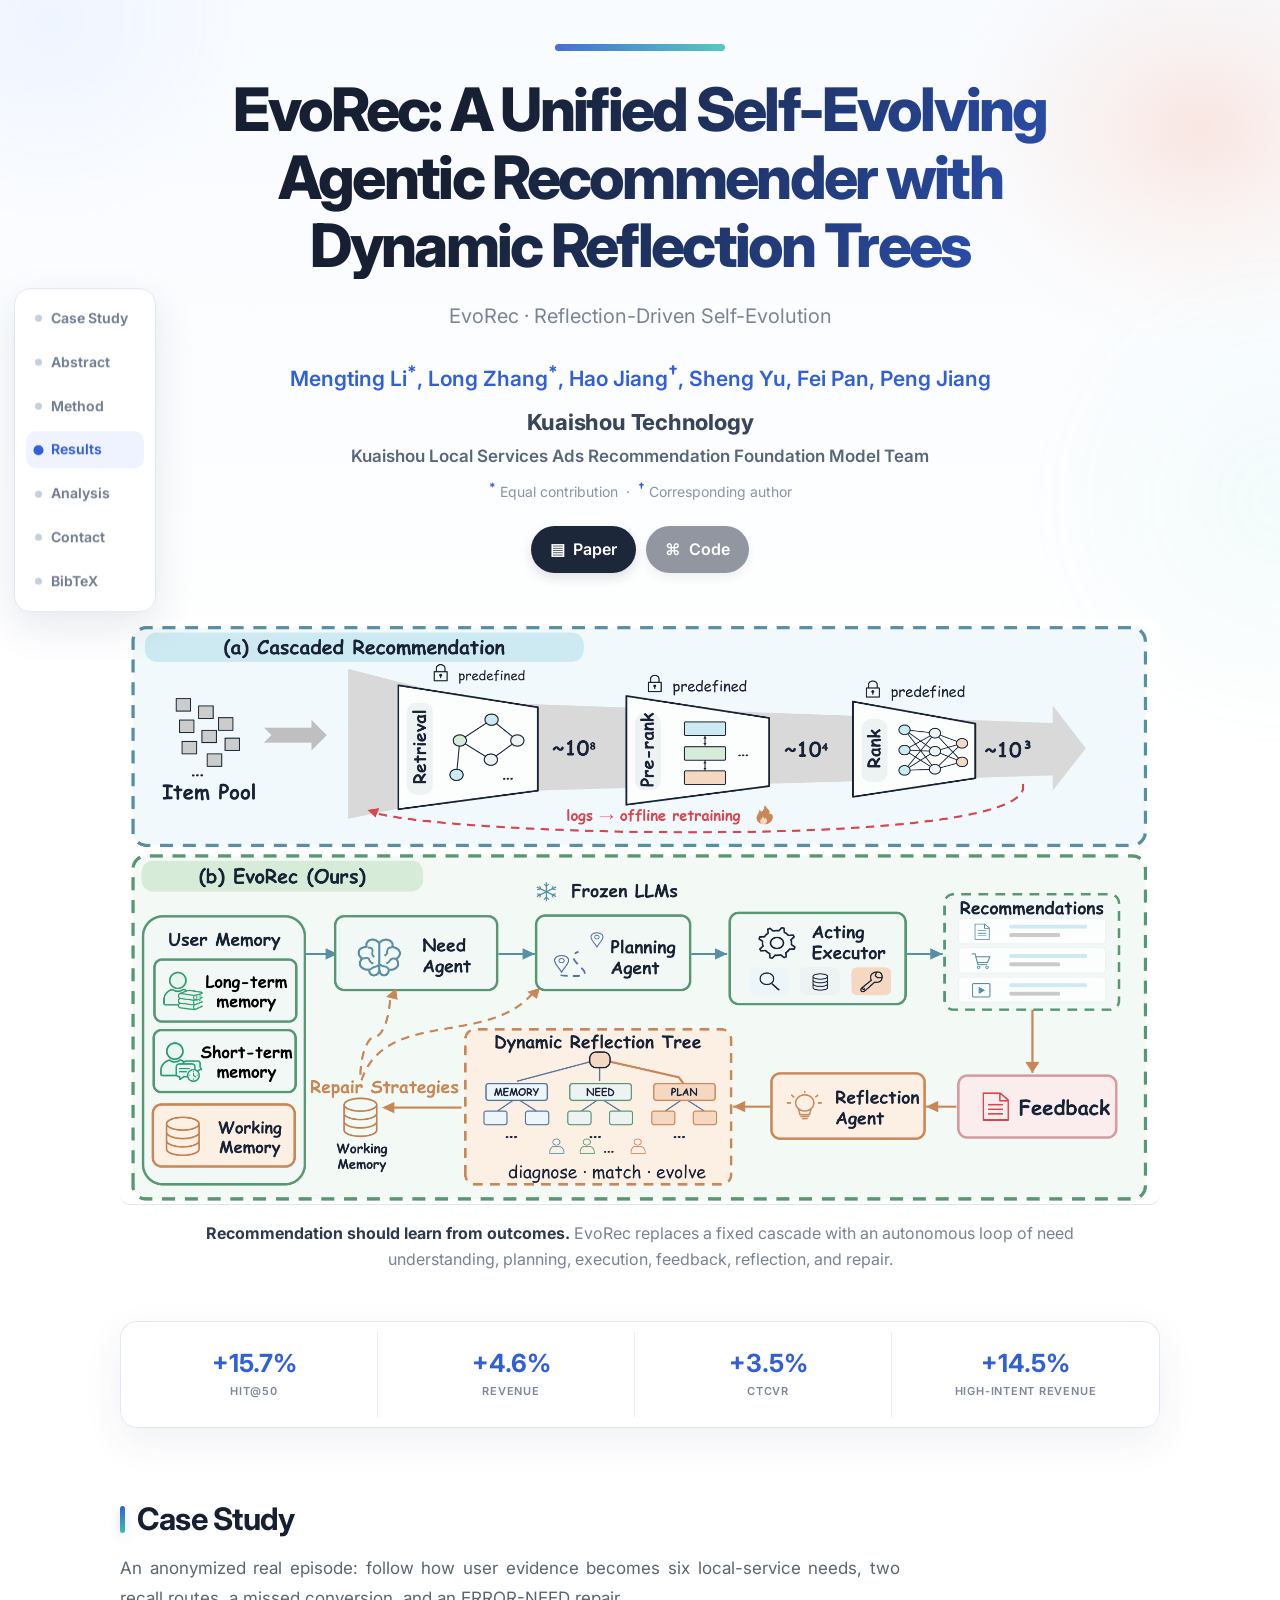
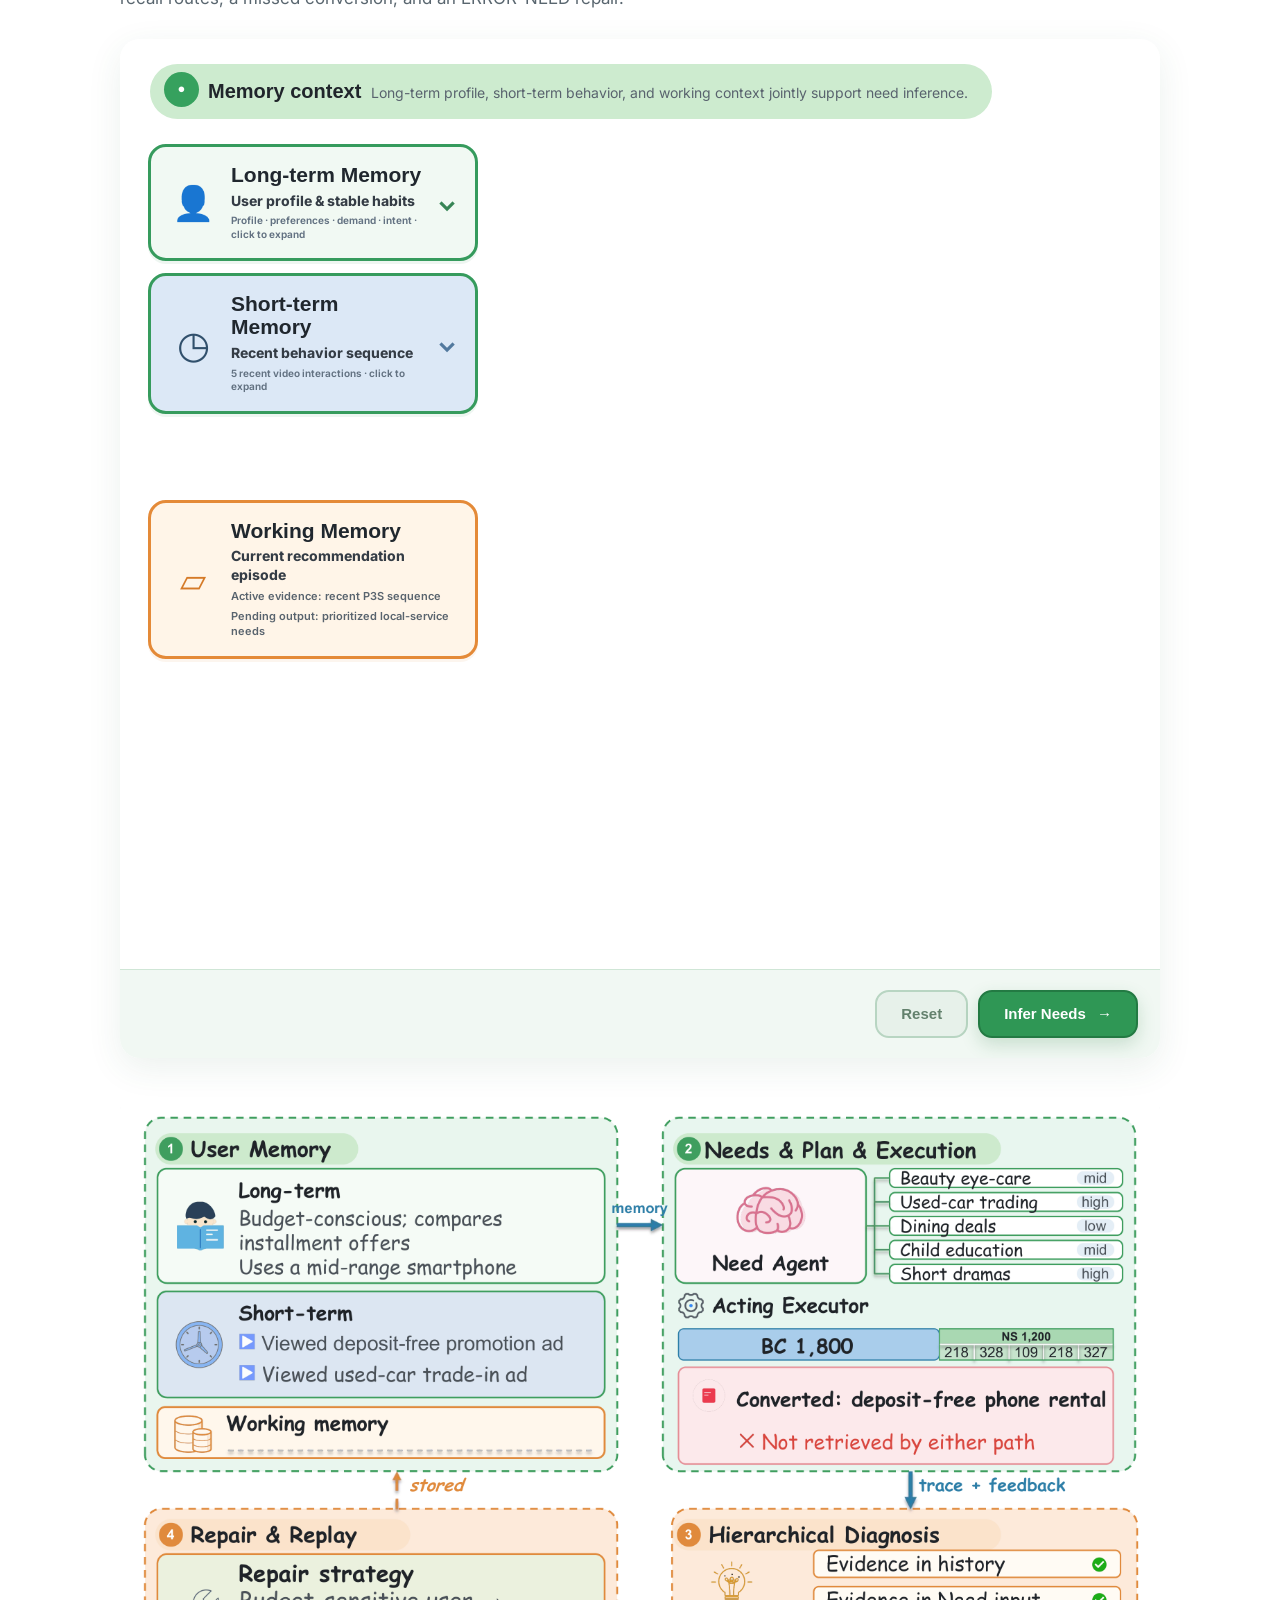
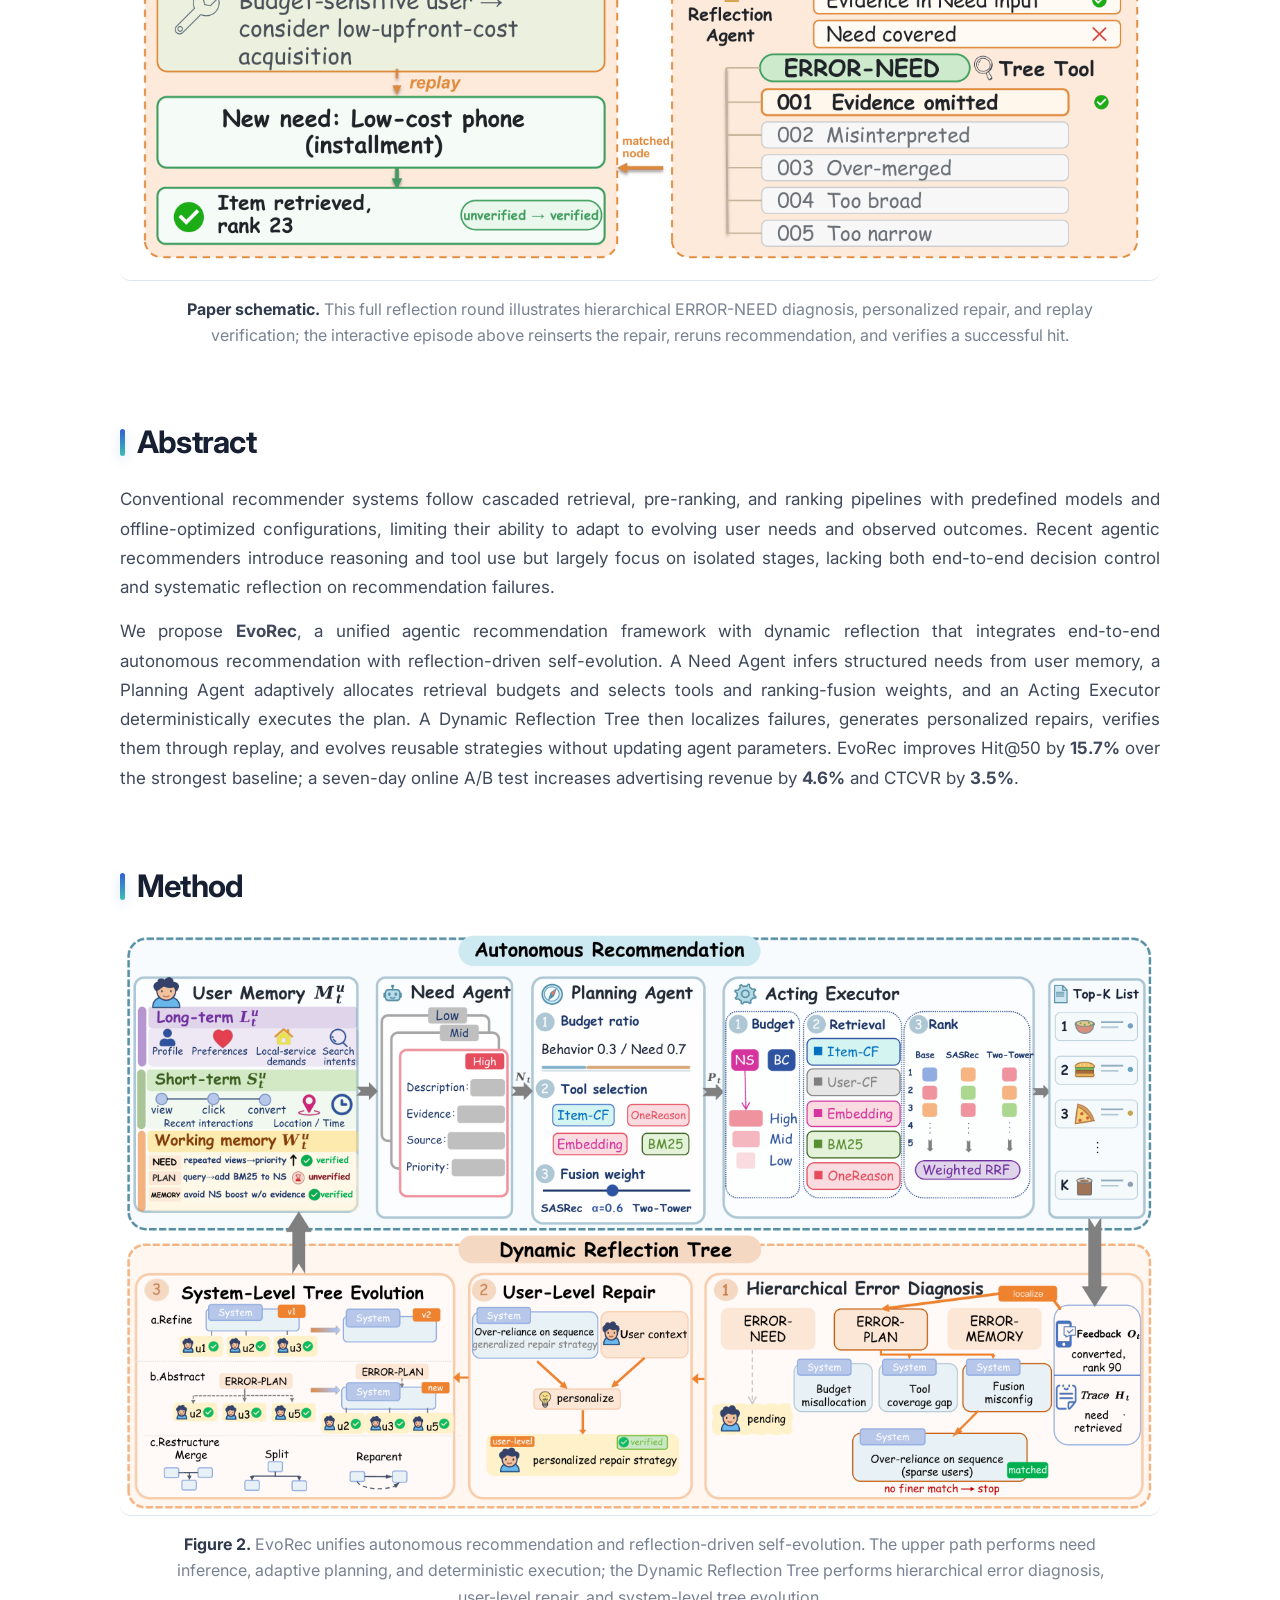
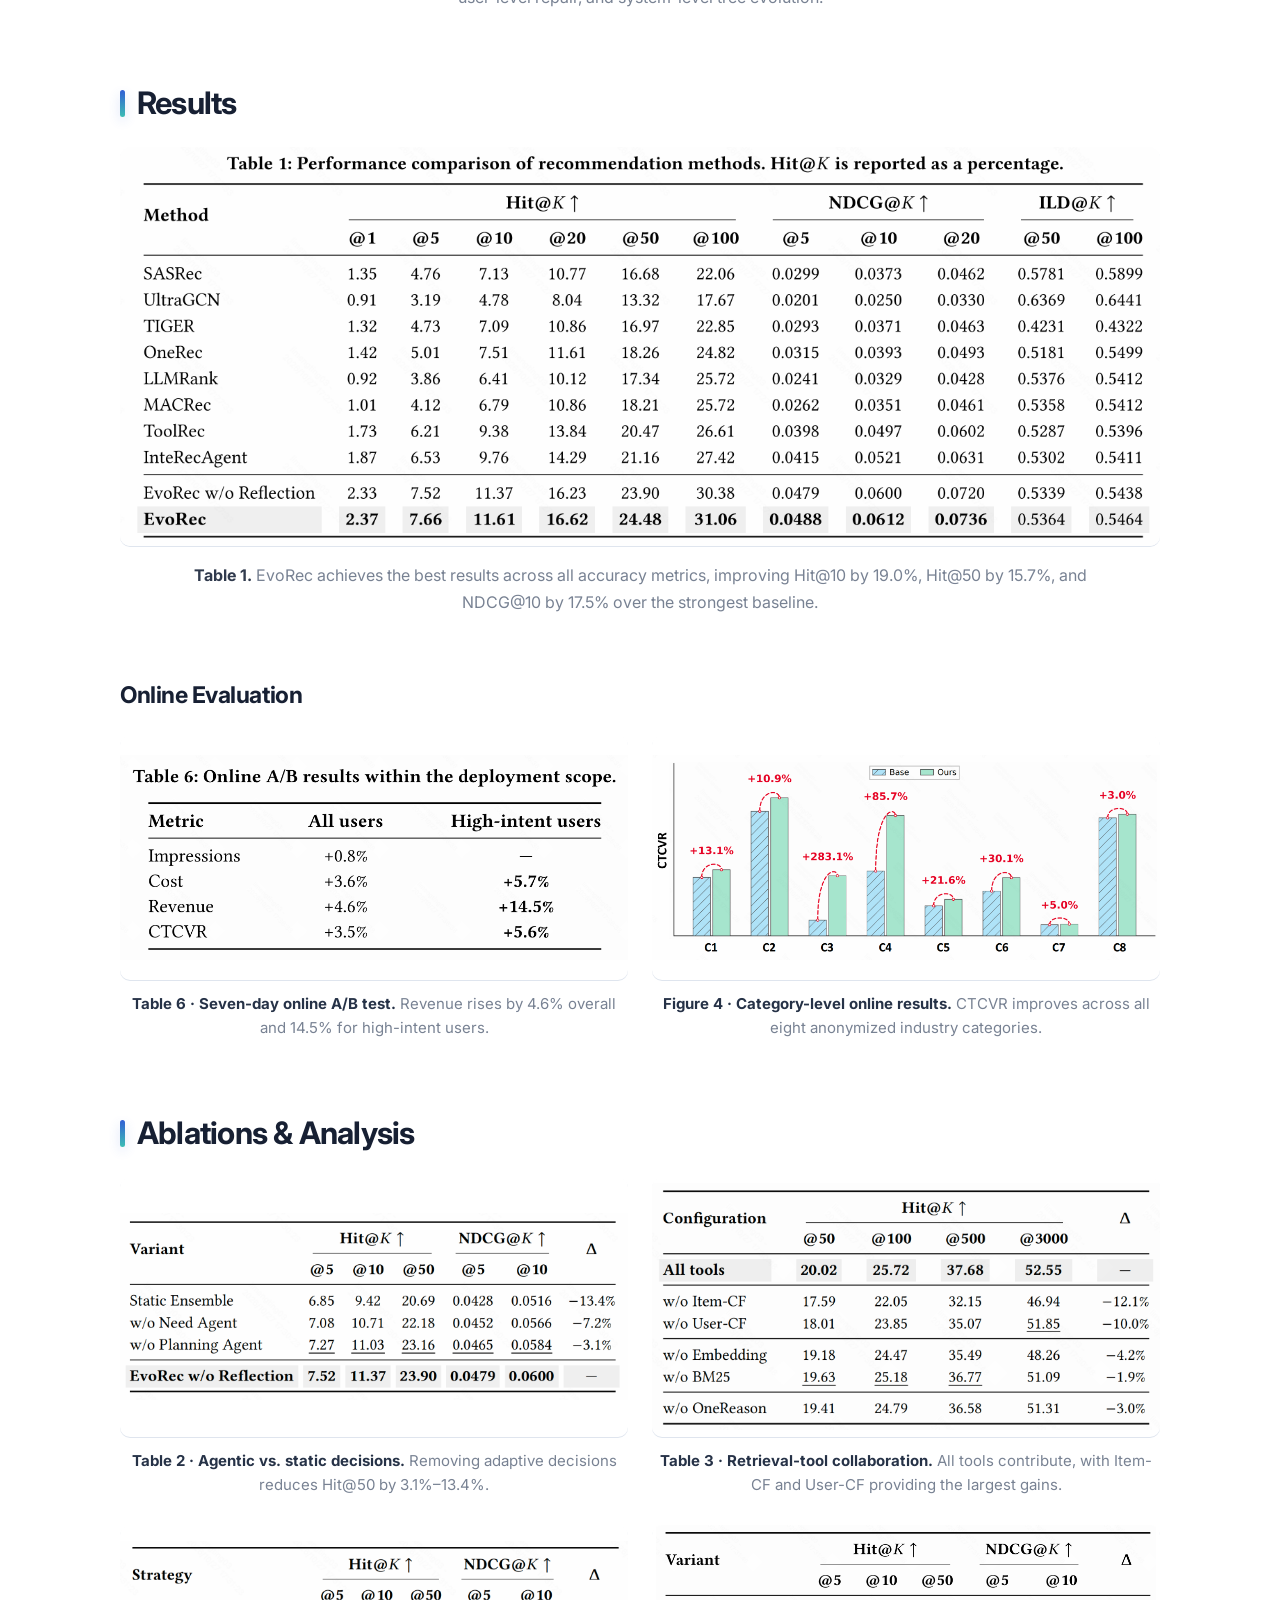
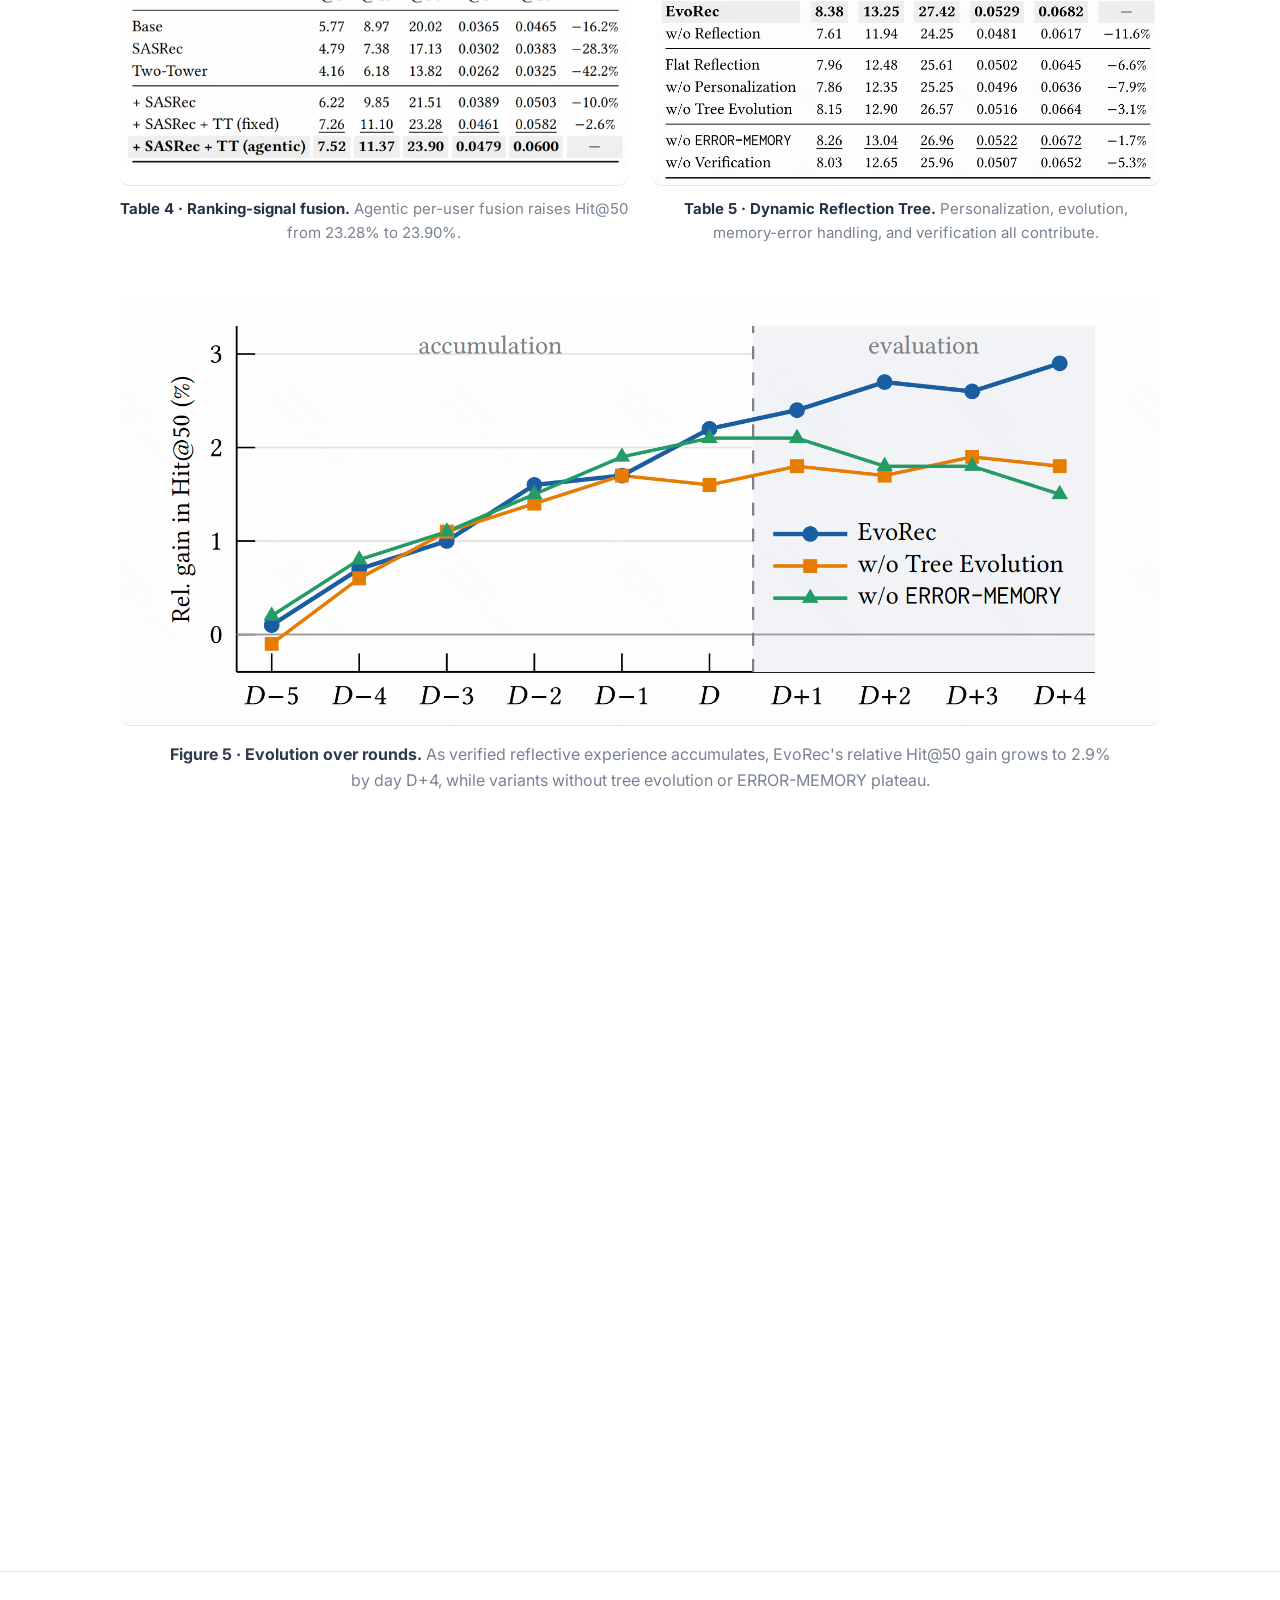
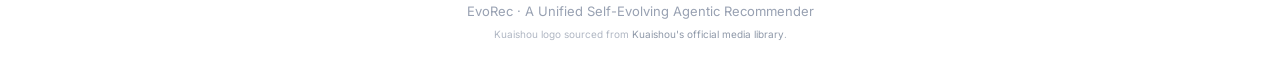
==== index.html @ 0a457feb "Refresh visible bottom tool animation" ====
<!doctype html>
<html lang="en">
<head>
  <meta charset="utf-8"><meta name="viewport" content="width=device-width, initial-scale=1">
  <meta name="description" content="EvoRec: A Unified Self-Evolving Agentic Recommender with Dynamic Reflection Trees">
  <title>EvoRec | Self-Evolving Agentic Recommendation</title>
  <link rel="preconnect" href="https://fonts.googleapis.com"><link rel="preconnect" href="https://fonts.gstatic.com" crossorigin>
  <link href="https://fonts.googleapis.com/css2?family=Inter:wght@400;500;600;700;800&display=swap" rel="stylesheet"><link rel="stylesheet" href="assets/style.css?v=20261030-bottom-pool-021">
  <style>.reasoning-canvas[data-stage="0"] .need-cluster,.reasoning-canvas[data-stage="0"] .inference-hub{opacity:0!important;visibility:hidden!important;pointer-events:none!important;transform:scale(.88)!important}.kuaishou-watermark img{opacity:.38!important;filter:saturate(1.48) contrast(1.16)!important}@media(max-width:1180px){.kuaishou-watermark img{opacity:.31!important}}@media(min-width:761px){.reasoning-canvas[data-stage="6"] .recall-routes,.reasoning-canvas[data-stage="6"] .tool-step,.reasoning-canvas[data-stage="6"] .merge-step,.reasoning-canvas[data-stage="6"] .execution-arrow{display:none!important;opacity:0!important;visibility:hidden!important}.reasoning-canvas[data-stage="6"] .execution-flow{display:block!important;left:12%!important;right:12%!important;top:220px!important;min-height:500px!important;padding:0!important;border:0!important;background:transparent!important;box-shadow:none!important}.reasoning-canvas[data-stage="6"] .rank-step{display:flex!important;width:100%!important;height:500px!important;box-sizing:border-box!important;padding:54px 48px!important;border:3px solid #e4a15b!important;border-radius:22px!important;background:#fffaf3!important;overflow:hidden!important}.reasoning-canvas[data-stage="6"] .rank-step>span{margin-bottom:34px!important;font-size:28px!important}.reasoning-canvas[data-stage="6"] .rankers{width:100%!important;grid-template-columns:repeat(3,minmax(0,1fr))!important;gap:24px!important}.reasoning-canvas[data-stage="6"] .rankers i{min-width:0!important;min-height:230px!important;padding:30px 12px!important;box-sizing:border-box!important;place-content:center!important;font-size:22px!important;overflow-wrap:anywhere!important}.reasoning-canvas[data-stage="6"] .rankers i small{font-size:15px!important}.reasoning-canvas[data-stage="12"]{height:880px!important}.reasoning-canvas[data-stage="12"] .repair-loop{display:grid!important;opacity:1!important;visibility:visible!important;transform:none!important;pointer-events:auto!important;z-index:30!important;top:220px!important}.reasoning-canvas[data-stage="12"] .result-list,.reasoning-canvas[data-stage="12"] .reflection-cluster,.reasoning-canvas[data-stage="12"] .reflection-tree,.reasoning-canvas[data-stage="12"] .execution-flow,.reasoning-canvas[data-stage="12"] .recall-routes{display:none!important}}</style>
  <style>@media(min-width:761px){.reasoning-canvas[data-stage="2"]{height:880px!important}.reasoning-canvas[data-stage="2"] .need-cluster{right:5%!important;top:112px!important;width:34%!important;max-width:390px!important;transform:none!important}.reasoning-canvas[data-stage="2"] .planner-node{display:block!important;left:calc(50% - 170px)!important;top:390px!important;width:340px!important;box-sizing:border-box!important;padding:28px 26px!important;border:3px solid #c8678f!important;border-radius:22px!important;background:#f9e8ef!important;opacity:1!important;visibility:visible!important;transform:none!important}.reasoning-canvas[data-stage="2"] .planner-node::before{content:"↓"!important;position:absolute!important;left:50%!important;top:-69px!important;transform:translateX(-50%)!important;color:#35965f!important;font:900 48px/1 Inter,Arial,sans-serif!important}.reasoning-canvas[data-stage="2"] .planner-node::after{content:"";position:absolute;left:50%;top:100%;width:68%;height:68px;transform:translateX(-50%);border-left:4px solid #66879e;border-right:4px solid #66879e;border-top:4px solid #66879e}.reasoning-canvas[data-stage="2"] .planner-node span{color:#9b456b!important;font-size:15px!important}.reasoning-canvas[data-stage="2"] .planner-node b{margin:8px 0!important;color:#843a5d!important;font-size:24px!important}.reasoning-canvas[data-stage="2"] .planner-node small{color:#8e6578!important;font-size:14px!important}.reasoning-canvas[data-stage="2"] .recall-routes{left:7%!important;right:7%!important;top:630px!important;bottom:auto!important;width:auto!important;grid-template-columns:1fr 1fr!important;gap:7%!important;opacity:1!important;transform:none!important}.reasoning-canvas[data-stage="2"] .route-card{min-height:150px!important;padding:24px 26px!important}.reasoning-canvas[data-stage="2"] .route-card>b{font-size:21px!important}}</style>
  <style>.reasoning-canvas[data-stage="5"] .recall-routes,.reasoning-canvas[data-stage="5"] .tool-step,.reasoning-canvas[data-stage="5"] .merge-step,.reasoning-canvas[data-stage="5"] .execution-arrow{display:none!important;opacity:0!important;visibility:hidden!important;pointer-events:none!important}.reasoning-canvas[data-stage="5"] .execution-flow{display:block!important;left:12%!important;right:12%!important;top:220px!important;min-height:500px!important;padding:0!important;border:0!important;background:transparent!important;box-shadow:none!important}.reasoning-canvas[data-stage="5"] .rank-step{display:flex!important;width:100%!important;height:500px!important;box-sizing:border-box!important;padding:54px 48px!important;border:3px solid #e4a15b!important;border-radius:22px!important;background:#fffaf3!important;overflow:hidden!important}.reasoning-canvas[data-stage="5"] .rank-step>span{margin-bottom:34px!important;font-size:28px!important}.reasoning-canvas[data-stage="5"] .rankers{width:100%!important;grid-template-columns:repeat(3,minmax(0,1fr))!important;gap:24px!important}.reasoning-canvas[data-stage="5"] .rankers i{min-width:0!important;min-height:230px!important;padding:30px 12px!important;box-sizing:border-box!important;place-content:center!important;font-size:22px!important;overflow-wrap:anywhere!important}</style>
  <style id="planner-replaces-need-final">
  @media(min-width:761px){
    html body .reasoning-canvas[data-stage="2"] .inference-hub{opacity:0!important;visibility:hidden!important;pointer-events:none!important}
    html body .reasoning-canvas[data-stage="2"] .planner-node{left:410px!important;right:auto!important;top:390px!important;width:140px!important;min-height:140px!important;padding:18px 14px!important;display:flex!important;flex-direction:column!important;align-items:center!important;justify-content:center!important;box-sizing:border-box!important;border-radius:22px!important;opacity:1!important;visibility:visible!important;transform:none!important}
    html body .reasoning-canvas[data-stage="2"] .planner-node::before{display:none!important;content:none!important}
    html body .reasoning-canvas[data-stage="2"] .planner-node::after{top:100%!important;height:100px!important;width:230px!important}
    html body .reasoning-canvas[data-stage="2"] .planner-node span{font-size:10px!important}
    html body .reasoning-canvas[data-stage="2"] .planner-node b{margin:7px 0!important;font-size:15px!important;line-height:1.2!important}
    html body .reasoning-canvas[data-stage="2"] .planner-node small{font-size:10px!important}
  }
  </style>
</head>
<body>
  <div class="scroll-progress" aria-hidden="true"><span id="scroll-progress-bar"></span></div>
  <div class="ambient ambient-one" aria-hidden="true"></div><div class="ambient ambient-two" aria-hidden="true"></div><div class="kuaishou-watermark" aria-hidden="true"><img src="https://static.yximgs.com/udata/pkg/frontend-explore/material-lib-www/pure-logo-1-min.png" alt=""></div>
  <nav class="section-nav" aria-label="Page sections">
    <a href="#case-study">Case Study</a><a href="#abstract">Abstract</a><a href="#method">Method</a><a href="#results">Results</a><a href="#analysis">Analysis</a><a href="#contact">Contact</a><a href="#bibtex-section">BibTeX</a>
  </nav>
  <main class="page">
    <header class="hero">
      <h1>EvoRec: A Unified Self-Evolving<br>Agentic Recommender with Dynamic Reflection Trees</h1>
      <p class="tagline">EvoRec · Reflection-Driven Self-Evolution</p>
      <p class="authors">Mengting Li<sup>*</sup>, Long Zhang<sup>*</sup>, Hao Jiang<sup>†</sup>, Sheng Yu, Fei Pan, Peng Jiang</p>
      <div class="affiliation"><b>Kuaishou Technology</b><small>Kuaishou Local Services Ads Recommendation Foundation Model Team</small></div>
      <p class="author-note"><sup>*</sup> Equal contribution &nbsp;·&nbsp; <sup>†</sup> Corresponding author</p>
      <div class="links"><a href="paper.pdf" target="_blank" rel="noreferrer"><span>▤</span> Paper</a><span class="disabled"><span>⌘</span> Code</span></div>
    </header>

    <figure class="figure hero-figure"><a href="assets/overview-hires.png" target="_blank" rel="noreferrer" aria-label="Open Figure 1 at full resolution"><img src="assets/overview-hires.png" alt="Comparison of conventional cascaded recommendation and EvoRec"></a><figcaption><b>Recommendation should learn from outcomes.</b> EvoRec replaces a fixed cascade with an autonomous loop of need understanding, planning, execution, feedback, reflection, and repair.</figcaption></figure>

    <div class="key-metrics" aria-label="Key findings"><article><b>+15.7%</b><span>Hit@50</span></article><article><b>+4.6%</b><span>Revenue</span></article><article><b>+3.5%</b><span>CTCVR</span></article><article><b>+14.5%</b><span>High-intent revenue</span></article></div>

    <section id="case-study">
      <h2>Case Study</h2>
      <p class="case-intro">An anonymized real episode: follow how user evidence becomes six local-service needs, two recall routes, a missed conversion, and an ERROR-NEED repair.</p>
      <div class="case-flow" id="case-flow">
        <div class="reasoning-canvas" id="reasoning-canvas" data-stage="0" aria-live="polite">
          <svg class="reasoning-lines" viewBox="0 0 1000 900" preserveAspectRatio="none" aria-hidden="true">
            <defs><marker id="case-arrow" viewBox="0 0 10 10" refX="9" refY="5" markerWidth="6" markerHeight="6" orient="auto-start-reverse"><path d="M 0 0 L 10 5 L 0 10 z"></path></marker></defs>
            <g class="need-paths"><path class="memory-input long-input" d="M369 170 C395 170 397 445 423 445"/><path class="memory-input short-input" d="M369 388 C395 388 397 445 423 445"/><path class="memory-input working-input" d="M369 616 C395 616 397 445 423 445"/><path class="agent-output" d="M570 410 C620 410 640 166 672 166"/><path class="agent-output" d="M570 410 C625 410 645 226 672 226"/><path class="agent-output" d="M570 410 C630 410 650 286 672 286"/><path class="agent-output" d="M570 410 C635 410 655 346 672 346"/><path class="agent-output" d="M570 410 C635 410 655 406 672 406"/><path class="agent-output" d="M570 410 C630 410 650 466 672 466"/></g>
            <g class="route-paths"><path class="behavior-route" d="M195 410 C315 450 400 420 490 390"/><path class="need-route" d="M760 280 C680 300 610 330 540 390"/></g>
            <g class="need-budget-paths"><path/><path/><path/><path/><path/><path/></g>
            <g class="result-paths"><path d="M620 375 C710 360 730 300 795 285"/><path d="M620 445 C710 440 730 390 795 365"/></g>
            <g class="reflect-paths"><path d="M850 400 C770 515 590 520 505 470"/></g>
          </svg>
          <div class="memory-stack-v2">
            <details class="memory-card-v2 lt-memory-v2" id="long-term-memory"><summary class="long-term-toggle-v2"><span class="memory-icon-v2">👤</span><span class="memory-copy-v2"><span class="memory-type-v2">Long-term Memory</span><b>User profile &amp; stable habits</b><small>Profile · preferences · demand · intent · click to expand</small></span><i>⌄</i></summary><div class="long-term-detail-v2" id="long-term-detail"><div class="profile-fields-v2"><article><small>user_profile</small><p>31–40-year-old working mother in corporate finance, living in Jianshui, Yunnan; quality-oriented and balances family, career, and aspirational consumption.</p></article><article><small>interest_preference</small><p>Strong: short dramas, cars, and finance · Medium: child education · Weak: entertainment; prefers comeback and family-ethics stories.</p></article><article><small>consumption_behavior</small><p>Value-conscious family shopper with paid short-drama habits, skincare brand loyalty, and content-driven or impulsive purchases.</p></article><article><small>local_life_demand</small><p>Medical care · financial services · auto sales/service · local dining · beauty and nail care.</p></article><article><small>user_query_intent</small><p><b>Throat diseases</b> · score 3</p></article></div></div></details>
            <section class="memory-card-v2 st-memory-v2" id="short-term-memory"><button class="short-term-toggle-v2" id="short-term-toggle" type="button" aria-expanded="false"><span class="memory-icon-v2">◷</span><span class="memory-copy-v2"><span class="memory-type-v2">Short-term Memory</span><b>Recent behavior sequence</b><small>5 recent video interactions · click to expand</small></span><i>⌄</i></button><div class="behavior-sequence-v2" id="behavior-sequence"><div class="behavior-row-v2"><span>09-14 22:07 · P3S · SID …9248</span><b>Debt relief through rapid-marriage service</b></div><div class="behavior-row-v2"><span>09-14 10:27 · P3S · SID …1578</span><b>Guidance for resolving a frozen bank card</b></div><div class="behavior-row-v2"><span>09-13 15:28 · P3S · SID …2555</span><b>Used-car trade-in and subsidy information</b></div><div class="behavior-row-v2"><span>09-13 13:40 · P3S · SID …4203</span><b>Professional marriage-law consultation</b></div><div class="behavior-row-v2"><span>09-13 00:16 · P3S · SID …3728</span><b>Eye-care and cosmetic treatment process</b></div></div></section>
            <section class="memory-card-v2 wm-memory-v2"><div class="memory-icon-v2">▱</div><div class="memory-copy-v2"><div class="memory-type-v2">Working Memory</div><b>Current recommendation episode</b><p>Active evidence: recent P3S sequence</p><p>Pending output: prioritized local-service needs</p></div></section>
          </div>
          <div class="inference-hub"><span class="hub-pulse"></span><small>Agent</small><b>Need<br>Inference</b></div>
          <div class="need-cluster">
            <div class="graph-label">Inferred needs</div>
            <div class="need-node n1 priority-high" title="High: explicit search and ad click show direct intent"><span>High</span><b>ENT clinic</b><small>Explicit search + click</small><em class="need-budget">257</em></div>
            <div class="need-node n2 priority-medium" title="Medium: one direct recent eye-care interaction"><span>Med</span><b>Beauty eye-care</b><small>Single direct signal</small><em class="need-budget">172</em></div>
            <div class="need-node n3 priority-medium" title="Medium: one direct recent used-car interaction"><span>Med</span><b>Used-car trading</b><small>Single direct signal</small><em class="need-budget">171</em></div>
            <div class="need-node n4 priority-high" title="High: repeated marriage-related behavior plus legal-service interaction"><span>High</span><b>Marriage legal service</b><small>Repeated evidence</small><em class="need-budget">257</em></div>
            <div class="need-node n5 priority-high" title="High: repeated debt and frozen-card interactions show persistent financial pressure"><span>High</span><b>Financial lending</b><small>Repeated evidence</small><em class="need-budget">257</em></div>
            <div class="need-node n6 priority-low" title="Low: inferred mainly from long-term interest without a direct recent interaction"><span>Low</span><b>Short-drama content</b><small>Long-term interest only</small><em class="need-budget">86</em></div>
          </div>
          <div class="recall-routes">
            <div class="route-card bc-route"><span>Route 01</span><b>Behavior Continuation</b><small>Continue demonstrated interests</small><div class="route-tools"><i>Success</i><i>1,800 returned</i></div><em>Budget · 1,800</em></div>
            <div class="route-card ns-route"><span>Route 02</span><b>Need Satisfaction</b><small>Priority-weighted allocation · 3 : 2 : 1</small><div class="route-tools"><i>Success</i><i>1,200 returned</i></div><em>Budget · 1,200</em></div>
          </div>
          <div class="planner-node"><span>Planning Agent</span><b>Allocate · Select · Fuse</b><small>BC 60% · NS 40%</small></div>
          <div class="execution-flow" aria-label="Tool allocation, candidate merge, and ranking"><div class="execution-step tool-step"><span>Retrieval tool pool</span><div class="pool-slots" aria-hidden="true"><i></i><i></i><i></i><i></i><i></i></div><div class="assignment-paths" aria-hidden="true"><i></i><i></i><i></i></div><div class="tool-pool"><i class="tool-item-cf">Item-CF</i><i class="tool-user-cf">User-CF</i><i class="tool-embedding">Embedding</i><i class="tool-bm25">BM25</i><i class="tool-one-reason">OneReason</i></div></div><div class="execution-arrow">→</div><div class="execution-step merge-step"><span>Candidate merge</span><b>Snake-order interleaving</b><small>3,000 recalled · deduplicate lists</small></div><div class="execution-arrow">→</div><div class="execution-step rank-step"><span>Rank</span><div class="rankers"><i>Base <small>fixed</small></i><i>SASRec <small>α</small></i><i>Two-Tower <small>1−α</small></i></div></div></div>
          <section class="retrieval-story" aria-label="Recalled candidates are fused and ranked">
            <div class="candidate-stream stream-bc"><header><span>BC</span><b>1,800 recalled</b></header><div class="candidate-tiles" aria-hidden="true"><i></i><i></i><i></i><i></i><i></i><i></i><i></i><i></i><i></i><i></i><i></i><i></i><i></i><i></i><i></i><i></i><i></i><i></i><i></i><i></i><i></i><i></i><i></i><i></i></div></div>
            <div class="candidate-stream stream-ns"><header><span>NS</span><b>1,200 recalled</b></header><div class="candidate-tiles" aria-hidden="true"><i></i><i></i><i></i><i></i><i></i><i></i><i></i><i></i><i></i><i></i><i></i><i></i><i></i><i></i><i></i><i></i><i></i><i></i></div></div>
            <div class="pipeline-chevron merge-chevron">→</div>
            <div class="fusion-stage"><span>Merge &amp; deduplicate</span><b>3,000 candidates</b><div class="merged-tiles" aria-hidden="true"><i></i><i></i><i></i><i></i><i></i><i></i><i></i><i></i><i></i><i></i><i></i><i></i><i></i><i></i><i></i><i></i><i></i><i></i><i></i><i></i></div><small>Snake-order fusion</small></div>
            <div class="pipeline-chevron rank-chevron">→</div>
            <div class="ranking-stage"><span>Rank</span><div><i>Base<small>fixed</small></i><i>SASRec<small>α</small></i><i>Two-Tower<small>1−α</small></i></div><b>Top recommendations</b></div>
          </section>
          <div class="result-list"><div class="graph-label">Recommendation outcome</div><ol><li><span>BC</span><b>1,800 candidates</b><em>Success</em></li><li><span>NS</span><b>1,200 candidates</b><em>Success</em></li><li><span>Σ</span><b>3,000 returned</b><em>Ranked</em></li><li class="ellipsis">···</li><li class="target"><span class="target-rank">×</span><b>Deposit-free phone rental</b><em class="not-recalled">Missed by both routes</em><em class="replayed">Successfully recalled · Rank 23</em></li></ol></div>
          <div class="reflection-tree" aria-label="Dynamic Reflection Tree matching process"><div class="tree-title"><span>Dynamic Reflection Tree</span><b>Match the observed failure to a reusable error pattern</b></div><div class="tree-root"><small>Observed feedback</small><b>Converted item is absent from the ranked list</b></div><div class="tree-link tree-link-one">↓</div><div class="tree-level tree-categories"><i>ERROR-MEMORY</i><i class="tree-hit">ERROR-NEED</i><i>ERROR-PLAN</i><i>ERROR-EXEC</i></div><div class="tree-link tree-link-two">↓</div><div class="tree-level tree-leaves"><i>Evidence missing</i><i class="tree-hit"><small>ERROR-NEED-001</small>Evidence present but need omitted</i><i>Priority mismatch</i></div><div class="tree-match"><span>Matched strategy</span><b>Cross-check latent acquisition needs before retrieval planning</b></div></div>
          <div class="reflection-cluster"><span>ERROR-NEED-001</span><b>Evidence present but omitted</b><strong>Missing need: low-threshold phone rental</strong><small>Repair: jointly model cash-flow pressure, price sensitivity, and durable-goods acquisition.</small><em class="repair-pending">Repair inserted into Need Agent and Plan · ready to replay</em><em class="repair-verified">Replay verified · repaired recommendation succeeds</em></div>
          <div class="repair-loop" aria-label="Reflection repair enters working memory and produces the correct result"><div class="repair-loop-node reflection-node"><span>1</span><small>Reflection Node</small><b>ERROR-NEED-001</b><p>Recover the omitted phone-rental need</p></div><div class="repair-loop-arrow">→</div><div class="repair-loop-node working-node"><span>2</span><small>Working Memory</small><b>Write repair evidence</b><p>Cash-flow pressure · price sensitivity</p></div><div class="repair-loop-arrow">→</div><div class="repair-loop-node inference-node"><span>3</span><small>Need Agent</small><b>Reason again</b><p>Infer low-threshold phone rental</p></div><div class="repair-loop-arrow">→</div><div class="repair-loop-node execute-node"><span>4</span><small>Re-run</small><b>Retrieve &amp; Rank</b><p>Execute the repaired plan</p></div><div class="repair-loop-arrow">→</div><div class="repair-loop-node success-node"><span>✓</span><small>Correct Result</small><b>Successfully recalled</b><p>Phone rental · Rank 23</p></div></div>
          <div class="stage-caption" id="case-stage-caption"><b>Memory context</b><span>Long-term profile, short-term behavior, and working context jointly support need inference.</span></div>
        </div>
        <div class="graph-controls">
          <button class="graph-reset" id="case-reset" type="button" disabled>Reset</button>
          <button class="graph-action" id="case-action" type="button">Infer Needs <span>→</span></button>
        </div>
      </div>
      <figure class="figure case-overview"><a href="assets/casestudy.pdf" target="_blank" rel="noreferrer" aria-label="Open the updated case-study schematic as the original vector PDF"><img src="assets/casestudy-hires.png" alt="Updated EvoRec case study from a missed need through hierarchical diagnosis to repair and replay"></a><figcaption><b>Paper schematic.</b> This full reflection round illustrates hierarchical ERROR-NEED diagnosis, personalized repair, and replay verification; the interactive episode above reinserts the repair, reruns recommendation, and verifies a successful hit.</figcaption></figure>
    </section>


    <section id="abstract"><h2>Abstract</h2><p>Conventional recommender systems follow cascaded retrieval, pre-ranking, and ranking pipelines with predefined models and offline-optimized configurations, limiting their ability to adapt to evolving user needs and observed outcomes. Recent agentic recommenders introduce reasoning and tool use but largely focus on isolated stages, lacking both end-to-end decision control and systematic reflection on recommendation failures.</p><p>We propose <b>EvoRec</b>, a unified agentic recommendation framework with dynamic reflection that integrates end-to-end autonomous recommendation with reflection-driven self-evolution. A Need Agent infers structured needs from user memory, a Planning Agent adaptively allocates retrieval budgets and selects tools and ranking-fusion weights, and an Acting Executor deterministically executes the plan. A Dynamic Reflection Tree then localizes failures, generates personalized repairs, verifies them through replay, and evolves reusable strategies without updating agent parameters. EvoRec improves Hit@50 by <b>15.7%</b> over the strongest baseline; a seven-day online A/B test increases advertising revenue by <b>4.6%</b> and CTCVR by <b>3.5%</b>.</p></section>

    <section id="method"><h2>Method</h2><figure class="figure"><a href="assets/evorec-architecture.pdf" target="_blank" rel="noreferrer" aria-label="Open Figure 2 as the original vector PDF"><img src="assets/overview-v2.png" alt="Updated EvoRec architecture with autonomous recommendation and a Dynamic Reflection Tree"></a><figcaption><b>Figure 2.</b> EvoRec unifies autonomous recommendation and reflection-driven self-evolution. The upper path performs need inference, adaptive planning, and deterministic execution; the Dynamic Reflection Tree performs hierarchical error diagnosis, user-level repair, and system-level tree evolution.</figcaption></figure></section>

    <section id="results">
      <h2>Results</h2>
      <figure class="figure"><a href="assets/main-table.png" target="_blank" rel="noreferrer" aria-label="Open Table 1 at full resolution"><img src="assets/main-table.png" alt="Performance comparison of recommendation methods"></a><figcaption><b>Table 1.</b> EvoRec achieves the best results across all accuracy metrics, improving Hit@10 by 19.0%, Hit@50 by 15.7%, and NDCG@10 by 17.5% over the strongest baseline.</figcaption></figure>
      <h3 class="subheading">Online Evaluation</h3>
      <div class="online-grid">
        <figure class="figure"><a href="assets/online-ab-table.png" target="_blank" rel="noreferrer" aria-label="Open online A/B results at full resolution"><img src="assets/online-ab-table.png" alt="Online A/B results within the deployment scope"></a><figcaption><b>Table 6 · Seven-day online A/B test.</b> Revenue rises by 4.6% overall and 14.5% for high-intent users.</figcaption></figure>
        <figure class="figure"><a href="assets/online-categories.png" target="_blank" rel="noreferrer" aria-label="Open category-level online results at full resolution"><img src="assets/online-categories.png" alt="Online CTCVR comparison across eight industry categories"></a><figcaption><b>Figure 4 · Category-level online results.</b> CTCVR improves across all eight anonymized industry categories.</figcaption></figure>
      </div>
    </section>

    <section id="analysis">
      <h2>Ablations &amp; Analysis</h2>
      <div class="ablation-grid">
        <figure class="figure"><a href="assets/ablation-agentic.png" target="_blank" rel="noreferrer" aria-label="Open agentic decision ablation at full resolution"><img src="assets/ablation-agentic.png" alt="Ablation comparing agentic decisions with static variants"></a><figcaption><b>Table 2 · Agentic vs. static decisions.</b> Removing adaptive decisions reduces Hit@50 by 3.1%–13.4%.</figcaption></figure>
        <figure class="figure"><a href="assets/ablation-tools.png" target="_blank" rel="noreferrer" aria-label="Open retrieval-tool ablation at full resolution"><img src="assets/ablation-tools.png" alt="Retrieval-tool ablation results"></a><figcaption><b>Table 3 · Retrieval-tool collaboration.</b> All tools contribute, with Item-CF and User-CF providing the largest gains.</figcaption></figure>
        <figure class="figure"><a href="assets/ablation-ranking.png" target="_blank" rel="noreferrer" aria-label="Open ranking fusion ablation at full resolution"><img src="assets/ablation-ranking.png" alt="Ablation of ranking-signal fusion strategies"></a><figcaption><b>Table 4 · Ranking-signal fusion.</b> Agentic per-user fusion raises Hit@50 from 23.28% to 23.90%.</figcaption></figure>
        <figure class="figure"><a href="assets/ablation-reflection.png" target="_blank" rel="noreferrer" aria-label="Open Dynamic Reflection Tree ablation at full resolution"><img src="assets/ablation-reflection.png" alt="Ablation of Dynamic Reflection Tree components"></a><figcaption><b>Table 5 · Dynamic Reflection Tree.</b> Personalization, evolution, memory-error handling, and verification all contribute.</figcaption></figure>
      </div>
      <figure class="figure"><a href="assets/analysis-rounds.png" target="_blank" rel="noreferrer" aria-label="Open evolution-over-rounds analysis at full resolution"><img src="assets/analysis-rounds.png" alt="Relative Hit@50 gain over accumulation and evaluation rounds"></a><figcaption><b>Figure 5 · Evolution over rounds.</b> As verified reflective experience accumulates, EvoRec's relative Hit@50 gain grows to 2.9% by day D+4, while variants without tree evolution or ERROR-MEMORY plateau.</figcaption></figure>
    </section>

    <section id="contact"><h2>Contact</h2><div class="contact-note"><div class="contact-intro"><span>Contact</span><p>Please contact us.</p><small>Kuaishou Local Services Ads Recommendation Foundation Model Team</small></div><div class="contact-list"><div><small>First author</small><b>Mengting Li</b><span>mengtingli000@gmail.com</span></div><div><small>Team leader</small><b>Hao Jiang</b><span>jianghao11@kuaishou.com</span></div></div></div></section>

    <section id="bibtex-section"><h2>BibTeX</h2><div class="bibtex"><button id="copy" type="button">Copy</button><pre id="bibtex">@misc{li2027evorec,
  title     = {EvoRec: A Unified Self-Evolving Agentic Recommender with Dynamic Reflection Trees},
  author    = {Li, Mengting and Zhang, Long and Jiang, Hao and Yu, Sheng and Pan, Fei and Jiang, Peng},
  year      = {2027}
}</pre></div></section>
  </main>
  <footer>EvoRec · A Unified Self-Evolving Agentic Recommender<br><small>Kuaishou logo sourced from <a href="https://www.kuaishou.com/official/material-lib" target="_blank" rel="noreferrer">Kuaishou's official media library</a>.</small></footer><button class="back-to-top" id="back-to-top" type="button" aria-label="Back to top">↑</button>
  <div class="lightbox" id="lightbox" role="dialog" aria-modal="true" aria-label="Full-resolution figure" hidden><button class="lightbox-close" id="lightbox-close" type="button" aria-label="Close image viewer">×</button><div class="lightbox-stage"><img id="lightbox-image" alt=""><p id="lightbox-caption"></p></div></div>
  <script src="assets/site.js?v=20261030-rank-removed-019"></script>
</body></html>
---- assets/style.css ----
:root{--ink:#172033;--muted:#667085;--blue:#315fd5;--line:#e5e9f1;--soft:#f6f8fb}*{box-sizing:border-box}html{scroll-behavior:smooth}body{margin:0;background:#fff;color:var(--ink);font-family:Inter,Arial,sans-serif;line-height:1.72}.page{width:min(1040px,calc(100% - 40px));margin:0 auto}.hero{text-align:center;padding:76px 0 46px}.hero h1{max-width:960px;margin:0 auto;font-size:clamp(35px,5vw,60px);line-height:1.13;letter-spacing:-.045em;font-weight:800}.tagline{margin:20px 0 24px;color:#7a8495;font-size:20px}.authors{margin:0;color:var(--blue);font-size:18px}.links{display:flex;justify-content:center;gap:10px}.links a,.links .disabled{display:inline-flex;align-items:center;gap:8px;padding:10px 19px;border-radius:999px;background:#1d273a;color:#fff;text-decoration:none;font-weight:600;box-shadow:0 5px 12px #18213721}.links .disabled{opacity:.48;cursor:not-allowed}.figure{margin:0 0 58px}.figure a{display:block}.figure img{display:block;width:100%;height:auto;border-radius:8px}.hero-figure{margin-bottom:72px}.figure figcaption{max-width:940px;margin:16px auto 0;text-align:center;color:#788293;font-size:15px;line-height:1.6}.figure figcaption b{color:#303a4d}section{margin:0 0 74px}h2{font-size:31px;line-height:1.25;margin:0 0 24px;letter-spacing:-.025em}section>p{font-size:17px;color:#3f495b;text-align:justify;margin:0 0 15px}.bibtex{position:relative;background:var(--soft);border:1px solid var(--line);border-radius:8px;padding:24px}.bibtex pre{margin:0;padding-right:80px;white-space:pre-wrap;font:14px/1.65 ui-monospace,SFMono-Regular,Menlo,monospace;color:#344054}.bibtex button{position:absolute;top:16px;right:16px;border:0;border-radius:6px;background:#e8edf5;color:#445066;padding:7px 12px;font-weight:600;cursor:pointer}footer{border-top:1px solid var(--line);text-align:center;color:#98a1b2;font-size:13px;padding:28px 20px 38px}@media(max-width:700px){.page{width:min(100% - 24px,1040px)}.hero{padding:48px 0 34px}.hero h1{font-size:34px}.tagline{font-size:17px}.figure{margin-bottom:44px}.hero-figure{margin-bottom:56px}section{margin-bottom:58px}h2{font-size:27px}section>p{font-size:16px;text-align:left}.bibtex pre{padding-top:34px;padding-right:0;font-size:11px}}
.subheading{font-size:23px;line-height:1.3;margin:66px 0 24px;letter-spacing:-.02em}
.ablation-grid{display:grid;grid-template-columns:repeat(2,minmax(0,1fr));gap:28px 24px;margin-bottom:54px}.ablation-grid .figure{margin:0}.ablation-grid .figure img{width:100%;height:260px;object-fit:contain}.ablation-grid .figure figcaption{font-size:13px;margin-top:12px}@media(max-width:700px){.ablation-grid{grid-template-columns:1fr;gap:38px}.ablation-grid .figure img{height:auto}}
.online-grid{display:grid;grid-template-columns:repeat(2,minmax(0,1fr));gap:24px;margin-bottom:58px}.online-grid .figure{margin:0}.online-grid .figure>a{height:245px;display:flex;align-items:center}.online-grid .figure img{width:100%;height:100%;object-fit:contain}.online-grid .figure figcaption{font-size:13px;margin-top:12px}@media(max-width:700px){.online-grid{grid-template-columns:1fr;gap:38px}.online-grid .figure>a{height:auto}.online-grid .figure img{height:auto}}
.affiliation{margin:7px 0 0;color:#39455a;font-size:16px;font-weight:600}.author-note{margin:3px 0 22px;color:#8a94a5;font-size:12px}.authors sup,.author-note sup{color:var(--blue);font-weight:700}.figure figcaption{font-size:16px;line-height:1.65}.online-grid .figure figcaption,.ablation-grid .figure figcaption{font-size:15px;line-height:1.6}.online-grid .figure figcaption b,.ablation-grid .figure figcaption b{font-weight:700;color:#263247}@media(max-width:700px){.figure figcaption,.online-grid .figure figcaption,.ablation-grid .figure figcaption{font-size:14px}.affiliation{font-size:15px}}
.affiliation{display:grid;justify-items:center;gap:2px;line-height:1.35}.affiliation b{color:#39455a;font-size:16px}.affiliation small{color:#7e899a;font-size:11px;font-weight:500;letter-spacing:.01em}footer small{font-size:10px;color:#b0b7c3}footer small a{color:#8f99a9;text-decoration:none}footer small a:hover{text-decoration:underline}@media(max-width:700px){.affiliation b{font-size:14px}.affiliation small{max-width:310px;font-size:9px}}

/* Motion and visual polish */
body{position:relative;overflow-x:hidden;background:linear-gradient(180deg,#f8fbff 0,#fff 720px)}
.page,footer{position:relative;z-index:1}
.scroll-progress{position:fixed;z-index:20;top:0;left:0;width:100%;height:3px;background:#dfe7f500;pointer-events:none}
.scroll-progress span{display:block;width:100%;height:100%;transform:scaleX(0);transform-origin:left;background:linear-gradient(90deg,var(--blue),#39bdb4);box-shadow:0 0 12px #315fd599;transition:transform .08s linear}
.ambient{position:fixed;z-index:0;border-radius:50%;filter:blur(8px);pointer-events:none;opacity:.24;will-change:transform}
.ambient-one{width:420px;height:420px;top:-190px;left:-160px;background:radial-gradient(circle,#90adff55 0,#90adff00 70%);animation:drift-one 16s ease-in-out infinite alternate}
.ambient-two{width:520px;height:520px;top:240px;right:-260px;background:radial-gradient(circle,#71d6cb4d 0,#71d6cb00 70%);animation:drift-two 19s ease-in-out infinite alternate}
.kuaishou-watermark{position:absolute;z-index:0;top:0;left:0;width:100%;height:560px;overflow:hidden;pointer-events:none}.kuaishou-watermark::before{content:"";position:absolute;inset:0;background:radial-gradient(ellipse 340px 285px at calc(100% - 80px) 130px,#ff6b3d26 0,#ff8a5713 34%,#ff8a5705 62%,transparent 78%)}.kuaishou-watermark img{position:absolute;top:92px;right:max(18px,calc((100vw - 1040px)/2 - 150px));left:auto;width:130px;height:auto;opacity:.38;filter:saturate(1.48) contrast(1.16);transform:none;image-rendering:auto}
@keyframes drift-one{to{transform:translate(80px,90px) scale(1.14)}}
@keyframes drift-two{to{transform:translate(-90px,140px) scale(.92)}}
.hero{position:relative}
.hero::before{content:"";position:absolute;left:50%;top:44px;width:170px;height:7px;transform:translateX(-50%);border-radius:999px;background:linear-gradient(90deg,#315fd5,#45c3b8);opacity:.9}
.hero h1{background:linear-gradient(120deg,#172033 18%,#315fd5 57%,#172033 88%);background-size:200% auto;color:transparent;background-clip:text;-webkit-background-clip:text;animation:title-shimmer 9s ease-in-out infinite}
@keyframes title-shimmer{0%,100%{background-position:0% center}50%{background-position:100% center}}
.links a{transition:transform .2s ease,box-shadow .2s ease,background .2s ease}
.links a:hover{transform:translateY(-2px);background:#263653;box-shadow:0 10px 24px #1821372b}
h2{display:flex;align-items:center;gap:12px}
h2::before{content:"";width:5px;height:27px;border-radius:6px;background:linear-gradient(180deg,var(--blue),#3dbdb4);box-shadow:0 4px 12px #315fd533}
.figure>a{position:relative;overflow:hidden;border-radius:10px;background:#fff;box-shadow:0 1px 0 #dfe5ee;transition:transform .28s ease,box-shadow .28s ease}
.figure>a::after{content:"↗ View full resolution";position:absolute;right:12px;bottom:12px;padding:7px 11px;border-radius:999px;background:#172033e8;color:#fff;font-size:11px;font-weight:600;letter-spacing:.02em;opacity:0;transform:translateY(7px);transition:opacity .22s ease,transform .22s ease}
.figure>a:hover{transform:translateY(-4px);box-shadow:0 18px 45px #243b6720}
.figure>a:hover::after{opacity:1;transform:translateY(0)}
.figure img{transition:transform .45s cubic-bezier(.2,.7,.2,1)}
.figure>a:hover img{transform:scale(1.012)}
.ablation-grid .figure>a{height:260px;display:flex;align-items:center}
.bibtex{box-shadow:0 12px 36px #243b670d;transition:border-color .2s ease,box-shadow .2s ease}
.bibtex:hover{border-color:#cfd9eb;box-shadow:0 16px 42px #243b6718}
.bibtex button{transition:transform .18s ease,background .18s ease}.bibtex button:hover{transform:translateY(-1px);background:#dbe4f2}
.back-to-top{position:fixed;z-index:12;right:22px;bottom:22px;width:42px;height:42px;border:1px solid #dce3ef;border-radius:50%;background:#fffffff0;color:var(--blue);font-size:19px;box-shadow:0 8px 26px #23385f22;cursor:pointer;opacity:0;transform:translateY(12px) scale(.92);pointer-events:none;transition:opacity .25s ease,transform .25s ease,background .2s ease}
.back-to-top.visible{opacity:1;transform:none;pointer-events:auto}.back-to-top:hover{background:#f0f5ff}
.reveal{opacity:0;transform:translateY(26px);transition:opacity .72s ease,transform .72s cubic-bezier(.2,.7,.2,1)}
.reveal.revealed{opacity:1;transform:none}
@media(max-width:700px){.ambient{opacity:.16}.kuaishou-watermark{top:0;height:440px}.kuaishou-watermark::before{background:radial-gradient(ellipse 260px 220px at calc(100% - 55px) 120px,#ff6b3d18 0,#ff8a5709 42%,transparent 78%)}.kuaishou-watermark img{top:78px;left:auto;right:16px;width:125px;opacity:.15}.hero::before{top:25px}.figure>a::after{display:none}.ablation-grid .figure>a{height:auto}.back-to-top{right:14px;bottom:14px}}

@media(min-width:701px) and (max-width:1180px){.kuaishou-watermark img{top:78px;right:18px;width:120px;opacity:.15}.kuaishou-watermark::before{background:radial-gradient(ellipse 300px 260px at calc(100% - 45px) 120px,#ff6b3d17 0,#ff8a5709 42%,transparent 78%)}}
@media(prefers-reduced-motion:reduce){html{scroll-behavior:auto}.ambient,.hero h1{animation:none}.reveal{opacity:1;transform:none;transition:none}.figure>a,.figure img,.links a,.back-to-top{transition:none}.figure>a:hover,.figure>a:hover img,.links a:hover{transform:none}}

/* Section navigation, headline metrics, and in-page image viewer */
.section-nav{position:fixed;z-index:11;top:50%;left:max(14px,calc(50% - 720px));min-width:142px;display:flex;flex-direction:column;gap:7px;transform:translateY(-50%);padding:11px;border:1px solid #dfe6f1;border-radius:16px;background:#ffffffdf;box-shadow:0 14px 42px #20365d1c;backdrop-filter:blur(14px)}
.section-nav a{position:relative;padding:10px 12px 10px 25px;border-radius:10px;color:#717d90;text-decoration:none;font-size:14px;font-weight:650;line-height:1.2;transition:color .2s ease,background .2s ease}
.section-nav a::before{content:"";position:absolute;left:9px;top:50%;width:7px;height:7px;border-radius:50%;background:#c5cfdd;transform:translateY(-50%);transition:transform .2s ease,background .2s ease}
.section-nav a:hover,.section-nav a.active{color:var(--blue);background:#eef3ff}.section-nav a.active::before{background:var(--blue);transform:translateY(-50%) scale(1.45)}
.key-metrics{display:grid;grid-template-columns:repeat(4,1fr);gap:10px;margin:-24px 0 72px;padding:10px;border:1px solid #e1e7f0;border-radius:17px;background:#ffffffcc;box-shadow:0 14px 40px #243b6712;backdrop-filter:blur(12px)}
.key-metrics article{text-align:center;padding:16px 10px;border-right:1px solid #e8ecf3}.key-metrics article:last-child{border-right:0}.key-metrics b{display:block;color:var(--blue);font-size:25px;line-height:1.2}.key-metrics span{display:block;margin-top:4px;color:#7b8698;font-size:11px;font-weight:600;text-transform:uppercase;letter-spacing:.07em}
body.lightbox-open{overflow:hidden}.lightbox[hidden]{display:none}.lightbox{position:fixed;z-index:50;inset:0;display:grid;place-items:center;padding:28px;background:#09101bd9;backdrop-filter:blur(12px);opacity:0;transition:opacity .18s ease}.lightbox.open{opacity:1}.lightbox-stage{max-width:min(96vw,1500px);max-height:92vh;display:flex;flex-direction:column;align-items:center;gap:12px}.lightbox img{display:block;max-width:100%;max-height:82vh;object-fit:contain;border-radius:9px;background:#fff;box-shadow:0 30px 90px #0007}.lightbox p{max-width:980px;margin:0;color:#e3e9f3;text-align:center;font-size:13px;line-height:1.5}.lightbox-close{position:fixed;top:18px;right:22px;width:42px;height:42px;border:1px solid #ffffff38;border-radius:50%;background:#ffffff17;color:#fff;font-size:27px;line-height:1;cursor:pointer;transition:background .2s ease,transform .2s ease}.lightbox-close:hover{background:#ffffff2b;transform:rotate(4deg)}
@media(max-width:1260px){.section-nav{top:10px;left:50%;min-width:0;max-width:calc(100% - 24px);flex-direction:row;gap:3px;transform:translateX(-50%);overflow-x:auto;white-space:nowrap;border-radius:999px;padding:7px}.section-nav a{padding:9px 13px;font-size:13px}.section-nav a::before{display:none}.hero{padding-top:100px}}
@media(max-width:700px){.key-metrics{grid-template-columns:repeat(2,1fr);margin-bottom:58px}.key-metrics article:nth-child(2){border-right:0}.key-metrics article:nth-child(-n+2){border-bottom:1px solid #e8ecf3}.lightbox{padding:12px}.lightbox-close{top:10px;right:10px}.lightbox p{font-size:11px}}
@media(prefers-reduced-motion:reduce){.lightbox,.section-nav a,.lightbox-close{transition:none}}

/* Interactive case-study story */
.case-intro{max-width:780px;margin:-8px 0 26px!important;color:#667085!important}.case-flow{position:relative;margin-bottom:42px;padding:18px;border:1px solid #dfe6f1;border-radius:20px;background:#ffffffd9;box-shadow:0 18px 55px #243b6714;backdrop-filter:blur(14px)}
.case-tabs{display:grid;grid-template-columns:repeat(4,1fr);gap:8px}.case-tab{display:flex;align-items:center;justify-content:center;gap:8px;padding:11px;border:0;border-radius:10px;background:#f1f4f8;color:#768195;font:650 13px Inter,sans-serif;cursor:pointer;transition:background .2s ease,color .2s ease,transform .2s ease}.case-tab span{display:grid;place-items:center;width:24px;height:24px;border-radius:50%;background:#dfe6ef;color:#687489;font-size:10px}.case-tab:hover{transform:translateY(-1px)}.case-tab.active{background:#eaf0ff;color:var(--blue)}.case-tab.active span{background:var(--blue);color:#fff}
.case-progress{position:relative;height:3px;margin:13px 4px 18px;border-radius:999px;overflow:hidden;background:#e8edf4}.case-progress::before{content:"";position:absolute;inset:0 auto 0 0;width:calc((var(--case-step,0) + 1)*25%);background:#cbd8f4;transition:width .3s ease}.case-progress span{position:absolute;inset:0 auto 0 calc(var(--case-step,0)*25%);width:25%;transform:scaleX(0);transform-origin:left;background:linear-gradient(90deg,var(--blue),#3dbdb4)}.case-progress span.running{animation:case-timer 5s linear forwards}.case-progress span.paused,.case-progress span.hover-paused{animation-play-state:paused}@keyframes case-timer{to{transform:scaleX(1)}}
.case-stage{min-height:390px}.case-panel{display:grid;grid-template-columns:.72fr 1.28fr;gap:34px;align-items:center;min-height:390px;padding:28px;border-radius:15px;background:linear-gradient(135deg,#f8faff,#f7fbfa);animation:case-enter .42s ease}.case-panel[hidden]{display:none}@keyframes case-enter{from{opacity:0;transform:translateX(16px)}to{opacity:1;transform:none}}.case-kicker{margin:0 0 10px;color:var(--blue);font-size:11px;font-weight:750;text-transform:uppercase;letter-spacing:.12em}.case-copy h3{margin:0 0 13px;font-size:28px;line-height:1.18}.case-copy>p:last-child{margin:0;color:#6d788a;line-height:1.65}
.memory-stack{display:grid;gap:10px}.memory-stack>div{display:grid;grid-template-columns:105px 1fr;gap:15px;padding:16px;border:1px solid #b9ddc8;border-radius:12px;background:#edf8f1}.memory-stack>div:nth-child(2){border-color:#bed1e9;background:#edf4fb}.memory-stack>div.empty{border-color:#edcc9f;background:#fff6e8}.memory-stack b{color:#263447}.memory-stack span{color:#576579;font-size:13px}
.need-list{display:grid;grid-template-columns:repeat(2,1fr);gap:10px}.need-list>div{display:flex;align-items:center;justify-content:space-between;padding:14px;border:1px solid #d8e1ef;border-radius:10px;background:#fff}.need-list span{padding:3px 7px;border-radius:999px;background:#eaf0ff;color:var(--blue);font-size:10px;font-weight:750;text-transform:uppercase}.need-list b{font-size:13px}.need-list .missed{grid-column:1/-1;border-color:#efb2b8;background:#fff0f2}.need-list .missed span{background:#e9485b;color:#fff}
.plan-view{display:grid;gap:14px}.budget{text-align:center;padding:16px;border-radius:12px;background:#fff}.budget b{display:block;color:var(--blue);font-size:38px;line-height:1}.budget span{color:#778296;font-size:12px}.budget-bar{display:flex;height:54px;border-radius:10px;overflow:hidden;color:#fff;font-size:13px;font-weight:700}.budget-bar span{display:grid;place-items:center}.budget-bar .bc{width:60%;background:#5b9cce}.budget-bar .ns{width:40%;background:#56b77d}.outcome{display:grid;grid-template-columns:auto 1fr;gap:4px 16px;padding:16px;border:1px solid #efb2b8;border-radius:12px;background:#fff1f2}.outcome b{grid-row:1/3;color:#d43145}.outcome span{font-weight:650}.outcome em{color:#d43145;font-size:12px;font-style:normal}
.reflect-view{display:grid;grid-template-columns:1fr auto 1.4fr;gap:10px;align-items:center}.diagnosis,.repair,.replay{padding:16px;border-radius:12px}.diagnosis{border:1px solid #e9bc8f;background:#fff3e8}.diagnosis span,.repair span,.replay span{display:block;color:#9c6332;font-size:10px;font-weight:750;text-transform:uppercase;letter-spacing:.08em}.diagnosis b,.repair b,.replay b{display:block;margin-top:5px;font-size:14px}.repair{border:1px solid #efc896;background:#fff7ec}.repair-arrow{color:#d48543;font-size:23px}.replay{grid-column:1/-1;border:1px solid #95d0aa;background:#eff9f2}.replay span{color:#348556}.replay em{display:block;margin-top:8px;color:#218348;font-size:12px;font-style:normal;font-weight:700}.case-control{position:absolute;right:22px;bottom:21px;border:1px solid #d8e1ee;border-radius:999px;background:#fff;color:#68758a;padding:7px 12px;font:650 11px Inter,sans-serif;cursor:pointer}.case-overview{margin-top:0}
@media(max-width:760px){.case-tabs{grid-template-columns:repeat(2,1fr)}.case-panel{grid-template-columns:1fr;min-height:0;padding:20px}.case-stage{min-height:0}.case-copy h3{font-size:23px}.reflect-view{grid-template-columns:1fr}.repair-arrow{transform:rotate(90deg);text-align:center}.case-control{position:static;display:block;margin:14px 0 0 auto}.memory-stack>div{grid-template-columns:1fr}.need-list{grid-template-columns:1fr}.need-list .missed{grid-column:auto}}
@media(prefers-reduced-motion:reduce){.case-panel{animation:none}.case-progress span.running{animation:none;transform:scaleX(1)}.case-tab{transition:none}}

/* Case-study slide deck */
.case-flow{padding:0;overflow:hidden}.case-stage{position:relative;min-height:420px;padding:18px}.case-panel{min-height:384px}.case-deck-controls{display:grid;grid-template-columns:1fr auto 1fr;align-items:center;gap:14px;padding:17px 22px;border-top:1px solid #e4e9f1;background:#fafbfd}.case-page{justify-self:center;color:#8a95a7;font:700 12px Inter,sans-serif;letter-spacing:.12em}.case-back,.case-next{min-height:42px;border-radius:999px;padding:10px 18px;font:700 12px Inter,sans-serif;cursor:pointer;transition:transform .2s ease,box-shadow .2s ease,opacity .2s ease}.case-back{justify-self:start;border:1px solid #d8e0eb;background:#fff;color:#667287}.case-next{justify-self:end;border:0;background:linear-gradient(110deg,#315ed5,#3b80d7);color:#fff;box-shadow:0 9px 24px #315ed538}.case-next span{display:inline-block;margin-left:7px;transition:transform .2s ease}.case-next:hover{transform:translateY(-2px);box-shadow:0 12px 28px #315ed548}.case-next:hover span{transform:translateX(3px)}.case-back:hover:not(:disabled){transform:translateX(-2px)}.case-back:disabled,.case-next:disabled{cursor:default;opacity:.35;transform:none;box-shadow:none}
.case-thinking[hidden]{display:none}.case-thinking{display:grid;place-items:center;align-content:center;min-height:384px;text-align:center;background:radial-gradient(circle at 50% 45%,#edf3ff 0,#f8faff 38%,#f7fbfa 100%);border-radius:15px;animation:case-enter .28s ease}.case-thinking b{margin-top:18px;color:#284fba;font-size:20px}.case-thinking p{margin:7px 0 0!important;color:#7a8799!important;font-size:13px!important}.thinking-orbit{position:relative;width:82px;height:82px;border:1px solid #bfd0f3;border-radius:50%;animation:thinking-spin 1.9s linear infinite}.thinking-orbit::before,.thinking-orbit::after{content:"";position:absolute;inset:12px;border:1px dashed #92acd9;border-radius:50%}.thinking-orbit::after{inset:29px;background:#315ed5;border:0;box-shadow:0 0 28px #315ed566}.thinking-orbit span{position:absolute;width:10px;height:10px;border-radius:50%;background:#55b899;box-shadow:0 0 0 5px #55b8991c}.thinking-orbit span:nth-child(1){top:-5px;left:35px}.thinking-orbit span:nth-child(2){right:3px;bottom:9px}.thinking-orbit span:nth-child(3){left:1px;bottom:12px}@keyframes thinking-spin{to{transform:rotate(360deg)}}
@media(max-width:760px){.case-stage{min-height:0;padding:10px}.case-panel,.case-thinking{min-height:480px}.case-deck-controls{padding:14px}.case-back,.case-next{padding:9px 13px}.case-page{font-size:10px}.case-next span{margin-left:3px}}
@media(prefers-reduced-motion:reduce){.case-back,.case-next,.case-next span{transition:none}.thinking-orbit{animation:none}}

/* Continuous reasoning graph */
.case-flow{overflow:hidden;padding:0}.reasoning-canvas{position:relative;height:560px;background:radial-gradient(circle at 48% 44%,#f0f5ff 0,#f8faff 26%,#fbfcfe 62%,#f7faf9 100%);overflow:hidden}.reasoning-canvas::before{content:"";position:absolute;inset:0;background-image:radial-gradient(#b8c5da55 1px,transparent 1px);background-size:22px 22px;mask-image:linear-gradient(to right,#0008,transparent 45%,#0008);opacity:.5}.reasoning-lines{position:absolute;z-index:1;inset:0;width:100%;height:100%;overflow:visible}.reasoning-lines path{fill:none;stroke:#5d87d5;stroke-width:2;stroke-linecap:round;marker-end:url(#case-arrow);stroke-dasharray:8 10;opacity:0}.reasoning-lines marker path{fill:#5d87d5;stroke:none}.need-paths path:nth-child(2n){stroke:#4daf91}.need-paths path:nth-child(1){transition-delay:.05s}.need-paths path:nth-child(2){transition-delay:.15s}.need-paths path:nth-child(3){transition-delay:.25s}.need-paths path:nth-child(4){transition-delay:.35s}.need-paths path:nth-child(5){transition-delay:.45s}.need-paths .agent-output:nth-last-child(4){transition-delay:.6s}.need-paths .agent-output:nth-last-child(3){transition-delay:.72s}.need-paths .agent-output:nth-last-child(2){transition-delay:.84s}.need-paths .agent-output:nth-last-child(1){transition-delay:.96s}.reasoning-canvas[data-stage="1"] .need-paths path,.reasoning-canvas[data-stage="2"] .need-paths path,.reasoning-canvas[data-stage="3"] .need-paths path,.reasoning-canvas[data-stage="4"] .need-paths path{opacity:.86;animation:reasoning-flow 1.25s linear infinite}.reasoning-canvas[data-stage="2"] .plan-paths path,.reasoning-canvas[data-stage="3"] .plan-paths path,.reasoning-canvas[data-stage="4"] .plan-paths path{opacity:.9;animation:reasoning-flow 1.25s linear infinite}.reasoning-canvas[data-stage="3"] .reflect-paths path,.reasoning-canvas[data-stage="4"] .reflect-paths path{opacity:.9;stroke:#d57a49;animation:reasoning-flow 1.25s linear infinite}@keyframes reasoning-flow{to{stroke-dashoffset:-36}}
.graph-label{color:#8a95a6;font:750 10px Inter,sans-serif;text-transform:uppercase;letter-spacing:.11em}.memory-label{position:absolute;z-index:2;left:28px;top:22px}.user-node{position:absolute;z-index:3;left:65px;top:54px;width:120px;text-align:center}.user-avatar{position:relative;width:74px;height:74px;margin:auto;border:5px solid #fff;border-radius:50%;background:linear-gradient(145deg,#d8e5fb,#b4c9ed);box-shadow:0 9px 28px #2647792b}.user-avatar::before{content:"";position:absolute;left:24px;top:14px;width:26px;height:26px;border-radius:50%;background:#5074af}.user-avatar::after{content:"";position:absolute;left:15px;bottom:9px;width:44px;height:23px;border-radius:25px 25px 13px 13px;background:#5074af}.user-node b{display:block;margin-top:7px;font-size:13px}.user-node small{color:#8390a4;font-size:10px}
.memory-node{position:absolute;z-index:3;left:28px;width:222px;padding:11px 13px;border:1px solid #dce4ef;border-radius:12px;background:#ffffffed;box-shadow:0 7px 22px #273d6610;transition:border-color .4s ease,box-shadow .4s ease,transform .4s ease}.memory-node span{display:block;color:#8995a8;font-size:9px;font-weight:750;text-transform:uppercase;letter-spacing:.08em}.memory-node b{display:block;margin-top:3px;color:#3d4a5e;font-size:12px}.memory-node.m1{top:170px}.memory-node.m2{top:240px}.memory-node.m3{top:310px}.memory-node.m4{top:380px}.memory-node.m5{top:450px}.reasoning-canvas:not([data-stage="0"]) .memory-node.relevant{border-color:#6ea88b;box-shadow:0 0 0 3px #58ae8718,0 9px 24px #316e5024;transform:translateX(4px)}
.inference-hub{position:absolute;z-index:4;left:calc(50% - 52px);top:195px;display:grid;place-items:center;width:104px;height:104px;border:1px solid #b8ccef;border-radius:50%;background:#fff;box-shadow:0 12px 36px #2f5caa28;text-align:center;opacity:.32;transform:scale(.88);transition:opacity .45s ease,transform .45s cubic-bezier(.2,.8,.2,1)}.inference-hub small{color:#6681b5;font:750 9px Inter,sans-serif;text-transform:uppercase;letter-spacing:.1em}.inference-hub b{color:#2d58ba;font-size:14px;line-height:1.15}.hub-pulse{position:absolute;inset:-9px;border:1px solid #739ae1;border-radius:50%;opacity:0}.reasoning-canvas:not([data-stage="0"]) .inference-hub{opacity:1;transform:scale(1)}.reasoning-canvas:not([data-stage="0"]) .hub-pulse{animation:hub-pulse 1.7s ease-out infinite}@keyframes hub-pulse{from{opacity:.65;transform:scale(.82)}to{opacity:0;transform:scale(1.22)}}
.need-cluster{position:absolute;z-index:3;right:28px;top:74px;width:230px}.need-cluster>.graph-label{margin-bottom:10px}.need-node{display:flex;align-items:center;justify-content:space-between;margin-bottom:10px;padding:12px 13px;border:1px solid #cfdcf1;border-radius:11px;background:#fff;box-shadow:0 8px 22px #27447512;opacity:0;transform:translateX(24px);transition:opacity .4s ease,transform .5s cubic-bezier(.2,.8,.2,1)}.need-node:nth-of-type(2){transition-delay:.57s}.need-node:nth-of-type(3){transition-delay:.7s}.need-node:nth-of-type(4){transition-delay:.83s}.need-node:nth-of-type(5){transition-delay:.96s}.need-node span{padding:3px 6px;border-radius:99px;background:#e9f0ff;color:#315ed5;font-size:8px;font-weight:800;text-transform:uppercase}.need-node b{font-size:11px}.need-node.missed{border-color:#efb5ba;background:#fff3f4}.need-node.missed span{background:#e84b5d;color:#fff}.reasoning-canvas:not([data-stage="0"]) .need-node{opacity:1;transform:none}
.plan-cluster,.reflection-cluster{position:absolute;z-index:4;padding:14px 16px;border-radius:13px;opacity:0;transform:translateY(18px) scale(.96);transition:opacity .5s ease,transform .5s cubic-bezier(.2,.8,.2,1)}.plan-cluster{right:240px;bottom:31px;width:250px;border:1px solid #a9c7ef;background:#eef5ff}.reflection-cluster{left:278px;bottom:26px;width:330px;border:1px solid #e4b178;background:#fff5e9}.plan-cluster span,.reflection-cluster span{display:block;color:#4370be;font-size:9px;font-weight:800;text-transform:uppercase;letter-spacing:.08em}.reflection-cluster span{color:#b76833}.plan-cluster b,.reflection-cluster b{display:block;margin:3px 0;font-size:13px}.plan-cluster small,.reflection-cluster small{display:block;color:#647288;font-size:10px}.plan-cluster em{display:block;margin-top:5px;color:#d34454;font-size:10px;font-style:normal}.reflection-cluster em{display:block;margin-top:5px;color:#258553;font-size:10px;font-style:normal;font-weight:700}.reasoning-canvas[data-stage="2"] .plan-cluster,.reasoning-canvas[data-stage="3"] .plan-cluster,.reasoning-canvas[data-stage="4"] .plan-cluster{opacity:1;transform:none}.reasoning-canvas[data-stage="3"] .reflection-cluster,.reasoning-canvas[data-stage="4"] .reflection-cluster{opacity:1;transform:none}.reasoning-canvas[data-stage="4"] .reflection-cluster{border-color:#7ec49e;background:#eefaf3;box-shadow:0 0 0 4px #48ae7b18}
.stage-caption{position:absolute;z-index:5;left:292px;top:23px;display:flex;align-items:baseline;gap:10px}.stage-caption b{color:#344258;font-size:14px}.stage-caption span{color:#8995a6;font-size:11px}.graph-controls{display:flex;align-items:center;justify-content:flex-end;gap:10px;padding:15px 18px;border-top:1px solid #e4e9f1;background:#fbfcfe}.graph-action,.graph-reset{min-height:41px;border-radius:999px;padding:9px 18px;font:700 12px Inter,sans-serif;cursor:pointer}.graph-action{border:0;background:linear-gradient(110deg,#315ed5,#3b80d7);color:#fff;box-shadow:0 8px 22px #315ed53d}.graph-action span{display:inline-block;margin-left:7px}.graph-reset{border:1px solid #dae2ee;background:#fff;color:#778398}.graph-action:disabled,.graph-reset:disabled{opacity:.38;cursor:default;box-shadow:none}
@media(max-width:760px){.reasoning-canvas{height:780px}.stage-caption{left:18px;top:18px;display:grid;gap:2px}.memory-label{top:70px}.user-node{top:96px;left:calc(50% - 60px)}.memory-node{left:16px;width:calc(50% - 25px)}.memory-node.m1{top:230px}.memory-node.m2{top:300px}.memory-node.m3{top:370px}.memory-node.m4{top:440px}.memory-node.m5{top:510px}.inference-hub{left:calc(50% - 45px);top:600px;width:90px;height:90px}.need-cluster{right:14px;top:230px;width:calc(50% - 25px)}.plan-cluster{right:14px;bottom:18px;width:43%}.reflection-cluster{left:14px;bottom:18px;width:46%}.reasoning-lines{display:none}.graph-controls{justify-content:center}}
@media(prefers-reduced-motion:reduce){.reasoning-lines path,.hub-pulse{animation:none!important}.memory-node,.inference-hub,.need-node,.plan-cluster,.reflection-cluster{transition:none}}
.reasoning-lines marker path{opacity:1;marker-end:none}
.reflection-cluster strong{display:block;margin:6px 0 3px;color:#d24756;font-size:10px}

/* Case-study retrieval pipeline */
.user-node,.memory-node,.memory-label,.need-cluster,.inference-hub{transition:opacity .55s ease,transform .65s cubic-bezier(.2,.8,.2,1)}
.recall-routes{position:absolute;z-index:4;left:285px;right:285px;bottom:32px;display:grid;grid-template-columns:1fr 1fr;gap:14px;opacity:0;transform:translateY(28px);transition:opacity .5s ease,transform .65s cubic-bezier(.2,.8,.2,1),left .65s ease,right .65s ease}.route-card{position:relative;min-height:112px;padding:14px;border:1px solid #c9d8ed;border-radius:14px;background:#fff;box-shadow:0 10px 28px #2e4b7517}.route-card>span{color:#6680ae;font-size:8px;font-weight:800;text-transform:uppercase;letter-spacing:.1em}.route-card>b{display:block;margin:4px 0;color:#34465f;font-size:12px}.route-card>small{display:block;color:#7a8798;font-size:9px}.route-card>em{position:absolute;right:12px;top:12px;padding:3px 7px;border-radius:99px;background:#eaf1ff;color:#3c66ba;font-size:8px;font-style:normal;font-weight:800;opacity:0;transform:scale(.7);transition:opacity .35s ease,transform .35s ease}.ns-route{border-color:#b7dccb}.ns-route>em{background:#eaf7f0;color:#398260}.route-tools{display:flex;gap:5px;margin-top:11px}.route-tools i{padding:4px 7px;border-radius:6px;background:#eff3f8;color:#66758b;font-size:8px;font-style:normal;font-weight:750;opacity:0;transform:translateY(7px);transition:opacity .35s ease,transform .35s ease}.route-tools i:nth-child(2){transition-delay:.13s}
.planner-node{position:absolute;z-index:5;left:calc(50% - 68px);top:200px;width:136px;padding:13px;border:1px solid #a8bfeb;border-radius:14px;background:#eef3ff;text-align:center;box-shadow:0 10px 30px #315a9e25;opacity:0;transform:scale(.7);transition:opacity .4s ease,transform .5s cubic-bezier(.2,.8,.2,1)}.planner-node span{display:block;color:#4168b5;font-size:8px;font-weight:800;text-transform:uppercase;letter-spacing:.1em}.planner-node b{display:block;margin:3px 0;font-size:12px}.planner-node small{color:#77859a;font-size:9px}
.result-list{position:absolute;z-index:5;right:25px;top:92px;width:285px;padding:14px;border:1px solid #cfd9e8;border-radius:15px;background:#fff;box-shadow:0 14px 40px #253f6b1d;opacity:0;transform:translateX(35px);transition:opacity .5s ease,transform .65s cubic-bezier(.2,.8,.2,1)}.result-list ol{display:grid;gap:6px;margin:9px 0 0;padding:0;list-style:none}.result-list li{display:grid;grid-template-columns:25px 1fr auto;align-items:center;gap:7px;padding:8px;border-radius:8px;background:#f5f7fa}.result-list li span{color:#7d899a;font-size:9px}.result-list li b{font-size:10px}.result-list li em{color:#5374a8;font-size:8px;font-style:normal;font-weight:800}.result-list .ellipsis{display:block;padding:1px;text-align:center;background:transparent;color:#8792a3}.result-list li.target{border:1px dashed #e49aa2;background:#fff3f4}.result-list li.target em{color:#d74354}
.reasoning-canvas[data-stage="2"] .recall-routes,.reasoning-canvas[data-stage="3"] .recall-routes,.reasoning-canvas[data-stage="4"] .recall-routes,.reasoning-canvas[data-stage="5"] .recall-routes,.reasoning-canvas[data-stage="6"] .recall-routes{opacity:1;transform:none}.reasoning-canvas[data-stage="2"] .route-paths path,.reasoning-canvas[data-stage="3"] .route-paths path,.reasoning-canvas[data-stage="4"] .route-paths path,.reasoning-canvas[data-stage="5"] .route-paths path,.reasoning-canvas[data-stage="6"] .route-paths path{opacity:.9;animation:reasoning-flow 1.25s linear infinite}.reasoning-canvas[data-stage="2"] .need-cluster,.reasoning-canvas[data-stage="3"] .need-cluster{transform:translate(-18px,-28px) scale(.86)}
.reasoning-canvas[data-stage="2"] .inference-hub,.reasoning-canvas[data-stage="3"] .inference-hub{opacity:.12;transform:scale(.68)}.reasoning-canvas[data-stage="2"] .memory-node:not(.m4):not(.m5),.reasoning-canvas[data-stage="3"] .memory-node:not(.m4):not(.m5){opacity:.12;transform:translateX(-18px) scale(.9)}.reasoning-canvas[data-stage="2"] .user-node,.reasoning-canvas[data-stage="3"] .user-node{opacity:.3;transform:scale(.82)}
.reasoning-canvas[data-stage="3"] .planner-node,.reasoning-canvas[data-stage="4"] .planner-node,.reasoning-canvas[data-stage="5"] .planner-node,.reasoning-canvas[data-stage="6"] .planner-node{opacity:1;transform:scale(1)}.reasoning-canvas[data-stage="3"] .route-tools i,.reasoning-canvas[data-stage="4"] .route-tools i,.reasoning-canvas[data-stage="5"] .route-tools i,.reasoning-canvas[data-stage="6"] .route-tools i,.reasoning-canvas[data-stage="3"] .route-card>em,.reasoning-canvas[data-stage="4"] .route-card>em,.reasoning-canvas[data-stage="5"] .route-card>em,.reasoning-canvas[data-stage="6"] .route-card>em{opacity:1;transform:none}
.reasoning-canvas[data-stage="4"] .result-list,.reasoning-canvas[data-stage="5"] .result-list,.reasoning-canvas[data-stage="6"] .result-list{opacity:1;transform:none}.reasoning-canvas[data-stage="4"] .result-paths path,.reasoning-canvas[data-stage="5"] .result-paths path,.reasoning-canvas[data-stage="6"] .result-paths path{opacity:.9;animation:reasoning-flow 1.25s linear infinite}.reasoning-canvas[data-stage="4"] .recall-routes,.reasoning-canvas[data-stage="5"] .recall-routes,.reasoning-canvas[data-stage="6"] .recall-routes{left:235px;right:430px;grid-template-columns:1fr}.reasoning-canvas[data-stage="4"] .user-node,.reasoning-canvas[data-stage="4"] .memory-node,.reasoning-canvas[data-stage="4"] .memory-label,.reasoning-canvas[data-stage="4"] .need-cluster,.reasoning-canvas[data-stage="4"] .inference-hub,.reasoning-canvas[data-stage="5"] .user-node,.reasoning-canvas[data-stage="5"] .memory-node,.reasoning-canvas[data-stage="5"] .memory-label,.reasoning-canvas[data-stage="5"] .need-cluster,.reasoning-canvas[data-stage="5"] .inference-hub,.reasoning-canvas[data-stage="6"] .user-node,.reasoning-canvas[data-stage="6"] .memory-node,.reasoning-canvas[data-stage="6"] .memory-label,.reasoning-canvas[data-stage="6"] .need-cluster,.reasoning-canvas[data-stage="6"] .inference-hub{opacity:0;transform:translateX(-45px) scale(.78);pointer-events:none}
.reasoning-canvas[data-stage="5"] .reflection-cluster,.reasoning-canvas[data-stage="6"] .reflection-cluster{opacity:1;transform:none}.reasoning-canvas[data-stage="5"] .reflect-paths path,.reasoning-canvas[data-stage="6"] .reflect-paths path{opacity:.9;stroke:#d57a49;animation:reasoning-flow 1.25s linear infinite}.reasoning-canvas[data-stage="5"] .planner-node,.reasoning-canvas[data-stage="6"] .planner-node{opacity:.22;transform:scale(.82)}.reasoning-canvas[data-stage="5"] .reflection-cluster,.reasoning-canvas[data-stage="6"] .reflection-cluster{left:235px;bottom:30px;width:360px}.reasoning-canvas[data-stage="6"] .reflection-cluster{border-color:#7ec49e;background:#eefaf3;box-shadow:0 0 0 4px #48ae7b18}
@media(max-width:760px){.reasoning-canvas{height:920px}.recall-routes{left:15px!important;right:15px!important;bottom:20px;grid-template-columns:1fr 1fr!important}.planner-node{top:680px}.result-list{top:570px;right:15px;width:calc(50% - 22px)}.reasoning-canvas[data-stage="4"] .recall-routes,.reasoning-canvas[data-stage="5"] .recall-routes,.reasoning-canvas[data-stage="6"] .recall-routes{right:calc(50% + 7px)!important;grid-template-columns:1fr!important}.reasoning-canvas[data-stage="5"] .reflection-cluster,.reasoning-canvas[data-stage="6"] .reflection-cluster{left:15px;bottom:255px;width:calc(100% - 30px)}}

/* Match the supplied case-study figure */
.reasoning-canvas{--paper-green:#36a15e;--paper-blue:#3984bb;--paper-orange:#e6882e;--paper-red:#e44f53;--ink:#20252b;background:#fff;font-family:"Chalkboard SE","Comic Sans MS","Marker Felt",ui-rounded,sans-serif}.reasoning-canvas::before{background-image:none;opacity:0}.reasoning-canvas::after{display:none}.stage-caption{left:30px;top:21px;min-width:390px;padding:7px 20px 8px 52px;border-radius:999px;background:#cdebcf}.stage-caption::before{content:"●";position:absolute;left:13px;top:6px;display:grid;place-items:center;width:31px;height:31px;border-radius:50%;background:var(--paper-green);color:#fff;font-size:13px}.stage-caption b{color:var(--ink);font-size:17px;font-weight:800}.stage-caption span{color:#59636e;font-family:Inter,sans-serif;font-size:10px}.memory-label{top:76px;left:32px;color:var(--paper-green);font-size:10px}.user-node{left:50px;top:103px}.user-avatar{border:3px solid var(--paper-green);background:#eaf6ec;box-shadow:none}.user-avatar::before,.user-avatar::after{background:#344b66}.user-node b{color:var(--ink)}
.memory-node{left:25px;width:240px;padding:12px 13px 12px 48px;border:2px solid var(--paper-green);border-radius:14px;background:#f3faf4;box-shadow:none}.memory-node::before{content:attr(data-icon);position:absolute;left:13px;top:15px;display:grid;place-items:center;width:25px;height:25px;border-radius:7px;background:#71a8d8;color:#fff;font:800 13px Inter,sans-serif}.memory-node.m1{top:194px}.memory-node.m2{top:262px}.memory-node.m3{top:330px}.memory-node.m4{top:398px;background:#dceafa}.memory-node.m5{top:466px;background:#dceafa}.memory-node span{color:#66727e;font-family:Inter,sans-serif}.memory-node b{color:#343c45;font-size:12px}.reasoning-canvas:not([data-stage="0"]) .memory-node.relevant{border-color:var(--paper-green);box-shadow:0 0 0 4px #42a6651c;background:#e5f5e7}
.inference-hub{left:calc(50% - 62px);top:182px;width:124px;height:124px;border:3px solid var(--paper-green);border-radius:17px;background:#fff1f5;box-shadow:none}.inference-hub::before{content:"◉";position:absolute;top:18px;color:#dd7792;font-size:37px}.inference-hub small{position:absolute;top:8px;color:#ae5571;font-family:Inter,sans-serif}.inference-hub b{margin-top:49px;color:var(--ink);font-size:17px}.hub-pulse{border:2px solid #e08aa0;border-radius:20px}
.need-cluster{right:25px;top:73px;width:245px;padding:13px 10px 7px;border:3px solid var(--paper-green);border-radius:15px;background:#f5fbf6}.need-cluster>.graph-label{display:inline-block;margin:-5px 0 9px;padding:4px 13px;border-radius:999px;background:#cdebcf;color:#25312a;font-size:10px}.need-node{margin-bottom:5px;padding:7px 9px;border:2px solid var(--paper-green);border-radius:9px;box-shadow:none}.need-node span{order:2;background:#e7edf0;color:#596671;font-family:Inter,sans-serif}.need-node b{color:var(--ink);font-size:11px}.reasoning-lines>g>path{stroke:var(--paper-blue);stroke-width:3;stroke-dasharray:9 7}.reasoning-lines marker path{fill:var(--paper-blue)!important}.need-paths path:nth-child(2n){stroke:var(--paper-green)}
.recall-routes{padding:0;border:0;border-radius:0;background:transparent}.route-card{border-width:2px;border-radius:10px;box-shadow:none}.route-card.bc-route{border-color:var(--paper-blue);background:#c9e0f3}.route-card.ns-route{border-color:var(--paper-green);background:#d5efdc}.route-card>span{color:#28333d}.route-card>b{color:var(--ink);font-size:13px}.route-card>small{color:#53606a}.route-card>em{border:1px solid currentColor;background:#fff}.route-tools i{border:1px solid #93a9bd;background:#fff;color:#344250}.planner-node{border:2px solid var(--paper-blue);border-radius:12px;background:#fff;box-shadow:none}.planner-node::before{content:"⚙";display:block;color:var(--paper-blue);font-size:22px}.planner-node span{color:var(--paper-blue)}.planner-node b{color:var(--ink)}
.result-list{border:3px solid #ed8d98;border-radius:15px;background:#fff0f2;box-shadow:none}.result-list>.graph-label{display:inline-block;padding:4px 12px;border-radius:999px;background:#f7cdd2;color:#782f38}.result-list li{border:1px solid #dbe0e5;background:#fff}.result-list li b{color:var(--ink)}.result-list li.target{border:2px solid #ed8d98;background:#ffe4e7}.result-list li.target em{color:var(--paper-red)}
.reflection-cluster{border:3px dashed var(--paper-orange);border-radius:17px;background:#fff0e1;box-shadow:none}.reflection-cluster::before{content:"Reflection Agent";display:block;margin:-4px 0 6px;padding:4px 10px;border-radius:999px;background:#ffe1bf;color:var(--ink);font-size:12px;font-weight:800}.reflection-cluster span{display:inline-block;padding:3px 9px;border:2px solid var(--paper-green);border-radius:999px;background:#cfeacc;color:var(--ink)}.reflection-cluster b{color:var(--ink)}.reflection-cluster strong{padding:5px 7px;border:2px solid var(--paper-orange);border-radius:8px;background:#fff;color:#cf6131}.reflection-cluster em{padding-top:4px;color:var(--paper-green)}.reasoning-canvas[data-stage="6"] .reflection-cluster{border-color:var(--paper-orange);background:#fff0e1;box-shadow:none}.reasoning-canvas[data-stage="6"] .result-list li.target{border:2px solid var(--paper-green);background:#ecf8ef}
.graph-controls{border-top:0;background:#f3faf4}.graph-action{background:var(--paper-green);box-shadow:none;font-family:"Chalkboard SE","Comic Sans MS",ui-rounded,sans-serif;font-size:14px}.graph-reset{border:2px solid var(--paper-green);color:#337d4c;font-family:"Chalkboard SE","Comic Sans MS",ui-rounded,sans-serif}.case-flow{border:0;background:#fff;box-shadow:0 10px 35px #2f694517}.case-intro{color:#59666f!important}@media(max-width:760px){.stage-caption{left:18px;min-width:0;right:18px;padding-left:48px}.stage-caption span{display:none}.reasoning-canvas::after{inset:7px}.memory-node{left:14px}.need-cluster{right:14px}}
.reasoning-canvas[data-stage="3"] .reflection-cluster,.reasoning-canvas[data-stage="4"] .reflection-cluster{opacity:0;transform:translateY(18px) scale(.96)}.reasoning-canvas[data-stage="3"] .reflect-paths path,.reasoning-canvas[data-stage="4"] .reflect-paths path{opacity:0;animation:none}.result-list .replayed{display:none}.reasoning-canvas[data-stage="6"] .result-list li.target{border-style:solid;border-color:#76c497;background:#effaf3;grid-template-columns:25px 1fr auto}.reasoning-canvas[data-stage="6"] .result-list .target-rank::after{content:"23"}.reasoning-canvas[data-stage="6"] .result-list .target-rank{font-size:0;color:#248858}.reasoning-canvas[data-stage="6"] .result-list .target-rank::after{font-size:9px}.reasoning-canvas[data-stage="6"] .result-list .not-recalled{display:none}.reasoning-canvas[data-stage="6"] .result-list .replayed{display:block;color:#268655}

/* Case-study legibility pass */
.reasoning-canvas{height:650px}.reasoning-canvas::after{inset:14px}.stage-caption{top:25px;min-width:520px;padding:10px 24px 11px 58px}.stage-caption::before{top:8px;left:14px;width:35px;height:35px}.stage-caption b{font-size:20px}.stage-caption span{font-size:14px}.memory-label{top:91px;font-size:13px}.user-node{top:116px}.user-node b{font-size:16px}.user-node small{font-size:12px}.user-avatar{width:82px;height:82px}.user-avatar::before{left:27px;top:15px;width:28px;height:28px}.user-avatar::after{left:17px;bottom:10px;width:48px;height:25px}
.memory-node{width:270px;min-height:66px;padding:13px 14px 13px 55px}.memory-node::before{left:14px;top:16px;width:31px;height:31px;font-size:16px}.memory-node.m1{top:230px}.memory-node.m2{top:305px}.memory-node.m3{top:380px}.memory-node.m4{top:455px}.memory-node.m5{top:530px}.memory-node span{font-size:12px}.memory-node b{margin-top:4px;font-size:15px;line-height:1.3}
.inference-hub{top:235px;width:140px;height:140px;left:calc(50% - 70px)}.inference-hub small{font-size:12px}.inference-hub b{font-size:20px}.inference-hub::before{font-size:43px}.need-cluster{top:96px;right:28px;width:285px;padding:16px 13px 11px}.need-cluster>.graph-label{font-size:13px}.need-node{min-height:50px;margin-bottom:8px;padding:9px 11px}.need-node b{font-size:15px}.need-node span{font-size:11px;padding:4px 8px}
.recall-routes{bottom:28px;left:310px;right:310px;gap:16px}.route-card{min-height:145px;padding:17px}.route-card>span{font-size:11px}.route-card>b{margin:6px 0;font-size:16px;line-height:1.25}.route-card>small{font-size:12px;line-height:1.3}.route-card>em{font-size:11px}.route-tools i{font-size:11px;padding:5px 8px}.planner-node{top:246px;width:156px;left:calc(50% - 78px);padding:15px}.planner-node span{font-size:11px}.planner-node b{font-size:15px}.planner-node small{font-size:12px}
.result-list{top:110px;width:320px;padding:17px}.result-list>.graph-label{font-size:13px}.result-list li{grid-template-columns:30px 1fr auto;gap:9px;padding:10px}.result-list li span{font-size:12px}.result-list li b{font-size:14px}.result-list li em{font-size:11px}.reflection-cluster{font-size:14px}.reflection-cluster::before{font-size:16px}.reflection-cluster span{font-size:12px}.reflection-cluster b{font-size:16px}.reflection-cluster strong,.reflection-cluster small,.reflection-cluster em{font-size:13px;line-height:1.35}.reasoning-canvas[data-stage="4"] .recall-routes,.reasoning-canvas[data-stage="5"] .recall-routes,.reasoning-canvas[data-stage="6"] .recall-routes{left:245px;right:470px}.reasoning-canvas[data-stage="5"] .reflection-cluster,.reasoning-canvas[data-stage="6"] .reflection-cluster{left:245px;bottom:30px;width:400px}.reasoning-canvas[data-stage="6"] .result-list .target-rank::after{font-size:12px}
@media(max-width:760px){.reasoning-canvas{height:1040px}.stage-caption{min-width:0;top:18px;padding:9px 13px 9px 52px}.stage-caption b{font-size:17px}.memory-label{top:82px}.user-node{top:108px}.memory-node{width:calc(50% - 25px);min-height:76px;padding-left:48px}.memory-node::before{left:10px}.memory-node.m1{top:250px}.memory-node.m2{top:334px}.memory-node.m3{top:418px}.memory-node.m4{top:502px}.memory-node.m5{top:586px}.memory-node b{font-size:13px}.memory-node span{font-size:10px}.need-cluster{top:250px;width:calc(50% - 25px)}.need-node b{font-size:12px}.need-node span{font-size:9px}.inference-hub{top:710px}.planner-node{top:790px}.result-list{top:660px;width:calc(50% - 22px)}.route-card>b{font-size:13px}.route-card>small{font-size:10px}}
.reasoning-canvas .memory-node.m1{top:250px}.reasoning-canvas .memory-node.m2{top:325px}.reasoning-canvas .memory-node.m3{top:400px}.reasoning-canvas .memory-node.m4{top:475px}.reasoning-canvas .memory-node.m5{top:550px}@media(max-width:760px){.reasoning-canvas .memory-node.m1{top:250px}.reasoning-canvas .memory-node.m2{top:334px}.reasoning-canvas .memory-node.m3{top:418px}.reasoning-canvas .memory-node.m4{top:502px}.reasoning-canvas .memory-node.m5{top:586px}}
.need-node:nth-of-type(7){transition-delay:1.09s}.reasoning-canvas[data-stage="6"] .result-list li.target{border-color:#ed8d98;background:#ffe4e7}.reasoning-canvas[data-stage="6"] .result-list .target-rank{font-size:12px;color:#d74354}.reasoning-canvas[data-stage="6"] .result-list .target-rank::after{content:none}.reasoning-canvas[data-stage="6"] .result-list .not-recalled{display:none}.reasoning-canvas[data-stage="6"] .result-list .replayed{display:block;color:#b76833}

/* Case-study spatial layout: content-sized cards, no overlap */
.reasoning-canvas{height:840px}.reasoning-canvas::after{inset:14px}.user-node{top:112px}.memory-node{left:28px;width:305px;min-height:88px;padding:15px 16px 15px 62px;display:flex;flex-direction:column;justify-content:center}.memory-node::before{left:16px;top:50%;width:34px;height:34px;transform:translateY(-50%)}.memory-node span{font-size:12px;line-height:1.2}.memory-node b{font-size:15px;line-height:1.35;overflow-wrap:anywhere}.reasoning-canvas .memory-node.m1{top:275px}.reasoning-canvas .memory-node.m2{top:375px}.reasoning-canvas .memory-node.m3{top:475px}.reasoning-canvas .memory-node.m4{top:575px}.reasoning-canvas .memory-node.m5{top:675px}
.inference-hub{top:300px}.need-cluster{top:110px;width:300px}.need-node{min-height:52px}.recall-routes{left:345px;right:285px;bottom:32px}.planner-node{top:318px}.result-list{top:130px}.reasoning-canvas[data-stage="5"] .reflection-cluster,.reasoning-canvas[data-stage="6"] .reflection-cluster{bottom:38px}
@media(max-width:760px){.reasoning-canvas{height:1380px}.user-node{top:112px}.memory-node{left:14px;width:calc(50% - 23px);min-height:108px;padding:14px 10px 14px 50px}.memory-node::before{left:10px;width:30px;height:30px}.memory-node b{font-size:13px}.memory-node span{font-size:10px}.reasoning-canvas .memory-node.m1{top:270px}.reasoning-canvas .memory-node.m2{top:390px}.reasoning-canvas .memory-node.m3{top:510px}.reasoning-canvas .memory-node.m4{top:630px}.reasoning-canvas .memory-node.m5{top:750px}.need-cluster{top:270px;right:12px;width:calc(50% - 23px)}.inference-hub{top:900px}.planner-node{top:1000px}.result-list{top:870px}.recall-routes{bottom:24px}}

/* User header clearance */
.reasoning-canvas{height:900px}.user-node{left:28px;top:112px;width:305px}.user-node b{white-space:nowrap;line-height:1.25}.user-node small{display:block;white-space:nowrap;line-height:1.35}.reasoning-canvas .memory-node.m1{top:325px}.reasoning-canvas .memory-node.m2{top:425px}.reasoning-canvas .memory-node.m3{top:525px}.reasoning-canvas .memory-node.m4{top:625px}.reasoning-canvas .memory-node.m5{top:725px}.inference-hub{top:340px}.recall-routes{bottom:30px}.planner-node{top:358px}
@media(max-width:760px){.reasoning-canvas{height:1460px}.user-node{left:14px;top:108px;width:calc(50% - 23px)}.user-node b{white-space:normal;font-size:14px}.user-node small{white-space:normal;font-size:10px}.reasoning-canvas .memory-node.m1{top:305px}.reasoning-canvas .memory-node.m2{top:425px}.reasoning-canvas .memory-node.m3{top:545px}.reasoning-canvas .memory-node.m4{top:665px}.reasoning-canvas .memory-node.m5{top:785px}.need-cluster{top:305px}.inference-hub{top:950px}.planner-node{top:1050px}}

/* Case-study controls: explicit high-contrast colors outside the canvas scope */
.graph-controls{padding:20px 22px;background:#f1f8f3;border-top:1px solid #cfe6d6}
.graph-action,.graph-reset{min-height:48px;padding:11px 24px;font-size:15px;line-height:1;border-radius:14px;opacity:1}
.graph-action{border:2px solid #237a43;background:#2f9755;color:#fff;box-shadow:0 7px 18px #287c4333}
.graph-action:hover:not(:disabled){background:#247f47;transform:translateY(-1px)}
.graph-reset{border:2px solid #4a9664;background:#fff;color:#246e40}
.graph-reset:hover:not(:disabled){background:#e6f5eb}
.graph-action:focus-visible,.graph-reset:focus-visible{outline:3px solid #ffb45a;outline-offset:3px}
.graph-action:disabled{border-color:#9fc9ae;background:#b9d8c3;color:#365d43;opacity:1;box-shadow:none}
.graph-reset:disabled{border-color:#b8d5c2;background:#e7f1ea;color:#63816d;opacity:1;box-shadow:none}
@media(max-width:760px){.graph-controls{gap:12px;padding:18px 14px}.graph-action,.graph-reset{min-height:50px;padding:12px 20px;font-size:15px}}

/* Hero identity block: larger author and institution typography */
.authors{font-size:21px;line-height:1.55;font-weight:600}
.affiliation{margin-top:12px;gap:6px;line-height:1.4}
.affiliation b{font-size:22px;font-weight:750;letter-spacing:-.01em}
.affiliation small{max-width:900px;color:#596579;font-size:17px;font-weight:600;line-height:1.45;letter-spacing:0}
.author-note{margin-top:8px;font-size:14px}
@media(max-width:700px){.authors{font-size:18px;line-height:1.6}.affiliation{margin-top:14px;gap:7px}.affiliation b{font-size:20px}.affiliation small{max-width:94%;font-size:15px;line-height:1.5}.author-note{font-size:13px}}

/* Keep connectors attached to visible targets. Later stages rearrange/remove nodes. */
.reasoning-canvas[data-stage="2"] .reasoning-lines path,
.reasoning-canvas[data-stage="3"] .reasoning-lines path,
.reasoning-canvas[data-stage="4"] .reasoning-lines path,
.reasoning-canvas[data-stage="5"] .reasoning-lines path,
.reasoning-canvas[data-stage="6"] .reasoning-lines path{opacity:0!important;animation:none!important}

/* Reflection stages: reserve separate columns/rows for recall, results and diagnosis. */
@media(min-width:761px){
  .reasoning-canvas[data-stage="5"] .recall-routes,
  .reasoning-canvas[data-stage="6"] .recall-routes{left:28px;right:auto;top:135px;bottom:auto;width:300px;grid-template-columns:1fr}
  .reasoning-canvas[data-stage="5"] .reflection-cluster,
  .reasoning-canvas[data-stage="6"] .reflection-cluster{left:345px;bottom:32px;width:350px}
  .reasoning-canvas[data-stage="5"] .result-list,
  .reasoning-canvas[data-stage="6"] .result-list{right:28px;top:135px;width:300px}
  .reasoning-canvas[data-stage="5"] .planner-node,
  .reasoning-canvas[data-stage="6"] .planner-node{opacity:0;pointer-events:none}
}

/* Stage 4: tools start in a bottom pool and travel to their assigned route. */
@media(min-width:761px){
  html body .reasoning-canvas[data-stage="4"] .recall-routes{
    left:32px!important;top:190px!important;width:38%!important;gap:22px!important
  }
  html body .reasoning-canvas[data-stage="4"] .route-card{
    min-height:220px!important;padding:25px 27px!important
  }
  html body .reasoning-canvas[data-stage="4"] .execution-flow{
    display:block!important;left:42%!important;right:32px!important;top:170px!important;
    min-height:570px!important;padding:0!important;border:0!important;background:transparent!important;
    box-shadow:none!important;overflow:visible!important
  }
  html body .reasoning-canvas[data-stage="4"] .tool-step{
    position:relative!important;display:block!important;width:100%!important;height:570px!important;
    padding:0!important;border:0!important;background:transparent!important;overflow:visible!important
  }
  html body .reasoning-canvas[data-stage="4"] .tool-step>span{
    position:absolute;left:12%;right:12%;bottom:0;margin:0!important;padding:20px 18px!important;
    border:2px dashed #8e9dab!important;border-radius:17px!important;background:#f7f9fb!important;
    color:#536577!important;font-size:16px!important;text-align:center!important
  }
  html body .reasoning-canvas[data-stage="4"] .tool-step>span::after{
    content:"5 tools · dynamically assigned";display:block;margin-top:5px;color:#8491a0;
    font-size:11px;font-weight:700;letter-spacing:.02em;text-transform:none
  }
  html body .reasoning-canvas[data-stage="4"] .tool-pool{
    position:absolute!important;inset:0 0 92px!important;display:block!important;width:auto!important;
    height:auto!important;margin:0!important;padding:0!important;border:0!important;background:transparent!important
  }
  html body .reasoning-canvas[data-stage="4"] .tool-pool::before,
  html body .reasoning-canvas[data-stage="4"] .tool-pool::after{display:none!important;content:none!important}
  html body .reasoning-canvas[data-stage="4"] .tool-pool i{
    position:absolute!important;width:29%!important;min-height:92px!important;margin:0!important;
    animation:tool-from-bottom .85s cubic-bezier(.18,.82,.22,1) both!important
  }
  html body .reasoning-canvas[data-stage="4"] .tool-item-cf{left:3%!important;top:38px!important}
  html body .reasoning-canvas[data-stage="4"] .tool-user-cf{left:35.5%!important;top:38px!important;animation-delay:.12s!important}
  html body .reasoning-canvas[data-stage="4"] .tool-embedding{left:68%!important;top:192px!important;animation-delay:.24s!important}
  html body .reasoning-canvas[data-stage="4"] .tool-bm25{left:3%!important;top:346px!important;animation-delay:.36s!important}
  html body .reasoning-canvas[data-stage="4"] .tool-one-reason{left:35.5%!important;top:346px!important;animation-delay:.48s!important}
  html body .reasoning-canvas[data-stage="4"] .tool-item-cf,
  html body .reasoning-canvas[data-stage="4"] .tool-user-cf{border-color:#3984bb!important;color:#315f86!important}
  html body .reasoning-canvas[data-stage="4"] .tool-bm25,
  html body .reasoning-canvas[data-stage="4"] .tool-one-reason{border-color:#36a15e!important;color:#28764b!important}
  html body .reasoning-canvas[data-stage="4"] .tool-item-cf::before,
  html body .reasoning-canvas[data-stage="4"] .tool-bm25::before{
    content:"←";position:absolute;left:-54px;top:50%;transform:translateY(-50%);
    color:inherit;font:900 30px/1 Inter,Arial,sans-serif
  }
}
@keyframes tool-from-bottom{
  from{opacity:.15;transform:translateY(340px) scale(.78)}
  to{opacity:1;transform:translateY(0) scale(1)}
}

/* Final tool choreography: begin visibly in the bottom pool, then move upward. */
@media(min-width:761px){
  html body .reasoning-canvas[data-stage="4"]{height:980px!important}
  html body .reasoning-canvas[data-stage="4"] .recall-routes{left:32px!important;top:185px!important;width:36%!important;gap:24px!important}
  html body .reasoning-canvas[data-stage="4"] .route-card{min-height:230px!important}
  html body .reasoning-canvas[data-stage="4"] .execution-flow{display:block!important;inset:0!important;width:100%!important;height:900px!important;min-height:0!important;padding:0!important;border:0!important;background:transparent!important;box-shadow:none!important;overflow:visible!important;pointer-events:none!important}
  html body .reasoning-canvas[data-stage="4"] .tool-step{position:absolute!important;inset:0!important;width:100%!important;height:900px!important;padding:0!important;border:0!important;background:transparent!important;overflow:visible!important}
  html body .reasoning-canvas[data-stage="4"] .tool-step>span{position:absolute!important;left:4%!important;right:4%!important;top:auto!important;bottom:24px!important;height:142px!important;box-sizing:border-box!important;margin:0!important;padding:22px!important;display:flex!important;align-items:flex-end!important;justify-content:center!important;border:3px dashed #8e9dab!important;border-radius:22px!important;background:#f7f9fbe8!important;color:#536577!important;font-size:19px!important;font-weight:900!important;text-align:center!important}
  html body .reasoning-canvas[data-stage="4"] .tool-step>span::after{content:"Tools start here, then move to their routes";position:absolute;left:0;right:0;bottom:18px;color:#8491a0;font-size:12px;font-weight:700;text-transform:none}
  html body .reasoning-canvas[data-stage="4"] .pool-slots{position:absolute;z-index:1;left:7%;right:7%;bottom:76px;display:grid!important;grid-template-columns:repeat(5,1fr)!important;gap:18px!important;height:68px!important}
  html body .reasoning-canvas[data-stage="4"] .pool-slots i{display:block!important;border:2px dashed #b2bdc8!important;border-radius:13px!important;background:#fff8!important}
  html body .reasoning-canvas[data-stage="4"] .assignment-paths{display:block!important}
  html body .reasoning-canvas[data-stage="4"] .assignment-paths i{position:absolute;z-index:1;display:block!important;border-left:3px dashed #91a4b7!important;border-top:3px dashed #91a4b7!important;border-radius:18px 0 0 0;opacity:.65}
  html body .reasoning-canvas[data-stage="4"] .assignment-paths i:nth-child(1){left:41%;bottom:170px;width:13%;height:430px}
  html body .reasoning-canvas[data-stage="4"] .assignment-paths i:nth-child(2){left:57%;bottom:170px;width:10%;height:285px;border-color:#7faa91!important}
  html body .reasoning-canvas[data-stage="4"] .assignment-paths i:nth-child(3){left:70%;bottom:170px;width:9%;height:430px}
  html body .reasoning-canvas[data-stage="4"] .tool-pool{position:absolute!important;z-index:3;inset:0!important;display:block!important;width:100%!important;height:900px!important;margin:0!important;padding:0!important;border:0!important;background:transparent!important}
  html body .reasoning-canvas[data-stage="4"] .tool-pool::before,html body .reasoning-canvas[data-stage="4"] .tool-pool::after{display:none!important;content:none!important}
  html body .reasoning-canvas[data-stage="4"] .tool-pool i{position:absolute!important;width:14%!important;min-height:82px!important;margin:0!important;box-sizing:border-box!important;border-radius:16px!important;font-size:15px!important;animation-duration:1.55s!important;animation-delay:.8s!important;animation-timing-function:cubic-bezier(.2,.75,.2,1)!important;animation-fill-mode:both!important}
  html body .reasoning-canvas[data-stage="4"] .tool-item-cf{left:43%!important;top:235px!important;animation-name:pool-to-item!important}
  html body .reasoning-canvas[data-stage="4"] .tool-user-cf{left:59%!important;top:235px!important;animation-name:pool-to-user!important;animation-delay:1s!important}
  html body .reasoning-canvas[data-stage="4"] .tool-embedding{left:75%!important;top:405px!important;animation-name:pool-to-embedding!important;animation-delay:1.2s!important}
  html body .reasoning-canvas[data-stage="4"] .tool-bm25{left:43%!important;top:575px!important;animation-name:pool-to-bm25!important;animation-delay:1.4s!important}
  html body .reasoning-canvas[data-stage="4"] .tool-one-reason{left:59%!important;top:575px!important;animation-name:pool-to-one!important;animation-delay:1.6s!important}
  html body .reasoning-canvas[data-stage="4"] .tool-item-cf::before,html body .reasoning-canvas[data-stage="4"] .tool-bm25::before{content:"←"!important;left:-48px!important}
}
@keyframes pool-to-item{from{transform:translate(-254%,555px) scale(.88)}to{transform:none}}
@keyframes pool-to-user{from{transform:translate(-215%,555px) scale(.88)}to{transform:none}}
@keyframes pool-to-embedding{from{transform:translate(-176%,385px) scale(.88)}to{transform:none}}
@keyframes pool-to-bm25{from{transform:translate(92%,215px) scale(.88)}to{transform:none}}
@keyframes pool-to-one{from{transform:translate(131%,215px) scale(.88)}to{transform:none}}

/* Five-tool allocation scene: one shared pool disperses to the two routes. */
@media(min-width:761px){
  html body .reasoning-canvas[data-stage="4"] .tool-step,
  html body .reasoning-canvas[data-stage="5"] .tool-step{
    display:flex!important;flex-direction:column!important;justify-content:flex-start!important;
    height:500px!important;padding:34px 26px!important;box-sizing:border-box!important;
    border:0!important;background:transparent!important;overflow:visible!important
  }
  html body .reasoning-canvas[data-stage="4"] .tool-step>span,
  html body .reasoning-canvas[data-stage="5"] .tool-step>span{
    margin:0 0 30px!important;padding:0!important;color:#344b66!important;
    font-size:17px!important;font-weight:850!important;text-align:center!important
  }
  html body .reasoning-canvas[data-stage="4"] .tool-pool,
  html body .reasoning-canvas[data-stage="5"] .tool-pool{
    position:relative!important;display:grid!important;grid-template-columns:repeat(3,minmax(0,1fr))!important;
    grid-template-rows:1fr 1fr!important;align-items:center!important;gap:48px 16px!important;
    width:100%!important;height:350px!important;margin:0!important;padding:0!important;
    border:0!important;background:transparent!important
  }
  html body .reasoning-canvas[data-stage="4"] .tool-pool::before,
  html body .reasoning-canvas[data-stage="5"] .tool-pool::before{
    content:"";position:absolute;left:-44px;top:54px;width:30px;height:224px;
    border-top:3px solid #3984bb;border-bottom:3px solid #36a15e
  }
  html body .reasoning-canvas[data-stage="4"] .tool-pool::after,
  html body .reasoning-canvas[data-stage="5"] .tool-pool::after{
    content:"←";position:absolute;left:-55px;top:129px;color:#6c8ca4;
    font:900 32px/1 Inter,Arial,sans-serif
  }
  html body .reasoning-canvas[data-stage="4"] .tool-pool i,
  html body .reasoning-canvas[data-stage="5"] .tool-pool i{
    display:grid!important;min-width:0!important;min-height:92px!important;place-items:center!important;
    box-sizing:border-box!important;padding:14px 8px!important;border:3px solid #3984bb!important;
    border-radius:17px!important;background:#fff!important;color:#315f86!important;
    box-shadow:0 10px 22px #315f8618!important;font-size:16px!important;font-weight:850!important;
    line-height:1.2!important;text-align:center!important;font-style:normal!important
  }
  html body .reasoning-canvas[data-stage="4"] .tool-pool .tool-bm25,
  html body .reasoning-canvas[data-stage="4"] .tool-pool .tool-one-reason,
  html body .reasoning-canvas[data-stage="5"] .tool-pool .tool-bm25,
  html body .reasoning-canvas[data-stage="5"] .tool-pool .tool-one-reason{
    border-color:#36a15e!important;color:#28764b!important;box-shadow:0 10px 22px #28764b18!important
  }
  html body .reasoning-canvas[data-stage="4"] .tool-pool .tool-bm25,
  html body .reasoning-canvas[data-stage="5"] .tool-pool .tool-bm25{grid-column:1 / 2!important}
  html body .reasoning-canvas[data-stage="4"] .tool-pool .tool-one-reason,
  html body .reasoning-canvas[data-stage="5"] .tool-pool .tool-one-reason{grid-column:3 / 4!important}
  html body .reasoning-canvas[data-stage="4"] .tool-pool .tool-embedding,
  html body .reasoning-canvas[data-stage="5"] .tool-pool .tool-embedding{
    border-color:#3984bb #36a15e #36a15e #3984bb!important;
    background:linear-gradient(135deg,#eef6fc 0 50%,#eff9f2 50% 100%)!important;
    color:#315f72!important
  }
  html body .reasoning-canvas[data-stage="4"] .tool-pool i{
    animation:tool-distribute .65s cubic-bezier(.2,.8,.2,1) both!important
  }
  html body .reasoning-canvas[data-stage="4"] .tool-pool i:nth-child(2){animation-delay:.1s!important}
  html body .reasoning-canvas[data-stage="4"] .tool-pool i:nth-child(3){animation-delay:.2s!important}
  html body .reasoning-canvas[data-stage="4"] .tool-pool i:nth-child(4){animation-delay:.3s!important}
  html body .reasoning-canvas[data-stage="4"] .tool-pool i:nth-child(5){animation-delay:.4s!important}
}
@keyframes tool-distribute{
  from{opacity:.2;transform:translateY(170px) scale(.82)}
  to{opacity:1;transform:translateY(0) scale(1)}
}

/* Retrieval result scene: many recalled items converge, fuse, and enter rank. */
.retrieval-story{display:none}
@media(min-width:761px){
  html body .reasoning-canvas[data-stage="5"] .recall-routes,
  html body .reasoning-canvas[data-stage="5"] .execution-flow{display:none!important;opacity:0!important;visibility:hidden!important}
  html body .reasoning-canvas[data-stage="5"] .retrieval-story{
    position:absolute;z-index:20;left:32px;right:32px;top:205px;display:grid;
    grid-template-columns:minmax(0,1.25fr) 46px minmax(0,.82fr) 46px minmax(0,1fr);
    grid-template-rows:1fr 1fr;gap:22px 16px;height:520px;box-sizing:border-box;
    opacity:1;visibility:visible;font-family:Inter,Arial,sans-serif
  }
  .candidate-stream{position:relative;min-width:0;padding:20px 22px;border:3px solid #3984bb;border-radius:20px;background:#edf6fc;overflow:hidden;box-shadow:0 14px 30px #315f8617}
  .stream-bc{grid-column:1;grid-row:1}.stream-ns{grid-column:1;grid-row:2;border-color:#36a15e;background:#eef9f1;box-shadow:0 14px 30px #28764b17}
  .candidate-stream header{display:flex;align-items:center;justify-content:space-between;margin-bottom:14px}
  .candidate-stream header span{display:grid;place-items:center;width:38px;height:28px;border-radius:99px;background:#3984bb;color:#fff;font-size:12px;font-weight:900}
  .stream-ns header span{background:#36a15e}.candidate-stream header b{color:#315f86;font-size:17px}.stream-ns header b{color:#28764b}
  .candidate-tiles{display:grid;grid-template-columns:repeat(8,1fr);gap:8px}
  .candidate-tiles i,.merged-tiles i{display:block;aspect-ratio:1;border-radius:7px;background:#7eb7e1;box-shadow:inset 0 0 0 2px #ffffff75}
  .candidate-tiles i:nth-child(3n){background:#f1a56d}.candidate-tiles i:nth-child(4n){background:#e98596}.candidate-tiles i:nth-child(5n){background:#a8d47f}.candidate-tiles i:nth-child(7n){background:#a79bdc}
  .stream-ns .candidate-tiles i{background:#84c99b}.stream-ns .candidate-tiles i:nth-child(3n){background:#75b4de}.stream-ns .candidate-tiles i:nth-child(4n){background:#f1ae72}.stream-ns .candidate-tiles i:nth-child(5n){background:#e98798}
  .reasoning-canvas[data-stage="5"] .candidate-tiles i{animation:candidate-pop .55s cubic-bezier(.2,.8,.2,1) both}
  .reasoning-canvas[data-stage="5"] .candidate-tiles i:nth-child(3n){animation-delay:.1s}.reasoning-canvas[data-stage="5"] .candidate-tiles i:nth-child(4n){animation-delay:.18s}.reasoning-canvas[data-stage="5"] .candidate-tiles i:nth-child(5n){animation-delay:.26s}
  .pipeline-chevron{display:grid;place-items:center;color:#6e8296;font-size:42px;font-weight:900}.merge-chevron{grid-column:2;grid-row:1 / 3}.rank-chevron{grid-column:4;grid-row:1 / 3}
  .fusion-stage{grid-column:3;grid-row:1 / 3;align-self:stretch;display:flex;flex-direction:column;justify-content:center;padding:24px 20px;border:3px solid #7652b7;border-radius:21px;background:#f7f2ff;text-align:center;box-shadow:0 15px 34px #65449b1b}
  .fusion-stage>span,.ranking-stage>span{color:#7652b7;font-size:13px;font-weight:900;letter-spacing:.06em;text-transform:uppercase}.fusion-stage>b{margin:10px 0 20px;color:#4e376e;font-size:21px}.fusion-stage>small{margin-top:17px;color:#7652b7;font-size:12px;font-weight:750}
  .merged-tiles{display:grid;grid-template-columns:repeat(5,1fr);gap:8px}.merged-tiles i{background:#b497df}.merged-tiles i:nth-child(3n){background:#6db49a}.merged-tiles i:nth-child(4n){background:#ed9a70}.merged-tiles i:nth-child(5n){background:#7aaeda}
  .reasoning-canvas[data-stage="5"] .merged-tiles i{animation:merge-pop .6s .35s cubic-bezier(.2,.8,.2,1) both}
  .ranking-stage{grid-column:5;grid-row:1 / 3;align-self:stretch;display:flex;flex-direction:column;justify-content:center;padding:24px 20px;border:3px solid #e4a15b;border-radius:21px;background:#fff8ef;text-align:center;box-shadow:0 15px 34px #a66b301a}
  .ranking-stage>span{color:#a5652d;font-size:18px}.ranking-stage>div{display:grid;gap:14px;margin:24px 0}.ranking-stage i{display:grid;gap:4px;padding:20px 10px;border:2px solid #e4a15b;border-radius:14px;background:#fff;color:#88562c;font-size:17px;font-style:normal;font-weight:900}.ranking-stage i small{font-size:11px;font-weight:700}.ranking-stage>b{color:#2d7e4a;font-size:15px}
}
@keyframes candidate-pop{from{opacity:0;transform:translateX(-24px) scale(.65)}to{opacity:1;transform:none}}
@keyframes merge-pop{from{opacity:0;transform:translateX(-34px) scale(.6)}to{opacity:1;transform:none}}

/* Early-scene isolation guard — keep physically last. */
.reasoning-canvas[data-stage="0"] .recall-routes,
.reasoning-canvas[data-stage="0"] .planner-node,
.reasoning-canvas[data-stage="0"] .acting-execution,
.reasoning-canvas[data-stage="0"] .execution-flow,
.reasoning-canvas[data-stage="0"] .result-list,
.reasoning-canvas[data-stage="0"] .reflection-tree,
.reasoning-canvas[data-stage="0"] .reflection-cluster,
.reasoning-canvas[data-stage="0"] .repair-loop,
.reasoning-canvas[data-stage="1"] .recall-routes,
.reasoning-canvas[data-stage="1"] .planner-node,
.reasoning-canvas[data-stage="1"] .acting-execution,
.reasoning-canvas[data-stage="1"] .execution-flow,
.reasoning-canvas[data-stage="1"] .result-list,
.reasoning-canvas[data-stage="1"] .reflection-tree,
.reasoning-canvas[data-stage="1"] .reflection-cluster,
.reasoning-canvas[data-stage="1"] .repair-loop,
.reasoning-canvas[data-stage="2"] .acting-execution,
.reasoning-canvas[data-stage="2"] .execution-flow,
.reasoning-canvas[data-stage="2"] .result-list,
.reasoning-canvas[data-stage="2"] .reflection-tree,
.reasoning-canvas[data-stage="2"] .reflection-cluster,
.reasoning-canvas[data-stage="2"] .repair-loop{display:none!important;visibility:hidden!important;opacity:0!important;pointer-events:none!important}

/* Stage 2: compact planning node between needs and the two recall routes. */
@media(min-width:761px){
  .reasoning-canvas[data-stage="2"] .planner-node{
    left:calc(50% - 95px)!important;right:auto!important;top:500px!important;
    width:190px!important;padding:15px 17px!important;border-width:2px!important;
    border-radius:16px!important;opacity:1!important;visibility:visible!important;
    transform:none!important;box-shadow:0 8px 20px #8d3e6218!important
  }
  .reasoning-canvas[data-stage="2"] .planner-node::before{
    content:"↓"!important;position:absolute!important;left:50%!important;top:-45px!important;
    transform:translateX(-50%)!important;color:#329b5b!important;font:900 31px/1 Inter,Arial,sans-serif!important
  }
  .reasoning-canvas[data-stage="2"] .planner-node span{font-size:9px!important}
  .reasoning-canvas[data-stage="2"] .planner-node b{margin:5px 0!important;font-size:15px!important;line-height:1.15!important}
  .reasoning-canvas[data-stage="2"] .planner-node small{font-size:10px!important}
}

/* Replay closes the repair loop: reinsert the repaired need, rerun, then verify success. */
.reflection-cluster .repair-verified{display:none}
.reasoning-canvas[data-stage="12"] .reflection-cluster .repair-pending{display:none}
.reasoning-canvas[data-stage="12"] .reflection-cluster .repair-verified{display:block;color:#23824c;font-weight:800}
.reasoning-canvas[data-stage="12"] .result-list li.target{border:2px solid #36a15e!important;background:#eaf8ee!important}
.reasoning-canvas[data-stage="12"] .result-list .target-rank{font-size:0!important;color:#23824c!important}
.reasoning-canvas[data-stage="12"] .result-list .target-rank::after{content:"23"!important;font-size:13px!important;font-weight:850}
.reasoning-canvas[data-stage="12"] .result-list .not-recalled{display:none!important}
.reasoning-canvas[data-stage="12"] .result-list .replayed{display:block!important;color:#23824c!important;font-weight:850}
.reasoning-canvas[data-stage="12"] .reflection-cluster{border-color:#36a15e!important;background:#edf9f0!important;box-shadow:0 0 0 5px #36a15e20!important}

/* Final ranking-only override. */
@media(min-width:761px){
  .reasoning-canvas[data-stage="6"] .execution-flow{display:block!important;left:calc(40% + 64px)!important;right:32px!important;top:220px!important;min-height:500px!important;padding:24px!important}
  .reasoning-canvas[data-stage="6"] .rank-step{display:flex!important;width:100%!important;height:452px!important;box-sizing:border-box!important;padding:42px 34px!important;overflow:hidden!important}
  .reasoning-canvas[data-stage="6"] .rank-step>span{margin-bottom:28px!important;font-size:22px!important}
  .reasoning-canvas[data-stage="6"] .rankers{width:100%!important;grid-template-columns:repeat(3,minmax(0,1fr))!important;gap:18px!important}
  .reasoning-canvas[data-stage="6"] .rankers i{min-width:0!important;min-height:190px!important;padding:26px 10px!important;box-sizing:border-box!important;place-content:center!important;font-size:20px!important;overflow-wrap:anywhere!important}
  .reasoning-canvas[data-stage="6"] .rankers i small{font-size:14px!important}
}
@media(max-width:760px){
  .reasoning-canvas[data-stage="6"] .execution-flow{display:block!important}
  .reasoning-canvas[data-stage="6"] .rank-step{display:flex!important;width:100%!important;box-sizing:border-box!important}
  .reasoning-canvas[data-stage="6"] .rankers{grid-template-columns:repeat(3,minmax(0,1fr))!important}
}

/* Final repair-loop scene: reflection updates working memory before reasoning again. */
.repair-loop{position:absolute;z-index:9;left:32px;right:32px;top:250px;display:grid;grid-template-columns:minmax(0,1.08fr) 34px minmax(0,1.08fr) 34px minmax(0,1.08fr) 34px minmax(0,1fr) 34px minmax(0,1.08fr);align-items:stretch;gap:8px;opacity:0;transform:translateY(18px);pointer-events:none;transition:opacity .45s ease,transform .55s ease}.repair-loop-node{position:relative;display:flex;min-width:0;min-height:270px;box-sizing:border-box;flex-direction:column;justify-content:center;padding:28px 18px;border:3px solid #e08c45;border-radius:18px;background:#fff4e8;text-align:center;box-shadow:0 14px 30px #8a4e1d17}.repair-loop-node>span{display:grid;place-items:center;width:38px;height:38px;margin:0 auto 16px;border-radius:50%;background:#e6882e;color:#fff;font:850 17px Inter,sans-serif}.repair-loop-node small{color:#a15b27;font:850 11px/1.2 Inter,sans-serif;letter-spacing:.08em;text-transform:uppercase}.repair-loop-node b{margin:8px 0 7px;color:#26333c;font-size:18px;line-height:1.25}.repair-loop-node p{margin:0;color:#61707b;font:650 12px/1.55 Inter,sans-serif}.repair-loop-arrow{display:grid;place-items:center;color:#4c91bd;font-size:30px;font-weight:900}.working-node{border-color:#3984bb;background:#edf6fc}.working-node>span{background:#3984bb}.working-node small{color:#2e6e9a}.inference-node{border-color:#36a15e;background:#edf9f0}.inference-node>span{background:#36a15e}.inference-node small{color:#287f48}.execute-node{border-color:#6c75c8;background:#f1f1fc}.execute-node>span{background:#6c75c8}.execute-node small{color:#555eae}.success-node{border-color:#259452;background:#e6f7eb;box-shadow:0 0 0 6px #36a15e20,0 15px 34px #247d4226}.success-node>span{background:#259452}.success-node small{color:#207641}.reasoning-canvas[data-stage="12"] .repair-loop{opacity:1;transform:none;pointer-events:auto}.reasoning-canvas[data-stage="12"] .result-list,.reasoning-canvas[data-stage="12"] .reflection-cluster{opacity:0!important;visibility:hidden!important;pointer-events:none!important}.reasoning-canvas[data-stage="12"]{height:760px!important}
@media(max-width:760px){.reasoning-canvas[data-stage="12"]{height:1450px!important}.repair-loop{left:18px;right:18px;top:190px;grid-template-columns:1fr;gap:12px}.repair-loop-node{min-height:180px;padding:22px}.repair-loop-arrow{height:24px;transform:rotate(90deg)}}

/* First three scenes: keep later storyboard layers completely out of layout. */
.reasoning-canvas[data-stage="0"] .recall-routes,
.reasoning-canvas[data-stage="0"] .planner-node,
.reasoning-canvas[data-stage="0"] .acting-execution,
.reasoning-canvas[data-stage="0"] .execution-flow,
.reasoning-canvas[data-stage="0"] .result-list,
.reasoning-canvas[data-stage="0"] .reflection-tree,
.reasoning-canvas[data-stage="0"] .reflection-cluster,
.reasoning-canvas[data-stage="0"] .repair-loop,
.reasoning-canvas[data-stage="1"] .recall-routes,
.reasoning-canvas[data-stage="1"] .planner-node,
.reasoning-canvas[data-stage="1"] .acting-execution,
.reasoning-canvas[data-stage="1"] .execution-flow,
.reasoning-canvas[data-stage="1"] .result-list,
.reasoning-canvas[data-stage="1"] .reflection-tree,
.reasoning-canvas[data-stage="1"] .reflection-cluster,
.reasoning-canvas[data-stage="1"] .repair-loop,
.reasoning-canvas[data-stage="2"] .acting-execution,
.reasoning-canvas[data-stage="2"] .execution-flow,
.reasoning-canvas[data-stage="2"] .result-list,
.reasoning-canvas[data-stage="2"] .reflection-tree,
.reasoning-canvas[data-stage="2"] .reflection-cluster,
.reasoning-canvas[data-stage="2"] .repair-loop{
  display:none!important;visibility:hidden!important;opacity:0!important;pointer-events:none!important
}
.reasoning-canvas[data-stage="0"]{height:930px!important}
.reasoning-canvas[data-stage="0"] .memory-stack-v2{opacity:1!important;transform:none!important}
@media(max-width:760px){.reasoning-canvas[data-stage="0"]{height:1480px!important}}

/* Desktop header safe area: long stage captions must never cover scene content. */
@media(min-width:761px){
  .reasoning-canvas[data-stage="3"] .recall-routes,
  .reasoning-canvas[data-stage="4"] .recall-routes,
  .reasoning-canvas[data-stage="5"] .recall-routes,
  .reasoning-canvas[data-stage="6"] .recall-routes,
  .reasoning-canvas[data-stage="7"] .recall-routes{top:220px!important}

  .reasoning-canvas[data-stage="3"] .route-card,
  .reasoning-canvas[data-stage="4"] .route-card,
  .reasoning-canvas[data-stage="5"] .route-card,
  .reasoning-canvas[data-stage="6"] .route-card,
  .reasoning-canvas[data-stage="7"] .route-card{min-height:235px!important}

  .reasoning-canvas[data-stage="3"] .planner-node{top:365px!important}

  .reasoning-canvas[data-stage="4"] .execution-flow,
  .reasoning-canvas[data-stage="5"] .execution-flow,
  .reasoning-canvas[data-stage="6"] .execution-flow{
    top:220px!important;min-height:500px!important
  }
  .reasoning-canvas[data-stage="4"] .tool-step,
  .reasoning-canvas[data-stage="5"] .tool-step{height:500px!important;gap:22px!important}

  .reasoning-canvas[data-stage="7"] .result-list{top:220px!important}

  .reasoning-canvas[data-stage="8"] .reflection-tree,
  .reasoning-canvas[data-stage="9"] .reflection-tree,
  .reasoning-canvas[data-stage="10"] .reflection-tree{
    top:210px!important;min-height:620px!important;padding-top:28px!important;padding-bottom:28px!important
  }

  .reasoning-canvas[data-stage="11"] .result-list,
  .reasoning-canvas[data-stage="12"] .result-list,
  .reasoning-canvas[data-stage="11"] .reflection-cluster,
  .reasoning-canvas[data-stage="12"] .reflection-cluster{top:220px!important}
  .reasoning-canvas[data-stage="11"] .result-list,
  .reasoning-canvas[data-stage="11"] .reflection-cluster{min-height:500px!important}
}

/* PLANNER_COMPACT_TERMINAL */
@media(min-width:761px){
  html body .reasoning-canvas[data-stage="2"] .planner-node{left:calc(50% - 95px)!important;right:auto!important;top:500px!important;width:190px!important;padding:15px 17px!important;border-width:2px!important;border-radius:16px!important;opacity:1!important;visibility:visible!important;transform:none!important;box-shadow:0 8px 20px #8d3e6218!important}
  html body .reasoning-canvas[data-stage="2"] .planner-node::before{content:"↓"!important;position:absolute!important;left:50%!important;top:-45px!important;transform:translateX(-50%)!important;color:#329b5b!important;font:900 31px/1 Inter,Arial,sans-serif!important}
  html body .reasoning-canvas[data-stage="2"] .planner-node span{font-size:9px!important}
  html body .reasoning-canvas[data-stage="2"] .planner-node b{margin:5px 0!important;font-size:15px!important;line-height:1.15!important}
  html body .reasoning-canvas[data-stage="2"] .planner-node small{font-size:10px!important}
}

@media(min-width:761px){
  body .reasoning-canvas[data-stage="2"] .planner-node{left:calc(50% - 95px)!important;right:auto!important;top:500px!important;width:190px!important;padding:15px 17px!important;border-width:2px!important;border-radius:16px!important;opacity:1!important;visibility:visible!important;transform:none!important;box-shadow:0 8px 20px #8d3e6218!important}
  body .reasoning-canvas[data-stage="2"] .planner-node::before{content:"↓"!important;position:absolute!important;left:50%!important;top:-45px!important;transform:translateX(-50%)!important;color:#329b5b!important;font:900 31px/1 Inter,Arial,sans-serif!important}
  body .reasoning-canvas[data-stage="2"] .planner-node span{font-size:9px!important}
  body .reasoning-canvas[data-stage="2"] .planner-node b{margin:5px 0!important;font-size:15px!important;line-height:1.15!important}
  body .reasoning-canvas[data-stage="2"] .planner-node small{font-size:10px!important}
}

/* Compact stage-2 planner — terminal override. */
@media(min-width:761px){
  .reasoning-canvas[data-stage="2"] .planner-node{
    left:calc(50% - 95px)!important;right:auto!important;top:500px!important;
    width:190px!important;padding:15px 17px!important;border-width:2px!important;
    border-radius:16px!important;opacity:1!important;visibility:visible!important;
    transform:none!important;box-shadow:0 8px 20px #8d3e6218!important
  }
  .reasoning-canvas[data-stage="2"] .planner-node::before{
    content:"↓"!important;position:absolute!important;left:50%!important;top:-45px!important;
    transform:translateX(-50%)!important;color:#329b5b!important;font:900 31px/1 Inter,Arial,sans-serif!important
  }
  .reasoning-canvas[data-stage="2"] .planner-node span{font-size:9px!important}
  .reasoning-canvas[data-stage="2"] .planner-node b{margin:5px 0!important;font-size:15px!important;line-height:1.15!important}
  .reasoning-canvas[data-stage="2"] .planner-node small{font-size:10px!important}
}

/* Final scene override: show the repaired reasoning loop, not the old two-panel view. */
.reasoning-canvas[data-stage="12"] .repair-loop{opacity:1!important;transform:none!important;pointer-events:auto!important;visibility:visible!important}
.reasoning-canvas[data-stage="12"] .result-list,.reasoning-canvas[data-stage="12"] .reflection-cluster{opacity:0!important;visibility:hidden!important;pointer-events:none!important}
@media(min-width:761px){.reasoning-canvas[data-stage="12"]{height:760px!important}.reasoning-canvas[data-stage="12"] .repair-loop{top:220px!important}}
@media(max-width:760px){.reasoning-canvas[data-stage="12"]{height:1450px!important}}

/* Stage 3: keep budget planning as a clean two-column scene.  The older
   SVG connectors were calculated from elements hidden by this storyboard,
   which produced dangling dashed lines at wide desktop widths. */
@media(min-width:761px){
  .reasoning-canvas[data-stage="3"]{height:650px!important}
  .reasoning-canvas[data-stage="3"] .reasoning-lines{display:none!important}
  .reasoning-canvas[data-stage="3"] .recall-routes{
    left:4%!important;right:auto!important;top:118px!important;bottom:auto!important;
    width:38%!important;max-width:none!important;gap:20px!important
  }
  .reasoning-canvas[data-stage="3"] .route-card{
    min-height:190px!important;padding:24px 26px!important
  }
  .reasoning-canvas[data-stage="3"] .planner-node{
    left:56%!important;right:auto!important;top:224px!important;
    width:30%!important;box-sizing:border-box;padding:34px 28px!important
  }
  .reasoning-canvas[data-stage="3"] .planner-node::before{
    left:-74px!important;top:50%!important
  }
}

/* Final execution layout: two routes on the left, their assigned tools on the right. */
@media(min-width:761px){
  .reasoning-canvas[data-stage="3"],
  .reasoning-canvas[data-stage="4"],
  .reasoning-canvas[data-stage="5"],
  .reasoning-canvas[data-stage="6"],
  .reasoning-canvas[data-stage="7"],
  .reasoning-canvas[data-stage="8"],
  .reasoning-canvas[data-stage="9"]{height:620px!important}
  .reasoning-canvas[data-stage="3"] .recall-routes,
  .reasoning-canvas[data-stage="4"] .recall-routes,
  .reasoning-canvas[data-stage="5"] .recall-routes,
  .reasoning-canvas[data-stage="6"] .recall-routes,
  .reasoning-canvas[data-stage="7"] .recall-routes,
  .reasoning-canvas[data-stage="8"] .recall-routes,
  .reasoning-canvas[data-stage="9"] .recall-routes{
    left:32px!important;right:auto!important;top:96px!important;bottom:auto!important;
    width:36%!important;max-width:390px;display:grid!important;grid-template-columns:1fr!important;
    gap:18px!important;opacity:1!important;transform:none!important
  }
  .reasoning-canvas[data-stage="3"] .route-card,
  .reasoning-canvas[data-stage="4"] .route-card,
  .reasoning-canvas[data-stage="5"] .route-card,
  .reasoning-canvas[data-stage="6"] .route-card,
  .reasoning-canvas[data-stage="7"] .route-card,
  .reasoning-canvas[data-stage="8"] .route-card,
  .reasoning-canvas[data-stage="9"] .route-card{box-sizing:border-box;min-height:194px;padding:20px 22px}
  .reasoning-canvas[data-stage="3"] .planner-node{
    left:calc(68% - 115px)!important;top:205px!important;width:230px!important;
    box-sizing:border-box;padding:28px 24px!important;opacity:1!important;transform:none!important
  }
  .reasoning-canvas[data-stage="3"] .planner-node::before{content:"→";position:absolute;left:-70px;top:50%;color:#558bb9;font:800 34px/1 Inter,Arial,sans-serif;animation:plan-arrow 1.1s ease-in-out infinite}
  .reasoning-canvas[data-stage="3"] .planner-node span{font-size:11px}.reasoning-canvas[data-stage="3"] .planner-node b{margin:9px 0;font-size:20px}.reasoning-canvas[data-stage="3"] .planner-node small{font-size:13px}
  .reasoning-canvas[data-stage="4"] .planner-node,
  .reasoning-canvas[data-stage="5"] .planner-node,
  .reasoning-canvas[data-stage="6"] .planner-node,
  .reasoning-canvas[data-stage="7"] .planner-node,
  .reasoning-canvas[data-stage="8"] .planner-node,
  .reasoning-canvas[data-stage="9"] .planner-node{opacity:0!important;pointer-events:none!important}
  .reasoning-canvas[data-stage="4"] .execution-flow,
  .reasoning-canvas[data-stage="5"] .execution-flow,
  .reasoning-canvas[data-stage="6"] .execution-flow{
    left:calc(36% + 58px)!important;right:32px!important;top:96px!important;bottom:auto!important;
    min-height:406px!important;box-sizing:border-box;opacity:1!important;transform:none!important;pointer-events:auto!important
  }
  .reasoning-canvas[data-stage="4"] .execution-flow,
  .reasoning-canvas[data-stage="5"] .execution-flow{display:block!important;padding:0!important;border:0!important;background:transparent!important;box-shadow:none!important}
  .reasoning-canvas[data-stage="4"] .tool-step,
  .reasoning-canvas[data-stage="5"] .tool-step{height:406px;box-sizing:border-box;display:grid!important;grid-template-rows:auto 1fr 1fr;gap:18px;padding:0!important;border:0!important;background:transparent!important}
  .reasoning-canvas[data-stage="4"] .tool-step>span,
  .reasoning-canvas[data-stage="5"] .tool-step>span{align-self:center;margin:0;padding-left:8px;color:#375b7b;font-size:12px}
  .reasoning-canvas[data-stage="4"] .tool-step>div,
  .reasoning-canvas[data-stage="5"] .tool-step>div{
    position:relative;box-sizing:border-box;display:grid!important;grid-template-columns:112px repeat(3,minmax(74px,1fr))!important;
    align-items:center;gap:10px!important;margin:0!important;padding:20px 18px 20px 46px!important;
    border:2px solid #3984bb;border-radius:14px;background:#eef6fc!important
  }
  .reasoning-canvas[data-stage="4"] .tool-step>div:last-child,
  .reasoning-canvas[data-stage="5"] .tool-step>div:last-child{border-color:#36a15e;background:#eff9f2!important}
  .reasoning-canvas[data-stage="4"] .tool-step>div::before,
  .reasoning-canvas[data-stage="5"] .tool-step>div::before{
    content:"←";position:absolute;left:-47px;top:50%;width:42px;transform:translateY(-50%);
    color:#3984bb;font:900 34px/1 Inter,Arial,sans-serif;text-align:center
  }
  .reasoning-canvas[data-stage="4"] .tool-step>div:last-child::before,
  .reasoning-canvas[data-stage="5"] .tool-step>div:last-child::before{color:#36a15e}
  .reasoning-canvas[data-stage="4"] .tool-step b,
  .reasoning-canvas[data-stage="5"] .tool-step b{min-width:0;font-size:12px;line-height:1.35}
  .reasoning-canvas[data-stage="4"] .tool-step i,
  .reasoning-canvas[data-stage="5"] .tool-step i{display:grid;min-height:52px;place-items:center;padding:8px;font-size:11px;text-align:center}
  .reasoning-canvas[data-stage="4"] .tool-step i{animation:tool-assign .7s cubic-bezier(.2,.8,.2,1) both}
  .reasoning-canvas[data-stage="4"] .tool-step i:nth-of-type(2){animation-delay:.14s}.reasoning-canvas[data-stage="4"] .tool-step i:nth-of-type(3){animation-delay:.28s}
  .reasoning-canvas[data-stage="4"] .execution-arrow,
  .reasoning-canvas[data-stage="4"] .merge-step,
  .reasoning-canvas[data-stage="4"] .rank-step,
  .reasoning-canvas[data-stage="5"] .execution-arrow,
  .reasoning-canvas[data-stage="5"] .merge-step,
  .reasoning-canvas[data-stage="5"] .rank-step{display:none!important}
  .reasoning-canvas[data-stage="3"] .route-tools i,
  .reasoning-canvas[data-stage="4"] .route-tools i{opacity:0!important;transform:translateY(8px)!important}
  .reasoning-canvas[data-stage="5"] .route-tools i{opacity:1!important;transform:none!important;animation:recall-result .55s ease both}
  .reasoning-canvas[data-stage="5"] .route-tools i:nth-child(2){animation-delay:.2s}
  .reasoning-canvas[data-stage="6"] .execution-flow{
    display:grid!important;grid-template-columns:1.05fr 20px .9fr 20px 1.05fr!important;
    align-items:stretch!important;gap:8px!important;padding:15px!important;border:2px solid #8fb0d3!important;background:#f7fbffed!important
  }
  .reasoning-canvas[data-stage="6"] .execution-step{display:flex!important;flex-direction:column;justify-content:center}.reasoning-canvas[data-stage="6"] .execution-arrow{display:grid!important}.reasoning-canvas[data-stage="6"] .tool-step{height:auto!important;padding:18px!important}.reasoning-canvas[data-stage="6"] .tool-step>span{padding:0}.reasoning-canvas[data-stage="6"] .tool-step>div{display:flex!important;padding:10px!important;margin:5px 0!important}.reasoning-canvas[data-stage="6"] .tool-step>div::before{display:none}.reasoning-canvas[data-stage="6"] .merge-step,.reasoning-canvas[data-stage="6"] .rank-step{display:flex!important}.reasoning-canvas[data-stage="6"] .rank-step{box-shadow:0 0 0 4px #e6a45e2a}
  .reasoning-canvas[data-stage="7"] .result-list,
  .reasoning-canvas[data-stage="8"] .result-list,
  .reasoning-canvas[data-stage="9"] .result-list{right:32px!important;top:96px!important;width:calc(64% - 90px)!important;max-width:none!important}
  .reasoning-canvas[data-stage="8"] .reflection-cluster,
  .reasoning-canvas[data-stage="9"] .reflection-cluster{left:calc(36% + 58px)!important;right:32px!important;bottom:28px!important;width:auto!important}
}
@keyframes plan-arrow{50%{transform:translateX(10px)}}

/* Execution storyboard: routes on the left, tool allocation and ranking on the right. */
@media(min-width:761px){
  .reasoning-canvas[data-stage="3"],.reasoning-canvas[data-stage="4"],.reasoning-canvas[data-stage="5"],.reasoning-canvas[data-stage="6"],.reasoning-canvas[data-stage="7"],.reasoning-canvas[data-stage="8"],.reasoning-canvas[data-stage="9"]{height:720px}
  .reasoning-canvas[data-stage="3"] .memory-stack-v2,.reasoning-canvas[data-stage="4"] .memory-stack-v2,.reasoning-canvas[data-stage="5"] .memory-stack-v2,.reasoning-canvas[data-stage="6"] .memory-stack-v2,.reasoning-canvas[data-stage="7"] .memory-stack-v2,.reasoning-canvas[data-stage="8"] .memory-stack-v2,.reasoning-canvas[data-stage="9"] .memory-stack-v2,.reasoning-canvas[data-stage="3"] .need-cluster,.reasoning-canvas[data-stage="4"] .need-cluster,.reasoning-canvas[data-stage="5"] .need-cluster,.reasoning-canvas[data-stage="6"] .need-cluster,.reasoning-canvas[data-stage="7"] .need-cluster,.reasoning-canvas[data-stage="8"] .need-cluster,.reasoning-canvas[data-stage="9"] .need-cluster,.reasoning-canvas[data-stage="3"] .inference-hub,.reasoning-canvas[data-stage="4"] .inference-hub,.reasoning-canvas[data-stage="5"] .inference-hub,.reasoning-canvas[data-stage="6"] .inference-hub,.reasoning-canvas[data-stage="7"] .inference-hub,.reasoning-canvas[data-stage="8"] .inference-hub,.reasoning-canvas[data-stage="9"] .inference-hub{opacity:0!important;pointer-events:none!important}
  .reasoning-canvas[data-stage="3"] .recall-routes,.reasoning-canvas[data-stage="4"] .recall-routes,.reasoning-canvas[data-stage="5"] .recall-routes,.reasoning-canvas[data-stage="6"] .recall-routes,.reasoning-canvas[data-stage="7"] .recall-routes,.reasoning-canvas[data-stage="8"] .recall-routes,.reasoning-canvas[data-stage="9"] .recall-routes{left:34px!important;right:auto!important;top:112px!important;bottom:auto!important;width:365px!important;display:grid!important;grid-template-columns:1fr!important;gap:18px!important;opacity:1!important;transform:none!important}
  .reasoning-canvas[data-stage="3"] .route-card,.reasoning-canvas[data-stage="4"] .route-card,.reasoning-canvas[data-stage="5"] .route-card,.reasoning-canvas[data-stage="6"] .route-card,.reasoning-canvas[data-stage="7"] .route-card,.reasoning-canvas[data-stage="8"] .route-card,.reasoning-canvas[data-stage="9"] .route-card{box-sizing:border-box;min-height:205px;padding:22px 24px}
  .reasoning-canvas[data-stage="3"] .planner-node{left:700px;top:275px;opacity:1;transform:none}
  .reasoning-canvas[data-stage="4"] .planner-node,.reasoning-canvas[data-stage="5"] .planner-node,.reasoning-canvas[data-stage="6"] .planner-node,.reasoning-canvas[data-stage="7"] .planner-node,.reasoning-canvas[data-stage="8"] .planner-node,.reasoning-canvas[data-stage="9"] .planner-node{opacity:0!important;pointer-events:none}
  .reasoning-canvas[data-stage="3"] .execution-flow{opacity:0!important;pointer-events:none!important}
  .reasoning-canvas[data-stage="4"] .execution-flow,.reasoning-canvas[data-stage="5"] .execution-flow,.reasoning-canvas[data-stage="6"] .execution-flow{left:430px;right:34px;top:112px;bottom:auto;min-height:430px;box-sizing:border-box;display:grid;grid-template-columns:1fr;gap:12px;padding:20px;opacity:1!important;transform:none!important;pointer-events:auto!important}
  .reasoning-canvas[data-stage="4"] .execution-flow .execution-arrow,.reasoning-canvas[data-stage="4"] .execution-flow .merge-step,.reasoning-canvas[data-stage="4"] .execution-flow .rank-step,.reasoning-canvas[data-stage="5"] .execution-flow .execution-arrow,.reasoning-canvas[data-stage="5"] .execution-flow .merge-step,.reasoning-canvas[data-stage="5"] .execution-flow .rank-step{display:none}
  .reasoning-canvas[data-stage="4"] .tool-step,.reasoning-canvas[data-stage="5"] .tool-step{display:flex;flex-direction:column;justify-content:center;padding:28px}
  .reasoning-canvas[data-stage="4"] .tool-step>span,.reasoning-canvas[data-stage="5"] .tool-step>span{margin-bottom:20px;font-size:13px}
  .reasoning-canvas[data-stage="4"] .tool-step>div,.reasoning-canvas[data-stage="5"] .tool-step>div{display:grid;grid-template-columns:105px repeat(3,1fr);gap:10px;margin:9px 0;padding:14px;border-radius:13px;background:#f4f8fd}
  .reasoning-canvas[data-stage="4"] .tool-step>div:last-child,.reasoning-canvas[data-stage="5"] .tool-step>div:last-child{background:#eff9f2}
  .reasoning-canvas[data-stage="4"] .tool-step b,.reasoning-canvas[data-stage="5"] .tool-step b{align-self:center;font-size:12px}
  .reasoning-canvas[data-stage="4"] .tool-step i,.reasoning-canvas[data-stage="5"] .tool-step i{display:grid;place-items:center;min-height:48px;font-size:11px;animation:tool-assign .75s cubic-bezier(.2,.8,.2,1) both}
  .reasoning-canvas[data-stage="4"] .tool-step i:nth-of-type(2){animation-delay:.12s}.reasoning-canvas[data-stage="4"] .tool-step i:nth-of-type(3){animation-delay:.24s}
  .reasoning-canvas[data-stage="4"] .route-card{box-shadow:0 0 0 5px #4d91c21c}
  .reasoning-canvas[data-stage="4"] .ns-route{box-shadow:0 0 0 5px #45a96c1c}
  .reasoning-canvas[data-stage="3"] .route-tools i,.reasoning-canvas[data-stage="4"] .route-tools i{opacity:0!important;transform:translateY(8px)!important}
  .reasoning-canvas[data-stage="5"] .route-tools i,.reasoning-canvas[data-stage="6"] .route-tools i,.reasoning-canvas[data-stage="7"] .route-tools i,.reasoning-canvas[data-stage="8"] .route-tools i,.reasoning-canvas[data-stage="9"] .route-tools i{opacity:1!important;transform:none!important}
  .reasoning-canvas[data-stage="5"] .route-tools i{animation:recall-result .55s ease both}.reasoning-canvas[data-stage="5"] .route-tools i:nth-child(2){animation-delay:.18s}
  .reasoning-canvas[data-stage="6"] .execution-flow{grid-template-columns:1fr 24px .86fr 24px 1fr;align-items:stretch;min-height:430px}.reasoning-canvas[data-stage="6"] .execution-step{display:flex;flex-direction:column;justify-content:center}.reasoning-canvas[data-stage="6"] .execution-arrow{display:grid}.reasoning-canvas[data-stage="6"] .merge-step,.reasoning-canvas[data-stage="6"] .rank-step{display:flex}.reasoning-canvas[data-stage="6"] .rank-step{box-shadow:0 0 0 4px #e6a45e2a}
  .reasoning-canvas[data-stage="7"] .execution-flow,.reasoning-canvas[data-stage="8"] .execution-flow,.reasoning-canvas[data-stage="9"] .execution-flow{opacity:0!important;pointer-events:none!important}
  .reasoning-canvas[data-stage="7"] .result-list,.reasoning-canvas[data-stage="8"] .result-list,.reasoning-canvas[data-stage="9"] .result-list{right:34px!important;top:112px!important;width:540px!important;opacity:1!important;transform:none!important}
  .reasoning-canvas[data-stage="7"] .reflection-cluster{opacity:0!important}
  .reasoning-canvas[data-stage="8"] .reflection-cluster,.reasoning-canvas[data-stage="9"] .reflection-cluster{left:430px!important;bottom:32px!important;width:540px!important;opacity:1!important;transform:none!important}
}
@keyframes tool-assign{from{opacity:0;transform:translateX(85px) scale(.85)}to{opacity:1;transform:none}}
@keyframes recall-result{from{opacity:0;transform:translateY(12px) scale(.9)}to{opacity:1;transform:none}}

/* A single time-ordered behavior sequence: metadata first, content second. */
.memory-label{letter-spacing:.06em}
.memory-node span{font-family:Inter,Arial,sans-serif!important;font-size:11px!important;letter-spacing:.025em;text-transform:none!important}
.memory-node b{font-family:Inter,Arial,sans-serif;font-size:14px!important;line-height:1.35!important}

/* Inspectable behavior sequence */
.memory-node{appearance:none;text-align:left;cursor:pointer;font-family:inherit}
.memory-node:hover,.memory-node:focus-visible{border-color:#2f8f52!important;box-shadow:0 0 0 4px #42a66520!important;outline:0;transform:translateX(4px)}
.memory-node.is-selected{background:#e5f5e7!important;border-color:#2f8f52!important;box-shadow:0 0 0 4px #42a6651c!important}
.behavior-detail{position:absolute;z-index:8;left:365px;top:105px;width:320px;padding:18px 20px 19px;border:2px solid var(--paper-green);border-radius:18px;background:#fffffff2;box-shadow:0 18px 46px #274c3826;backdrop-filter:blur(12px);font-family:Inter,Arial,sans-serif;transition:opacity .25s ease,transform .3s ease}
.behavior-detail.is-hidden{opacity:0;transform:translateY(-10px) scale(.96);pointer-events:none}
.behavior-detail-head{display:flex;align-items:center;justify-content:space-between;color:var(--paper-green);font-size:11px;font-weight:800;letter-spacing:.09em;text-transform:uppercase}
.behavior-detail-head button{display:grid;place-items:center;width:28px;height:28px;border:0;border-radius:50%;background:#edf7ef;color:#307a49;font-size:20px;line-height:1;cursor:pointer}
.behavior-detail h3{margin:9px 0 13px;color:#242c34;font-size:17px;line-height:1.3}
.behavior-detail dl{display:grid;grid-template-columns:1fr 1fr;gap:8px;margin:0}
.behavior-detail dl div{padding:8px 9px;border-radius:9px;background:#f2f7f3}
.behavior-detail dt{color:#7b8790;font-size:9px;font-weight:800;letter-spacing:.07em;text-transform:uppercase}
.behavior-detail dd{margin:3px 0 0;color:#35414a;font-size:11px;font-weight:700;line-height:1.3}
.behavior-detail p{margin:13px 0 0;color:#53606a;font-size:12px;line-height:1.55}
@media(max-width:760px){.behavior-detail{left:calc(50% + 10px);right:12px;top:305px;width:auto;padding:14px}.behavior-detail h3{font-size:14px}.behavior-detail dl{grid-template-columns:1fr}.behavior-detail p{font-size:11px}}

/* Need confidence: evidence strength and recurrence */
.need-node{display:grid;grid-template-columns:1fr auto;column-gap:8px;align-items:center}
.need-node b{grid-column:1;grid-row:1}
.need-node>span{grid-column:2;grid-row:1}
.need-node small{grid-column:1 / -1;display:block;margin-top:2px;color:#75818a;font:700 9px/1.25 Inter,Arial,sans-serif;letter-spacing:.02em}
.need-node.priority-high{border-color:#df7049;background:#fff5ef}.need-node.priority-high>span{background:#e76f43;color:#fff}
.need-node.priority-medium{border-color:#d2a840;background:#fffaf0}.need-node.priority-medium>span{background:#f0c85a;color:#654b08}
.need-node.priority-low{border-color:#9ca9b3;background:#f6f8f9}.need-node.priority-low>span{background:#dce2e6;color:#53616b}
.need-node{grid-template-columns:minmax(0,1fr) auto auto}.need-node small{grid-column:1 / 3}.need-budget{grid-column:3;grid-row:1 / 3;align-self:center;min-width:36px;padding:5px 6px;border:1px solid #83b99a;border-radius:8px;background:#e9f7ee;color:#287249;font:800 10px/1 Inter,Arial,sans-serif;text-align:center;font-style:normal;opacity:0;transform:translateX(7px);transition:opacity .3s ease,transform .3s ease}.need-budget::before{content:"B ";font-size:7px;color:#669378}.need-budget-paths path{fill:none;stroke:#53a176;stroke-width:2.2;stroke-linecap:round;stroke-dasharray:6 7;marker-end:url(#case-arrow);opacity:0}.reasoning-canvas[data-stage="3"] .need-budget-paths path{opacity:.72!important;animation:reasoning-flow 1.25s linear infinite!important}.reasoning-canvas[data-stage="3"] .need-budget{opacity:1;transform:none;box-shadow:0 0 0 3px #55a97918}
@media(max-width:760px){.need-node small{font-size:8px}.need-node{column-gap:4px}}

/* Full execution chain: selected retrieval tools, merge, and adaptive rank fusion. */
.execution-flow{position:absolute;z-index:7;left:28px;right:28px;bottom:220px;display:grid;grid-template-columns:1.35fr 24px .78fr 24px 1fr;align-items:stretch;gap:8px;padding:13px;border:2px solid #8fb0d3;border-radius:17px;background:#f7fbffed;box-shadow:0 14px 34px #284c7218;font-family:Inter,Arial,sans-serif;opacity:0;transform:translateY(18px) scale(.98);pointer-events:none;transition:opacity .4s ease,transform .45s ease}.execution-step{padding:11px 12px;border:1px solid #c9d8e7;border-radius:11px;background:#fff}.execution-step>span{display:block;margin-bottom:8px;color:#4b72a5;font-size:9px;font-weight:850;letter-spacing:.08em;text-transform:uppercase}.tool-step>div{display:flex;align-items:center;flex-wrap:wrap;gap:5px;margin-top:6px}.tool-step b{min-width:22px;color:#40546b;font-size:10px}.execution-step i{padding:4px 6px;border-radius:6px;background:#edf3fa;color:#425d7a;font-size:9px;font-style:normal;font-weight:750}.tool-step>div:last-child i{background:#eaf6ee;color:#347453}.execution-arrow{display:grid;place-items:center;color:#6090bd;font-size:21px;font-weight:850}.merge-step{display:flex;flex-direction:column;justify-content:center;text-align:center}.merge-step>b{color:#34475d;font-size:11px;line-height:1.3}.merge-step>small{margin-top:4px;color:#718095;font-size:9px}.rank-step{text-align:center}.rankers{display:grid;grid-template-columns:repeat(3,1fr);gap:5px}.rankers i{display:grid;gap:1px;padding:6px 4px;background:#fff4e8;color:#88562c}.rankers i small{color:#a77954;font-size:8px}.rank-step>b{display:block;margin-top:7px;color:#4c5d71;font-size:10px}.reasoning-canvas[data-stage="4"] .execution-flow,.reasoning-canvas[data-stage="5"] .execution-flow{opacity:1;transform:none;pointer-events:auto}.reasoning-canvas[data-stage="4"] .rank-step{opacity:.34}.reasoning-canvas[data-stage="5"] .rank-step{box-shadow:0 0 0 3px #e6a45e25}.reasoning-canvas[data-stage="5"] .result-list{opacity:0;transform:translateX(35px)}
/* Keep the outcome hidden while tool execution and rank fusion are being presented. */
.reasoning-canvas[data-stage="4"] .result-list,.reasoning-canvas[data-stage="5"] .result-list{opacity:0;transform:translateX(35px)}.reasoning-canvas[data-stage="5"] .reflection-cluster{opacity:0;transform:translateY(18px) scale(.96)}
/* Extend the original seven-frame animation with explicit execution and ranking frames. */
.reasoning-canvas[data-stage="5"] .memory-stack-v2,.reasoning-canvas[data-stage="6"] .memory-stack-v2,.reasoning-canvas[data-stage="7"] .memory-stack-v2,.reasoning-canvas[data-stage="8"] .memory-stack-v2{opacity:0;transform:translateX(-45px) scale(.82);pointer-events:none}.reasoning-canvas[data-stage="5"] .need-cluster,.reasoning-canvas[data-stage="6"] .need-cluster,.reasoning-canvas[data-stage="7"] .need-cluster,.reasoning-canvas[data-stage="8"] .need-cluster,.reasoning-canvas[data-stage="5"] .inference-hub,.reasoning-canvas[data-stage="6"] .inference-hub,.reasoning-canvas[data-stage="7"] .inference-hub,.reasoning-canvas[data-stage="8"] .inference-hub{opacity:0;pointer-events:none}.reasoning-canvas[data-stage="6"] .execution-flow,.reasoning-canvas[data-stage="7"] .execution-flow,.reasoning-canvas[data-stage="8"] .execution-flow{opacity:0;transform:translateY(18px) scale(.98);pointer-events:none}.reasoning-canvas[data-stage="6"] .result-list,.reasoning-canvas[data-stage="7"] .result-list,.reasoning-canvas[data-stage="8"] .result-list{opacity:1;transform:none}.reasoning-canvas[data-stage="6"] .recall-routes,.reasoning-canvas[data-stage="7"] .recall-routes,.reasoning-canvas[data-stage="8"] .recall-routes{left:245px;right:470px;grid-template-columns:1fr}.reasoning-canvas[data-stage="6"] .reflection-cluster{opacity:0}.reasoning-canvas[data-stage="7"] .reflection-cluster,.reasoning-canvas[data-stage="8"] .reflection-cluster{opacity:1;transform:none;left:245px;bottom:30px;width:400px}.reasoning-canvas[data-stage="8"] .result-list li.target{border-color:#ed8d98;background:#ffe4e7}.reasoning-canvas[data-stage="8"] .result-list .not-recalled{display:none}.reasoning-canvas[data-stage="8"] .result-list .replayed{display:block;color:#b76833}.reasoning-canvas[data-stage="8"] .planner-node,.reasoning-canvas[data-stage="7"] .planner-node{opacity:0;pointer-events:none}@media(max-width:760px){.execution-flow{left:14px;right:14px;bottom:260px;grid-template-columns:1fr;gap:6px}.execution-arrow{transform:rotate(90deg);height:16px}.reasoning-canvas{height:1720px}.reasoning-canvas[data-stage="7"] .reflection-cluster,.reasoning-canvas[data-stage="8"] .reflection-cluster{left:15px;bottom:255px;width:calc(100% - 30px)}}

/* Three-layer memory architecture */
.reasoning-canvas{height:1040px}
.memory-type{color:#2d8750;font:800 11px/1.2 Inter,Arial,sans-serif;letter-spacing:.09em;text-transform:uppercase}
.long-term-memory{left:28px;top:105px;width:305px;padding:15px 16px 14px;border:2px solid #2f9755;border-radius:16px;background:#f2faf4;text-align:left}
.long-term-memory .user-profile{display:flex;align-items:center;gap:12px;margin-top:10px}.long-term-memory .user-avatar{flex:0 0 auto;width:58px;height:58px;margin:0;border-width:3px}.long-term-memory .user-avatar::before{left:18px;top:10px;width:21px;height:21px}.long-term-memory .user-avatar::after{left:11px;bottom:7px;width:35px;height:18px}.long-term-memory b{margin:0;font:800 15px/1.25 Inter,Arial,sans-serif}.long-term-memory small{margin-top:3px;color:#6c7885;font:600 11px/1.3 Inter,Arial,sans-serif;white-space:normal}.profile-tags{display:flex;flex-wrap:wrap;gap:5px;margin-top:12px}.profile-tags span{padding:4px 7px;border-radius:999px;background:#dcefe1;color:#3b6c4b;font:700 9px/1.2 Inter,Arial,sans-serif}
.working-memory{position:absolute;z-index:3;left:365px;top:105px;width:300px;padding:15px 17px;border:2px solid #4f85ba;border-radius:16px;background:#f1f7fc;font-family:Inter,Arial,sans-serif;transition:opacity .45s ease,transform .55s ease}.working-memory .memory-type{color:#3975aa}.working-memory>b{display:block;margin:9px 0 3px;color:#263746;font-size:15px}.working-memory>p{margin:0 0 10px;color:#6b7884;font-size:11px;line-height:1.4}.working-memory>div:not(.memory-type){display:flex;justify-content:space-between;gap:10px;padding:6px 8px;border-top:1px solid #d7e5f1;font-size:10px}.working-memory>div span{color:#7a8792}.working-memory>div strong{color:#3c5f7c;text-align:right}
.memory-label{top:292px;left:28px;display:flex;align-items:baseline;gap:9px;text-transform:none}.memory-label b{color:#2f8d52;font:800 12px Inter,Arial,sans-serif;text-transform:uppercase}.memory-label span{color:#7b8792;font:700 10px Inter,Arial,sans-serif;letter-spacing:.03em}
.reasoning-canvas .memory-node.m1{top:325px}.reasoning-canvas .memory-node.m2{top:425px}.reasoning-canvas .memory-node.m3{top:525px}.reasoning-canvas .memory-node.m4{top:625px}.reasoning-canvas .memory-node.m5{top:725px}
.behavior-detail{top:105px}.inference-hub{top:365px}.planner-node{top:383px}.recall-routes{bottom:34px}
.reasoning-canvas[data-stage="2"] .working-memory,.reasoning-canvas[data-stage="3"] .working-memory,.reasoning-canvas[data-stage="4"] .working-memory,.reasoning-canvas[data-stage="5"] .working-memory,.reasoning-canvas[data-stage="6"] .working-memory{opacity:0;transform:scale(.82);pointer-events:none}
.reasoning-canvas[data-stage="4"] .long-term-memory,.reasoning-canvas[data-stage="5"] .long-term-memory,.reasoning-canvas[data-stage="6"] .long-term-memory{opacity:0;transform:translateX(-45px) scale(.78);pointer-events:none}
@media(max-width:760px){.reasoning-canvas{height:1670px}.long-term-memory{left:14px;top:105px;width:calc(50% - 23px)}.long-term-memory .user-profile{display:block}.long-term-memory .user-avatar{margin:0 auto 8px}.working-memory{left:calc(50% + 9px);right:12px;top:105px;width:auto}.memory-label{top:315px;left:14px;display:block}.memory-label span{display:block;margin-top:2px}.reasoning-canvas .memory-node.m1{top:360px}.reasoning-canvas .memory-node.m2{top:480px}.reasoning-canvas .memory-node.m3{top:600px}.reasoning-canvas .memory-node.m4{top:720px}.reasoning-canvas .memory-node.m5{top:840px}.need-cluster{top:360px}.behavior-detail{top:105px}.inference-hub{top:1010px}.planner-node{top:1110px}}

/* Vertical memory cards, matching the paper figure */
.reasoning-canvas{height:930px}.memory-stack{position:absolute;z-index:5;left:28px;top:105px;width:330px;display:grid;gap:12px;font-family:"Chalkboard SE","Comic Sans MS",ui-rounded,sans-serif}.memory-card{position:relative!important;inset:auto!important;width:100%!important;display:flex;gap:14px;padding:17px 18px;border:3px solid #349b5d;border-radius:18px;box-shadow:none;transform:none!important;text-align:left}.memory-card .memory-icon{flex:0 0 48px;display:grid;place-items:center;color:#31506c;font-size:34px}.memory-card .memory-type{margin-bottom:5px;color:#20272e;font:800 22px/1.05 "Chalkboard SE","Comic Sans MS",ui-rounded,sans-serif;letter-spacing:0;text-transform:none}.memory-card b{display:block;color:#343c45;font:750 14px/1.35 Inter,Arial,sans-serif}.memory-card p{margin:4px 0 0;color:#59646e;font:600 11px/1.4 Inter,Arial,sans-serif}.long-term-memory{background:#f1f9f3}.short-term-memory{display:block;padding:0;background:#dce9f8}.working-memory{border-color:#e58a37;background:#fff6e9}.working-memory .memory-icon{color:#d57a27}.short-term-toggle{display:grid;width:100%;grid-template-columns:48px 1fr auto;align-items:center;gap:14px;padding:17px 18px;border:0;background:transparent;text-align:left;cursor:pointer;font-family:inherit}.short-term-toggle .memory-icon{font-size:38px}.short-term-toggle span>small{display:block;margin-top:4px;color:#637282;font:650 10px/1.35 Inter,Arial,sans-serif}.short-term-toggle i{color:#52799e;font:800 25px/1 Inter,Arial,sans-serif;transition:transform .25s ease}.short-term-memory.is-open .short-term-toggle i{transform:rotate(180deg)}.behavior-sequence{display:grid;gap:8px;max-height:0;padding:0 10px;overflow:hidden;opacity:0;transition:max-height .45s ease,opacity .25s ease,padding .35s ease}.short-term-memory.is-open .behavior-sequence{max-height:620px;padding:0 10px 12px;opacity:1}.behavior-sequence .memory-node{position:relative!important;inset:auto!important;width:100%!important;min-height:0!important;padding:10px 10px 10px 46px!important;border:2px solid #349b5d;border-radius:12px;background:#f5f9fd!important;box-shadow:none!important;cursor:default;transform:none!important}.behavior-sequence .memory-node::before{left:10px;top:50%;width:27px;height:27px;transform:translateY(-50%);font-size:12px}.behavior-sequence .memory-node span{font-size:9px!important}.behavior-sequence .memory-node b{font-size:11px!important;line-height:1.25!important}.need-cluster{top:105px}.inference-hub{left:410px;top:390px}.planner-node{left:420px;top:408px}.recall-routes{left:390px;right:320px}.reasoning-canvas[data-stage="2"] .memory-stack,.reasoning-canvas[data-stage="3"] .memory-stack{opacity:.18;transform:scale(.94);transition:opacity .45s ease,transform .45s ease}.reasoning-canvas[data-stage="4"] .memory-stack,.reasoning-canvas[data-stage="5"] .memory-stack,.reasoning-canvas[data-stage="6"] .memory-stack{opacity:0;transform:translateX(-45px) scale(.82);pointer-events:none}.reasoning-canvas .memory-label,.reasoning-canvas>.memory-node,.reasoning-canvas>.working-memory,.reasoning-canvas>.long-term-memory,.behavior-detail{display:none!important}
@media(max-width:760px){.reasoning-canvas{height:1480px}.memory-stack{left:14px;top:105px;width:calc(50% - 23px);gap:10px}.memory-card{padding:12px 10px;gap:8px}.memory-card .memory-icon{flex-basis:32px;font-size:25px}.memory-card .memory-type{font-size:16px}.memory-card b{font-size:11px}.memory-card p{font-size:9px}.short-term-toggle{grid-template-columns:32px 1fr auto;padding:12px 10px;gap:8px}.short-term-toggle .memory-icon{font-size:27px}.behavior-sequence .memory-node{padding-left:40px!important}.need-cluster{top:105px}.inference-hub{left:calc(50% - 45px);top:780px}.planner-node{left:calc(50% - 78px);top:880px}}

/* Conflict-free memory stack: long-term, short-term, working memory */
.memory-stack-v2{position:absolute;z-index:5;left:28px;top:105px;width:330px;display:flex;flex-direction:column;gap:12px;font-family:Inter,Arial,sans-serif;transition:opacity .45s ease,transform .45s ease}
.memory-card-v2{position:relative;box-sizing:border-box;width:100%;display:flex;align-items:center;gap:14px;padding:17px 18px;border:3px solid #369b5d;border-radius:18px;background:#f1f9f3;text-align:left;box-shadow:0 3px 0 rgba(47,143,83,.08)}
.memory-icon-v2{flex:0 0 48px;display:grid;place-items:center;color:#31506c;font-size:34px;line-height:1}
.memory-copy-v2{display:block;min-width:0;flex:1}
.memory-type-v2{display:block;margin-bottom:5px;color:#20272e;font:800 21px/1.08 "Chalkboard SE","Comic Sans MS",ui-rounded,sans-serif;letter-spacing:0;text-transform:none}
.memory-card-v2 b{display:block;color:#343c45;font:750 14px/1.35 Inter,Arial,sans-serif}
.memory-card-v2 p{display:block;margin:4px 0 0;color:#59646e;font:600 11px/1.4 Inter,Arial,sans-serif}
.lt-memory-v2{display:block;padding:0;background:#f1f9f3;overflow:visible}
.st-memory-v2{display:block;padding:0;border-color:#369b5d;background:#dce8f6;overflow:hidden}
.wm-memory-v2{border-color:#e48a38;background:#fff5e8;box-shadow:0 3px 0 rgba(218,126,43,.08)}
.wm-memory-v2 .memory-icon-v2{color:#d57a27}
.short-term-toggle-v2{box-sizing:border-box;width:100%;display:grid;grid-template-columns:48px minmax(0,1fr) auto;align-items:center;gap:14px;padding:17px 18px;border:0;background:transparent;color:inherit;text-align:left;cursor:pointer;font-family:inherit}
.short-term-toggle-v2 .memory-icon-v2{font-size:38px}
.short-term-toggle-v2 small{display:block;margin-top:4px;color:#637282;font:650 10px/1.35 Inter,Arial,sans-serif}
.short-term-toggle-v2 i{color:#52799e;font:800 25px/1 Inter,Arial,sans-serif;transition:transform .25s ease}
.st-memory-v2.is-open .short-term-toggle-v2 i{transform:rotate(180deg)}
.long-term-toggle-v2{box-sizing:border-box;width:100%;display:grid;grid-template-columns:48px minmax(0,1fr) auto;align-items:center;gap:14px;padding:17px 18px;border:0;background:transparent;color:inherit;text-align:left;cursor:pointer;font-family:inherit;list-style:none}.long-term-toggle-v2::-webkit-details-marker{display:none}
.long-term-toggle-v2 small{display:block;margin-top:4px;color:#637282;font:650 10px/1.35 Inter,Arial,sans-serif}.long-term-toggle-v2 i{color:#378555;font:800 25px/1 Inter,Arial,sans-serif;transition:transform .25s ease}.lt-memory-v2[open] .long-term-toggle-v2 i{transform:rotate(180deg)}
.long-term-detail-v2{position:absolute;z-index:12;left:0;top:calc(100% + 9px);box-sizing:border-box;width:min(610px,calc(100vw - 90px));max-height:500px;padding:13px;border:3px solid #369b5d;border-radius:18px;background:#f8fcf9;box-shadow:0 20px 50px #254c342d;overflow:auto}.profile-fields-v2{display:grid;gap:7px}.profile-fields-v2 article{display:grid;grid-template-columns:150px minmax(0,1fr);align-items:start;gap:12px;padding:9px 11px;border:1px solid #cfe4d5;border-radius:10px;background:#fff}.profile-fields-v2 small{display:block;color:#2f8750;font:800 9px/1.25 ui-monospace,SFMono-Regular,Menlo,monospace;letter-spacing:.02em}.profile-fields-v2 p{margin:0;color:#53616d;font:600 10px/1.42 Inter,Arial,sans-serif}.profile-fields-v2 p b{display:inline;color:#34414b;font-size:10px}
.behavior-sequence-v2{display:none;padding:0 10px 12px;gap:8px}
.st-memory-v2.is-open .behavior-sequence-v2{display:grid}
.behavior-row-v2{position:relative;box-sizing:border-box;width:100%;display:block;padding:10px 10px 10px 44px;border:2px solid #369b5d;border-radius:12px;background:#f7fbff;cursor:default}
.behavior-row-v2::before{content:"▶";position:absolute;left:11px;top:50%;width:25px;height:25px;display:grid;place-items:center;transform:translateY(-50%);border-radius:5px;background:#78a8f7;color:#fff;font:800 11px/1 Arial,sans-serif}
.behavior-row-v2 span{display:block;color:#657584;font:700 9px/1.3 Inter,Arial,sans-serif}
.behavior-row-v2 b{display:block;margin-top:2px;color:#34414d;font:750 11px/1.3 Inter,Arial,sans-serif}
.reasoning-canvas[data-stage="2"] .memory-stack-v2,.reasoning-canvas[data-stage="3"] .memory-stack-v2{opacity:.18;transform:scale(.94)}
.reasoning-canvas[data-stage="4"] .memory-stack-v2,.reasoning-canvas[data-stage="5"] .memory-stack-v2,.reasoning-canvas[data-stage="6"] .memory-stack-v2{opacity:0;transform:translateX(-45px) scale(.82);pointer-events:none}
@media(max-width:760px){.memory-stack-v2{left:14px;top:105px;width:calc(50% - 23px);gap:10px}.memory-card-v2{padding:12px 10px;gap:8px}.memory-icon-v2{flex-basis:32px;font-size:25px}.memory-type-v2{font-size:16px}.memory-card-v2 b{font-size:11px}.memory-card-v2 p{font-size:9px}.short-term-toggle-v2,.long-term-toggle-v2{grid-template-columns:32px minmax(0,1fr) auto;padding:12px 10px;gap:8px}.short-term-toggle-v2 .memory-icon-v2{font-size:27px}.long-term-detail-v2{left:0;width:calc(200% + 18px);max-height:560px;padding:10px}.profile-fields-v2 article{grid-template-columns:1fr;gap:3px;padding:8px 9px}.profile-fields-v2 p{font-size:9px}.behavior-row-v2{padding-left:40px}.behavior-row-v2 span{font-size:8px}.behavior-row-v2 b{font-size:9px}}

/* Compact contact block for the first author and team leader. */
.contact-row{display:flex;align-items:stretch;justify-content:center;flex-wrap:wrap;gap:9px;margin:-8px auto 20px}.contact-row>span{display:grid;place-items:center;padding:8px 13px;border-radius:13px;background:#edf2ff;color:#315fd5;font-size:12px;font-weight:800;text-transform:uppercase;letter-spacing:.08em}.contact-row a{display:grid;gap:1px;padding:8px 13px;border:1px solid #dfe5ef;border-radius:13px;background:#fff;color:#344054;text-align:left;text-decoration:none;font-size:12px;font-weight:650;line-height:1.35;box-shadow:0 5px 16px #23395d0d;transition:transform .2s ease,border-color .2s ease,box-shadow .2s ease}.contact-row a small{color:#7b8798;font-size:9px;font-weight:800;text-transform:uppercase;letter-spacing:.07em}.contact-row a:hover{transform:translateY(-2px);border-color:#aebee6;box-shadow:0 8px 20px #23395d18}.contact-row a:focus-visible{outline:3px solid #8facf3;outline-offset:2px}@media(max-width:700px){.contact-row{margin:-4px auto 18px;gap:7px}.contact-row>span{width:100%;padding:5px}.contact-row a{width:min(100%,350px);font-size:11px}}

/* Stage zero contains memory only; inferred needs appear after inference starts. */
.reasoning-canvas[data-stage="0"] .need-cluster,
.reasoning-canvas[data-stage="0"] .inference-hub{opacity:0;visibility:hidden;pointer-events:none;transform:scale(.88)}

/* Three exact memory inputs; geometry is calculated from the live cards in site.js. */
.need-paths .memory-input{stroke-width:3.2}
.reasoning-lines .need-paths .long-input{stroke:var(--paper-green)}
.reasoning-lines .need-paths .short-input{stroke:var(--paper-blue)}
.reasoning-lines .need-paths .working-input{stroke:var(--paper-orange)}

/* Editorial contact note rather than separate profile cards. */
.contact-note{position:relative;display:grid;grid-template-columns:minmax(0,1.2fr) minmax(360px,.8fr);gap:46px;align-items:center;padding:34px 38px;border:1px solid #e2e8f2;border-radius:22px;background:linear-gradient(120deg,#f6f8ff 0,#fff 52%,#f3faf5 100%);box-shadow:0 16px 44px #23395d0f;overflow:hidden}.contact-note::before{content:"";position:absolute;left:0;top:0;bottom:0;width:5px;background:linear-gradient(#315fd5,#46a36d)}.contact-intro>span{display:block;margin-bottom:10px;color:#315fd5;font-size:10px;font-weight:850;letter-spacing:.12em;text-transform:uppercase}.contact-intro>p{max-width:560px;margin:0;color:#344054;font-size:20px;font-weight:700;line-height:1.45}.contact-intro>small{display:block;margin-top:14px;color:#788396;font-size:11px;font-weight:650;line-height:1.5}.contact-list{display:grid;gap:0;border-left:1px solid #dce4f1}.contact-list>div{position:relative;display:grid;grid-template-columns:1fr;gap:3px;padding:16px 0 16px 28px}.contact-list>div+div{border-top:1px solid #e4e9f1}.contact-list small{color:#6e7c91;font-size:9px;font-weight:850;letter-spacing:.12em;text-transform:uppercase}.contact-list b{color:#263247;font-size:20px;line-height:1.25}.contact-list span{color:#526174;font-size:13px;font-weight:600;line-height:1.4;overflow-wrap:anywhere}.contact-list>div::before{content:"";position:absolute;left:-4px;top:22px;width:7px;height:7px;border-radius:50%;background:#315fd5;box-shadow:0 0 0 4px #edf1ff}.contact-list>div+div::before{background:#3f9b66;box-shadow:0 0 0 4px #eaf6ef}@media(max-width:760px){.contact-note{grid-template-columns:1fr;gap:24px;padding:27px 23px}.contact-intro>p{font-size:17px}.contact-list{border-left:0;border-top:1px solid #dce4f1}.contact-list>div{padding:16px 0 13px 20px}.contact-list>div::before{left:0}.contact-list b{font-size:18px}.contact-list span{font-size:12px}}

/* Dynamic Reflection Tree: progressively match feedback to a reusable leaf strategy. */
.reflection-tree{position:absolute;z-index:8;left:40px;right:40px;top:92px;box-sizing:border-box;display:grid;justify-items:center;padding:22px 30px 26px;border:3px solid #dc8739;border-radius:20px;background:linear-gradient(145deg,#fffaf3,#fff 52%,#f4faf6);box-shadow:0 18px 48px #49331918;font-family:Inter,Arial,sans-serif;opacity:0;transform:translateY(18px) scale(.98);pointer-events:none;transition:opacity .45s ease,transform .5s ease}.tree-title{text-align:center}.tree-title span{display:block;color:#b86824;font-size:11px;font-weight:850;letter-spacing:.1em;text-transform:uppercase}.tree-title b{display:block;margin-top:5px;color:#263544;font-size:17px}.tree-root{min-width:390px;margin-top:18px;padding:13px 20px;border:2px solid #e49a56;border-radius:12px;background:#fff1df;text-align:center;opacity:0;transform:translateY(-10px);transition:.45s ease}.tree-root small,.tree-match span{display:block;color:#a96128;font-size:9px;font-weight:850;letter-spacing:.08em;text-transform:uppercase}.tree-root b,.tree-match b{display:block;margin-top:4px;color:#334354;font-size:13px}.tree-link{height:25px;color:#d37a2b;font-size:22px;font-weight:900;opacity:0;transition:.35s ease}.tree-level{width:100%;display:grid;gap:12px;opacity:0;transform:translateY(-8px);transition:.45s ease}.tree-categories{grid-template-columns:repeat(4,1fr)}.tree-leaves{grid-template-columns:repeat(3,1fr)}.tree-level i{display:grid;place-items:center;min-height:48px;padding:9px;border:2px solid #d6dde5;border-radius:11px;background:#fff;color:#738091;font-size:11px;font-style:normal;font-weight:800;text-align:center}.tree-level i small{display:block;margin-bottom:3px;color:inherit;font-size:8px}.tree-level i.tree-hit{border-color:#42a76d;background:#e9f8ef;color:#28784b;box-shadow:0 0 0 5px #45a76d17}.tree-match{min-width:480px;margin-top:16px;padding:13px 20px;border:2px solid #42a76d;border-radius:12px;background:#edf9f1;text-align:center;opacity:0;transform:scale(.92);transition:.45s ease}.tree-match span{color:#28784b}
.reasoning-canvas[data-stage="8"] .reflection-tree,.reasoning-canvas[data-stage="9"] .reflection-tree,.reasoning-canvas[data-stage="10"] .reflection-tree{opacity:1;transform:none;pointer-events:auto}.reasoning-canvas[data-stage="8"] .tree-root,.reasoning-canvas[data-stage="9"] .tree-root,.reasoning-canvas[data-stage="10"] .tree-root{opacity:1;transform:none}.reasoning-canvas[data-stage="9"] .tree-link-one,.reasoning-canvas[data-stage="10"] .tree-link-one,.reasoning-canvas[data-stage="9"] .tree-categories,.reasoning-canvas[data-stage="10"] .tree-categories{opacity:1;transform:none}.reasoning-canvas[data-stage="9"] .tree-categories .tree-hit{animation:tree-match-pulse 1.25s ease-in-out infinite}.reasoning-canvas[data-stage="10"] .tree-link-two,.reasoning-canvas[data-stage="10"] .tree-leaves,.reasoning-canvas[data-stage="10"] .tree-match{opacity:1;transform:none}.reasoning-canvas[data-stage="10"] .tree-leaves .tree-hit{animation:tree-match-pulse 1.25s ease-in-out infinite}
.reasoning-canvas[data-stage="8"] .reflection-cluster,.reasoning-canvas[data-stage="9"] .reflection-cluster,.reasoning-canvas[data-stage="10"] .reflection-cluster{opacity:0!important;pointer-events:none!important}
@keyframes tree-match-pulse{50%{box-shadow:0 0 0 9px #45a76d10;transform:translateY(-2px)}}

/* Definitive desktop storyboard geometry; kept last to win over legacy stage rules. */
@media(min-width:761px){
  .reasoning-canvas[data-stage="3"],.reasoning-canvas[data-stage="4"],.reasoning-canvas[data-stage="5"],.reasoning-canvas[data-stage="6"],.reasoning-canvas[data-stage="7"],.reasoning-canvas[data-stage="8"],.reasoning-canvas[data-stage="9"],.reasoning-canvas[data-stage="10"],.reasoning-canvas[data-stage="11"],.reasoning-canvas[data-stage="12"]{height:620px!important}
  .reasoning-canvas[data-stage="3"] .memory-stack-v2,.reasoning-canvas[data-stage="4"] .memory-stack-v2,.reasoning-canvas[data-stage="5"] .memory-stack-v2,.reasoning-canvas[data-stage="6"] .memory-stack-v2,.reasoning-canvas[data-stage="7"] .memory-stack-v2,.reasoning-canvas[data-stage="8"] .memory-stack-v2,.reasoning-canvas[data-stage="9"] .memory-stack-v2,.reasoning-canvas[data-stage="10"] .memory-stack-v2,.reasoning-canvas[data-stage="11"] .memory-stack-v2,.reasoning-canvas[data-stage="12"] .memory-stack-v2,.reasoning-canvas[data-stage="3"] .need-cluster,.reasoning-canvas[data-stage="4"] .need-cluster,.reasoning-canvas[data-stage="5"] .need-cluster,.reasoning-canvas[data-stage="6"] .need-cluster,.reasoning-canvas[data-stage="7"] .need-cluster,.reasoning-canvas[data-stage="8"] .need-cluster,.reasoning-canvas[data-stage="9"] .need-cluster,.reasoning-canvas[data-stage="10"] .need-cluster,.reasoning-canvas[data-stage="11"] .need-cluster,.reasoning-canvas[data-stage="12"] .need-cluster,.reasoning-canvas[data-stage="3"] .inference-hub,.reasoning-canvas[data-stage="4"] .inference-hub,.reasoning-canvas[data-stage="5"] .inference-hub,.reasoning-canvas[data-stage="6"] .inference-hub,.reasoning-canvas[data-stage="7"] .inference-hub,.reasoning-canvas[data-stage="8"] .inference-hub,.reasoning-canvas[data-stage="9"] .inference-hub,.reasoning-canvas[data-stage="10"] .inference-hub,.reasoning-canvas[data-stage="11"] .inference-hub,.reasoning-canvas[data-stage="12"] .inference-hub{opacity:0!important;pointer-events:none!important}
  .reasoning-canvas[data-stage="3"] .recall-routes,.reasoning-canvas[data-stage="4"] .recall-routes,.reasoning-canvas[data-stage="5"] .recall-routes,.reasoning-canvas[data-stage="6"] .recall-routes,.reasoning-canvas[data-stage="7"] .recall-routes{left:32px!important;right:auto!important;top:96px!important;bottom:auto!important;width:36%!important;max-width:390px;display:grid!important;grid-template-columns:1fr!important;gap:18px!important;opacity:1!important;transform:none!important}
  .reasoning-canvas[data-stage="3"] .route-card,.reasoning-canvas[data-stage="4"] .route-card,.reasoning-canvas[data-stage="5"] .route-card,.reasoning-canvas[data-stage="6"] .route-card,.reasoning-canvas[data-stage="7"] .route-card{box-sizing:border-box;min-height:194px;padding:20px 22px}
  .reasoning-canvas[data-stage="3"] .planner-node{left:calc(68% - 115px)!important;top:205px!important;width:230px!important;padding:28px 24px!important;opacity:1!important;transform:none!important}.reasoning-canvas[data-stage="4"] .planner-node,.reasoning-canvas[data-stage="5"] .planner-node,.reasoning-canvas[data-stage="6"] .planner-node,.reasoning-canvas[data-stage="7"] .planner-node,.reasoning-canvas[data-stage="8"] .planner-node,.reasoning-canvas[data-stage="9"] .planner-node,.reasoning-canvas[data-stage="10"] .planner-node,.reasoning-canvas[data-stage="11"] .planner-node,.reasoning-canvas[data-stage="12"] .planner-node{opacity:0!important;pointer-events:none!important}
  .reasoning-canvas[data-stage="4"] .execution-flow,.reasoning-canvas[data-stage="5"] .execution-flow,.reasoning-canvas[data-stage="6"] .execution-flow{left:calc(36% + 58px)!important;right:32px!important;top:96px!important;bottom:auto!important;min-height:406px!important;opacity:1!important;transform:none!important;pointer-events:auto!important}
  .reasoning-canvas[data-stage="4"] .execution-flow,.reasoning-canvas[data-stage="5"] .execution-flow{display:block!important;padding:0!important;border:0!important;background:transparent!important;box-shadow:none!important}.reasoning-canvas[data-stage="4"] .tool-step,.reasoning-canvas[data-stage="5"] .tool-step{height:406px;display:grid!important;grid-template-rows:auto 1fr 1fr;gap:18px;padding:0!important;border:0!important;background:transparent!important}.reasoning-canvas[data-stage="4"] .tool-step>div,.reasoning-canvas[data-stage="5"] .tool-step>div{position:relative;display:grid!important;grid-template-columns:112px repeat(3,minmax(74px,1fr))!important;align-items:center;gap:10px!important;margin:0!important;padding:20px 18px 20px 46px!important;border:2px solid #3984bb;border-radius:14px;background:#eef6fc!important}.reasoning-canvas[data-stage="4"] .tool-step>div:last-child,.reasoning-canvas[data-stage="5"] .tool-step>div:last-child{border-color:#36a15e;background:#eff9f2!important}.reasoning-canvas[data-stage="4"] .tool-step>div::before,.reasoning-canvas[data-stage="5"] .tool-step>div::before{content:"←";position:absolute;left:-47px;top:50%;width:42px;transform:translateY(-50%);color:#3984bb;font:900 34px/1 Inter,Arial,sans-serif;text-align:center}.reasoning-canvas[data-stage="4"] .tool-step>div:last-child::before,.reasoning-canvas[data-stage="5"] .tool-step>div:last-child::before{color:#36a15e}.reasoning-canvas[data-stage="4"] .execution-arrow,.reasoning-canvas[data-stage="4"] .merge-step,.reasoning-canvas[data-stage="4"] .rank-step,.reasoning-canvas[data-stage="5"] .execution-arrow,.reasoning-canvas[data-stage="5"] .merge-step,.reasoning-canvas[data-stage="5"] .rank-step{display:none!important}
  .reasoning-canvas[data-stage="6"] .execution-flow{display:grid!important;grid-template-columns:1.05fr 20px .9fr 20px 1.05fr!important;align-items:stretch!important}.reasoning-canvas[data-stage="6"] .execution-step{display:flex!important;flex-direction:column;justify-content:center}.reasoning-canvas[data-stage="6"] .execution-arrow{display:grid!important}.reasoning-canvas[data-stage="6"] .tool-step{height:auto!important;padding:18px!important}.reasoning-canvas[data-stage="6"] .tool-step>div{display:flex!important;padding:10px!important;margin:5px 0!important}.reasoning-canvas[data-stage="6"] .tool-step>div::before{display:none}.reasoning-canvas[data-stage="6"] .merge-step,.reasoning-canvas[data-stage="6"] .rank-step{display:flex!important}
  .reasoning-canvas[data-stage="7"] .result-list{right:32px!important;top:96px!important;width:calc(64% - 90px)!important;opacity:1!important;transform:none!important}.reasoning-canvas[data-stage="8"] .recall-routes,.reasoning-canvas[data-stage="9"] .recall-routes,.reasoning-canvas[data-stage="10"] .recall-routes,.reasoning-canvas[data-stage="11"] .recall-routes,.reasoning-canvas[data-stage="12"] .recall-routes,.reasoning-canvas[data-stage="8"] .result-list,.reasoning-canvas[data-stage="9"] .result-list,.reasoning-canvas[data-stage="10"] .result-list{opacity:0!important;pointer-events:none!important}
  .reasoning-canvas[data-stage="11"] .result-list,.reasoning-canvas[data-stage="12"] .result-list{left:32px!important;right:auto!important;top:96px!important;width:36%!important;opacity:1!important;transform:none!important}.reasoning-canvas[data-stage="11"] .reflection-cluster,.reasoning-canvas[data-stage="12"] .reflection-cluster{left:calc(36% + 58px)!important;right:32px!important;bottom:auto!important;top:96px!important;width:auto!important;opacity:1!important;transform:none!important}
}
@media(max-width:760px){.reflection-tree{left:14px;right:14px;top:820px;padding:18px 12px}.tree-root,.tree-match{min-width:0;width:100%;box-sizing:border-box}.tree-categories{grid-template-columns:1fr 1fr}.tree-leaves{grid-template-columns:1fr}.reasoning-canvas[data-stage="8"],.reasoning-canvas[data-stage="9"],.reasoning-canvas[data-stage="10"],.reasoning-canvas[data-stage="11"],.reasoning-canvas[data-stage="12"]{height:1540px}.reasoning-canvas[data-stage="11"] .reflection-cluster,.reasoning-canvas[data-stage="12"] .reflection-cluster{opacity:1;transform:none}}

/* Larger route cards: give the two retrieval branches room to breathe. */
@media(min-width:761px){
  .recall-routes{left:calc(50% - 270px);right:auto;width:540px;gap:20px}
  .route-card{min-height:180px;padding:22px 20px}
  .route-card>span{font-size:12px}
  .route-card>b{max-width:72%;margin:10px 0 8px;font-size:20px;line-height:1.22}
  .route-card>small{max-width:88%;font-size:14px;line-height:1.42}
  .route-card>em{top:18px;right:18px;padding:6px 11px;font-size:12px}
  .route-tools{gap:10px;margin-top:18px}
  .route-tools i{flex:1;display:grid;min-height:52px;place-items:center;padding:8px 10px;font-size:13px;line-height:1.25;text-align:center}
  .reasoning-canvas[data-stage="6"] .recall-routes,
  .reasoning-canvas[data-stage="7"] .recall-routes,
  .reasoning-canvas[data-stage="8"] .recall-routes{left:205px;right:auto;width:330px}
}

/* Final stage-3 geometry. Keep this block last: legacy storyboard rules above
   use !important declarations and must not be allowed to reintroduce overlap. */
@media(min-width:761px){
  .reasoning-canvas[data-stage="3"]{height:650px!important}
  .reasoning-canvas[data-stage="3"] .reasoning-lines{display:none!important}
  .reasoning-canvas[data-stage="3"] .recall-routes{
    left:4%!important;right:auto!important;top:118px!important;bottom:auto!important;
    width:38%!important;max-width:none!important;gap:20px!important
  }
  .reasoning-canvas[data-stage="3"] .route-card{
    min-height:190px!important;padding:24px 26px!important
  }
  .reasoning-canvas[data-stage="3"] .planner-node{
    left:56%!important;right:auto!important;top:224px!important;
    width:30%!important;box-sizing:border-box;padding:34px 28px!important;
    opacity:1!important;visibility:visible!important;transform:none!important
  }
  .reasoning-canvas[data-stage="3"] .planner-node::before{
    left:-74px!important;top:50%!important
  }
}

/* Stage isolation — one readable scene at a time, never overlapping. */
@media(min-width:761px){
  .reasoning-canvas[data-stage="3"] .recall-routes,
  .reasoning-canvas[data-stage="4"] .recall-routes,
  .reasoning-canvas[data-stage="5"] .recall-routes,
  .reasoning-canvas[data-stage="6"] .recall-routes,
  .reasoning-canvas[data-stage="7"] .recall-routes{
    left:32px!important;right:auto!important;top:96px!important;bottom:auto!important;
    width:36%!important;max-width:390px!important;grid-template-columns:1fr!important
  }
  .reasoning-canvas[data-stage="3"] .execution-flow,
  .reasoning-canvas[data-stage="3"] .result-list,
  .reasoning-canvas[data-stage="3"] .reflection-tree,
  .reasoning-canvas[data-stage="3"] .reflection-cluster{opacity:0!important;visibility:hidden!important;pointer-events:none!important}
  .reasoning-canvas[data-stage="4"] .result-list,
  .reasoning-canvas[data-stage="4"] .reflection-tree,
  .reasoning-canvas[data-stage="4"] .reflection-cluster,
  .reasoning-canvas[data-stage="5"] .result-list,
  .reasoning-canvas[data-stage="5"] .reflection-tree,
  .reasoning-canvas[data-stage="5"] .reflection-cluster,
  .reasoning-canvas[data-stage="6"] .result-list,
  .reasoning-canvas[data-stage="6"] .reflection-tree,
  .reasoning-canvas[data-stage="6"] .reflection-cluster{opacity:0!important;visibility:hidden!important;pointer-events:none!important}
  .reasoning-canvas[data-stage="4"] .planner-node,
  .reasoning-canvas[data-stage="5"] .planner-node,
  .reasoning-canvas[data-stage="6"] .planner-node,
  .reasoning-canvas[data-stage="7"] .planner-node{opacity:0!important;visibility:hidden!important;pointer-events:none!important}
  .reasoning-canvas[data-stage="7"] .execution-flow,
  .reasoning-canvas[data-stage="7"] .reflection-tree,
  .reasoning-canvas[data-stage="7"] .reflection-cluster{opacity:0!important;visibility:hidden!important;pointer-events:none!important}
  .reasoning-canvas[data-stage="8"] .execution-flow,
  .reasoning-canvas[data-stage="8"] .recall-routes,
  .reasoning-canvas[data-stage="8"] .result-list,
  .reasoning-canvas[data-stage="8"] .reflection-cluster,
  .reasoning-canvas[data-stage="9"] .execution-flow,
  .reasoning-canvas[data-stage="9"] .recall-routes,
  .reasoning-canvas[data-stage="9"] .result-list,
  .reasoning-canvas[data-stage="9"] .reflection-cluster,
  .reasoning-canvas[data-stage="10"] .execution-flow,
  .reasoning-canvas[data-stage="10"] .recall-routes,
  .reasoning-canvas[data-stage="10"] .result-list,
  .reasoning-canvas[data-stage="10"] .reflection-cluster{opacity:0!important;visibility:hidden!important;pointer-events:none!important}
  .reasoning-canvas[data-stage="11"] .execution-flow,
  .reasoning-canvas[data-stage="11"] .recall-routes,
  .reasoning-canvas[data-stage="11"] .reflection-tree,
  .reasoning-canvas[data-stage="12"] .execution-flow,
  .reasoning-canvas[data-stage="12"] .recall-routes,
  .reasoning-canvas[data-stage="12"] .reflection-tree{opacity:0!important;visibility:hidden!important;pointer-events:none!important}
}

/* Stage 3 must remain a clean two-column scene after every legacy override. */
@media(min-width:761px){
  .reasoning-canvas[data-stage="3"]{height:650px!important}
  .reasoning-canvas[data-stage="3"] .reasoning-lines{display:none!important}
  .reasoning-canvas[data-stage="3"] .recall-routes{
    left:4%!important;right:auto!important;top:118px!important;bottom:auto!important;
    width:38%!important;max-width:none!important;gap:20px!important
  }
  .reasoning-canvas[data-stage="3"] .route-card{min-height:190px!important;padding:24px 26px!important}
  .reasoning-canvas[data-stage="3"] .planner-node{
    left:56%!important;right:auto!important;top:224px!important;width:30%!important;
    box-sizing:border-box;padding:34px 28px!important;opacity:1!important;
    visibility:visible!important;transform:none!important
  }
  .reasoning-canvas[data-stage="3"] .planner-node::before{left:-74px!important;top:50%!important}
}

/* Tool assignment: each retrieval tool is its own legible card. */
@media(min-width:761px){
  .reasoning-canvas[data-stage="4"] .tool-step,
  .reasoning-canvas[data-stage="5"] .tool-step{
    grid-template-rows:auto 1fr 1fr!important;gap:24px!important
  }
  .reasoning-canvas[data-stage="4"] .tool-step>span,
  .reasoning-canvas[data-stage="5"] .tool-step>span{
    padding-left:0!important;color:#344b66!important;font-size:16px!important;font-weight:850!important
  }
  .reasoning-canvas[data-stage="4"] .tool-step>div,
  .reasoning-canvas[data-stage="5"] .tool-step>div{
    grid-template-columns:116px repeat(3,minmax(100px,1fr))!important;
    gap:14px!important;padding:10px 0 10px 50px!important;
    border:0!important;border-radius:0!important;background:transparent!important
  }
  .reasoning-canvas[data-stage="4"] .tool-step>div:last-child,
  .reasoning-canvas[data-stage="5"] .tool-step>div:last-child{
    border:0!important;background:transparent!important
  }
  .reasoning-canvas[data-stage="4"] .tool-step b,
  .reasoning-canvas[data-stage="5"] .tool-step b{
    display:grid;min-height:58px;align-items:center;padding:6px 4px;
    background:transparent;color:#315f86;font-size:16px!important;text-align:left
  }
  .reasoning-canvas[data-stage="4"] .tool-step>div:last-child b,
  .reasoning-canvas[data-stage="5"] .tool-step>div:last-child b{
    background:transparent;color:#28764b
  }
  .reasoning-canvas[data-stage="4"] .tool-step i,
  .reasoning-canvas[data-stage="5"] .tool-step i{
    min-height:72px!important;padding:12px 10px!important;border:2px solid #3984bb!important;
    border-radius:14px!important;background:#fff!important;color:#315f86!important;
    box-shadow:0 8px 20px #315f8614;font-size:15px!important;font-weight:850!important;line-height:1.2!important
  }
  .reasoning-canvas[data-stage="4"] .tool-step>div:last-child i,
  .reasoning-canvas[data-stage="5"] .tool-step>div:last-child i{
    border-color:#36a15e!important;color:#28764b!important
  }
  .reasoning-canvas[data-stage="6"] .rank-step>span{font-size:13px!important}
  .reasoning-canvas[data-stage="6"] .rankers{gap:12px!important}
  .reasoning-canvas[data-stage="6"] .rankers i{
    min-height:88px;place-content:center;padding:12px 8px;border:2px solid #e4a15b;
    border-radius:14px;background:#fff8ef;color:#88562c;font-size:15px;font-weight:850
  }
  .reasoning-canvas[data-stage="6"] .rankers i small{margin-top:5px;font-size:11px}
}

/* Keep every scene from budget planning onward at the same presentation scale
   as the opening memory scenes. */
@media(min-width:761px){
  .reasoning-canvas[data-stage="3"],
  .reasoning-canvas[data-stage="4"],
  .reasoning-canvas[data-stage="5"],
  .reasoning-canvas[data-stage="6"],
  .reasoning-canvas[data-stage="7"],
  .reasoning-canvas[data-stage="8"],
  .reasoning-canvas[data-stage="9"],
  .reasoning-canvas[data-stage="10"],
  .reasoning-canvas[data-stage="11"],
  .reasoning-canvas[data-stage="12"]{height:880px!important}

  .reasoning-canvas[data-stage="3"] .recall-routes,
  .reasoning-canvas[data-stage="4"] .recall-routes,
  .reasoning-canvas[data-stage="5"] .recall-routes,
  .reasoning-canvas[data-stage="6"] .recall-routes,
  .reasoning-canvas[data-stage="7"] .recall-routes{
    top:138px!important;width:40%!important;max-width:none!important;gap:28px!important
  }
  .reasoning-canvas[data-stage="3"] .route-card,
  .reasoning-canvas[data-stage="4"] .route-card,
  .reasoning-canvas[data-stage="5"] .route-card,
  .reasoning-canvas[data-stage="6"] .route-card,
  .reasoning-canvas[data-stage="7"] .route-card{
    min-height:260px!important;padding:28px 28px!important
  }
  .reasoning-canvas[data-stage="3"] .planner-node{
    left:59%!important;top:330px!important;width:31%!important;padding:42px 30px!important
  }

  .reasoning-canvas[data-stage="4"] .execution-flow,
  .reasoning-canvas[data-stage="5"] .execution-flow,
  .reasoning-canvas[data-stage="6"] .execution-flow{
    left:calc(40% + 64px)!important;right:32px!important;top:138px!important;min-height:548px!important
  }
  .reasoning-canvas[data-stage="4"] .tool-step,
  .reasoning-canvas[data-stage="5"] .tool-step{height:548px!important;gap:34px!important}
  .reasoning-canvas[data-stage="6"] .execution-step{padding:24px 18px!important}
  .reasoning-canvas[data-stage="6"] .execution-step>span{font-size:12px!important}
  .reasoning-canvas[data-stage="6"] .merge-step>b{font-size:15px!important}
  .reasoning-canvas[data-stage="6"] .merge-step>small{font-size:12px!important}

  .reasoning-canvas[data-stage="7"] .result-list{
    right:32px!important;top:138px!important;width:calc(60% - 96px)!important;max-width:none!important
  }
  .reasoning-canvas[data-stage="7"] .result-list li,
  .reasoning-canvas[data-stage="11"] .result-list li,
  .reasoning-canvas[data-stage="12"] .result-list li{padding:17px 18px!important}

  .reasoning-canvas[data-stage="8"] .reflection-tree,
  .reasoning-canvas[data-stage="9"] .reflection-tree,
  .reasoning-canvas[data-stage="10"] .reflection-tree{
    left:54px!important;right:54px!important;top:125px!important;padding:36px 42px 40px!important
  }
  .reasoning-canvas[data-stage="8"] .tree-level i,
  .reasoning-canvas[data-stage="9"] .tree-level i,
  .reasoning-canvas[data-stage="10"] .tree-level i{min-height:70px!important;font-size:14px!important}

  .reasoning-canvas[data-stage="11"] .result-list,
  .reasoning-canvas[data-stage="12"] .result-list{
    left:32px!important;top:138px!important;width:40%!important
  }
  .reasoning-canvas[data-stage="11"] .reflection-cluster,
  .reasoning-canvas[data-stage="12"] .reflection-cluster{
    left:calc(40% + 64px)!important;right:32px!important;top:138px!important;padding:30px!important
  }

  /* Reflection scenes always carry visible information; later clicks refine
     the match instead of revealing content from an otherwise empty canvas. */
  .reasoning-canvas[data-stage="8"] .reflection-tree,
  .reasoning-canvas[data-stage="9"] .reflection-tree,
  .reasoning-canvas[data-stage="10"] .reflection-tree{
    min-height:650px!important;align-content:start!important
  }
  .reasoning-canvas[data-stage="8"] .tree-categories{
    opacity:.42!important;transform:none!important
  }
  .reasoning-canvas[data-stage="8"] .tree-link-one{
    opacity:.45!important
  }
  .reasoning-canvas[data-stage="9"] .tree-leaves{
    opacity:.38!important;transform:none!important
  }
  .reasoning-canvas[data-stage="9"] .tree-link-two{
    opacity:.45!important
  }
  .reasoning-canvas[data-stage="8"] .tree-title b,
  .reasoning-canvas[data-stage="9"] .tree-title b,
  .reasoning-canvas[data-stage="10"] .tree-title b{font-size:22px!important}
  .reasoning-canvas[data-stage="8"] .tree-root,
  .reasoning-canvas[data-stage="9"] .tree-root,
  .reasoning-canvas[data-stage="10"] .tree-root{
    min-width:58%!important;margin-top:28px!important;padding:20px 26px!important
  }
  .reasoning-canvas[data-stage="8"] .tree-root b,
  .reasoning-canvas[data-stage="9"] .tree-root b,
  .reasoning-canvas[data-stage="10"] .tree-root b{font-size:16px!important}
  .reasoning-canvas[data-stage="10"] .tree-match{
    min-width:62%!important;margin-top:26px!important;padding:20px 26px!important
  }
  .reasoning-canvas[data-stage="10"] .tree-match b{font-size:16px!important}

  .reasoning-canvas[data-stage="11"] .result-list,
  .reasoning-canvas[data-stage="11"] .reflection-cluster{
    min-height:540px!important;box-sizing:border-box
  }
  .reasoning-canvas[data-stage="11"] .reflection-cluster{
    display:flex!important;flex-direction:column;justify-content:center!important
  }
  .reasoning-canvas[data-stage="11"] .reflection-cluster b{font-size:21px!important}
  .reasoning-canvas[data-stage="11"] .reflection-cluster strong{
    display:block;margin:18px 0;padding:18px!important;font-size:17px!important
  }
  .reasoning-canvas[data-stage="11"] .reflection-cluster small{font-size:14px!important;line-height:1.6!important}
}

/* Compact stage-2 planner after all legacy planner geometry. */
@media(min-width:761px){
  html body .reasoning-canvas[data-stage="2"] .planner-node{left:calc(50% - 95px)!important;right:auto!important;top:500px!important;width:190px!important;padding:15px 17px!important;border-width:2px!important;border-radius:16px!important;opacity:1!important;visibility:visible!important;transform:none!important;box-shadow:0 8px 20px #8d3e6218!important}
  html body .reasoning-canvas[data-stage="2"] .planner-node::before{content:"↓"!important;position:absolute!important;left:50%!important;top:-45px!important;transform:translateX(-50%)!important;color:#329b5b!important;font:900 31px/1 Inter,Arial,sans-serif!important}
  html body .reasoning-canvas[data-stage="2"] .planner-node span{font-size:9px!important}
  html body .reasoning-canvas[data-stage="2"] .planner-node b{margin:5px 0!important;font-size:15px!important;line-height:1.15!important}
  html body .reasoning-canvas[data-stage="2"] .planner-node small{font-size:10px!important}
}

/* Final desktop header safe area — intentionally last in this stylesheet. */
@media(min-width:761px){
  .reasoning-canvas[data-stage="3"] .recall-routes,
  .reasoning-canvas[data-stage="4"] .recall-routes,
  .reasoning-canvas[data-stage="5"] .recall-routes,
  .reasoning-canvas[data-stage="6"] .recall-routes,
  .reasoning-canvas[data-stage="7"] .recall-routes{top:220px!important}
  .reasoning-canvas[data-stage="3"] .route-card,
  .reasoning-canvas[data-stage="4"] .route-card,
  .reasoning-canvas[data-stage="5"] .route-card,
  .reasoning-canvas[data-stage="6"] .route-card,
  .reasoning-canvas[data-stage="7"] .route-card{min-height:235px!important}
  .reasoning-canvas[data-stage="3"] .planner-node{top:365px!important}
  .reasoning-canvas[data-stage="4"] .execution-flow,
  .reasoning-canvas[data-stage="5"] .execution-flow,
  .reasoning-canvas[data-stage="6"] .execution-flow{top:220px!important;min-height:500px!important}
  .reasoning-canvas[data-stage="4"] .tool-step,
  .reasoning-canvas[data-stage="5"] .tool-step{height:500px!important;gap:22px!important}
  .reasoning-canvas[data-stage="7"] .result-list{top:220px!important}
  .reasoning-canvas[data-stage="8"] .reflection-tree,
  .reasoning-canvas[data-stage="9"] .reflection-tree,
  .reasoning-canvas[data-stage="10"] .reflection-tree{top:210px!important;min-height:620px!important;padding-top:28px!important;padding-bottom:28px!important}
  .reasoning-canvas[data-stage="11"] .result-list,
  .reasoning-canvas[data-stage="12"] .result-list,
  .reasoning-canvas[data-stage="11"] .reflection-cluster,
  .reasoning-canvas[data-stage="12"] .reflection-cluster{top:220px!important}
  .reasoning-canvas[data-stage="11"] .result-list,
  .reasoning-canvas[data-stage="11"] .reflection-cluster{min-height:500px!important}
}

/* Stage 2: Planning Agent replaces the Need Agent in the same slot. */
@media(min-width:761px){
  html body .reasoning-canvas[data-stage="2"] .inference-hub{
    opacity:0!important;visibility:hidden!important;pointer-events:none!important
  }
  html body .reasoning-canvas[data-stage="2"] .planner-node{
    left:410px!important;right:auto!important;top:390px!important;
    width:140px!important;min-height:140px!important;padding:18px 14px!important;
    display:flex!important;flex-direction:column!important;align-items:center!important;
    justify-content:center!important;box-sizing:border-box!important;border-radius:22px!important
  }
  html body .reasoning-canvas[data-stage="2"] .planner-node::before{display:none!important;content:none!important}
  html body .reasoning-canvas[data-stage="2"] .planner-node::after{
    top:100%!important;height:100px!important;width:230px!important
  }
  html body .reasoning-canvas[data-stage="2"] .planner-node span{font-size:10px!important}
  html body .reasoning-canvas[data-stage="2"] .planner-node b{margin:7px 0!important;font-size:15px!important;line-height:1.2!important}
  html body .reasoning-canvas[data-stage="2"] .planner-node small{font-size:10px!important}
}

/* Absolute final override: stage 4 starts with all five tools in the bottom pool. */
@media(min-width:761px){
  html body .reasoning-canvas[data-stage="4"]{height:980px!important}
  html body .reasoning-canvas[data-stage="4"] .recall-routes{left:32px!important;right:auto!important;top:175px!important;width:36%!important;gap:24px!important}
  html body .reasoning-canvas[data-stage="4"] .route-card{min-height:230px!important}
  html body .reasoning-canvas[data-stage="4"] .execution-flow{display:block!important;left:0!important;right:0!important;top:0!important;bottom:auto!important;width:100%!important;height:900px!important;min-height:900px!important;padding:0!important;border:0!important;background:transparent!important;box-shadow:none!important;overflow:visible!important;opacity:1!important;visibility:visible!important;transform:none!important}
  html body .reasoning-canvas[data-stage="4"] .tool-step{position:absolute!important;inset:0!important;display:block!important;width:100%!important;height:900px!important;padding:0!important;border:0!important;background:transparent!important;overflow:visible!important}
  html body .reasoning-canvas[data-stage="4"] .tool-step>span{position:absolute!important;left:4%!important;right:4%!important;top:auto!important;bottom:20px!important;display:flex!important;align-items:flex-end!important;justify-content:center!important;width:auto!important;height:150px!important;box-sizing:border-box!important;margin:0!important;padding:22px!important;border:3px dashed #8e9dab!important;border-radius:22px!important;background:#f7f9fbe8!important;color:#536577!important;font-size:19px!important;font-weight:900!important;text-align:center!important}
  html body .reasoning-canvas[data-stage="4"] .tool-step>span::after{content:"Tools start here, then move to their routes"!important;position:absolute!important;left:0!important;right:0!important;bottom:17px!important;color:#8491a0!important;font-size:12px!important;font-weight:700!important;text-transform:none!important}
  html body .reasoning-canvas[data-stage="4"] .pool-slots{position:absolute!important;z-index:1!important;left:7%!important;right:7%!important;bottom:74px!important;display:grid!important;grid-template-columns:repeat(5,1fr)!important;gap:18px!important;height:72px!important}
  html body .reasoning-canvas[data-stage="4"] .pool-slots i{display:block!important;border:2px dashed #b2bdc8!important;border-radius:13px!important;background:#fff8!important}
  html body .reasoning-canvas[data-stage="4"] .assignment-paths{display:block!important}
  html body .reasoning-canvas[data-stage="4"] .assignment-paths i{position:absolute!important;z-index:1!important;display:block!important;border-left:3px dashed #91a4b7!important;border-top:3px dashed #91a4b7!important;border-radius:18px 0 0 0!important;opacity:.65!important}
  html body .reasoning-canvas[data-stage="4"] .assignment-paths i:nth-child(1){left:40%!important;bottom:170px!important;width:16%!important;height:500px!important}
  html body .reasoning-canvas[data-stage="4"] .assignment-paths i:nth-child(2){left:57%!important;bottom:170px!important;width:15%!important;height:315px!important;border-color:#7faa91!important}
  html body .reasoning-canvas[data-stage="4"] .assignment-paths i:nth-child(3){left:61%!important;bottom:170px!important;width:20%!important;height:500px!important}
  html body .reasoning-canvas[data-stage="4"] .tool-pool{position:absolute!important;z-index:3!important;inset:0!important;display:block!important;width:100%!important;height:900px!important;margin:0!important;padding:0!important;border:0!important;background:transparent!important}
  html body .reasoning-canvas[data-stage="4"] .tool-pool::before,html body .reasoning-canvas[data-stage="4"] .tool-pool::after{display:none!important;content:none!important}
  html body .reasoning-canvas[data-stage="4"] .tool-pool i{position:absolute!important;width:14%!important;min-height:82px!important;margin:0!important;box-sizing:border-box!important;border-radius:16px!important;font-size:15px!important;animation-duration:1.6s!important;animation-timing-function:cubic-bezier(.2,.75,.2,1)!important;animation-fill-mode:both!important}
  html body .reasoning-canvas[data-stage="4"] .tool-item-cf{left:43%!important;top:205px!important;animation-name:pool-final-item!important;animation-delay:.8s!important}
  html body .reasoning-canvas[data-stage="4"] .tool-user-cf{left:59%!important;top:205px!important;animation-name:pool-final-user!important;animation-delay:1s!important}
  html body .reasoning-canvas[data-stage="4"] .tool-embedding{left:75%!important;top:390px!important;animation-name:pool-final-embedding!important;animation-delay:1.2s!important}
  html body .reasoning-canvas[data-stage="4"] .tool-bm25{left:43%!important;top:575px!important;animation-name:pool-final-bm25!important;animation-delay:1.4s!important}
  html body .reasoning-canvas[data-stage="4"] .tool-one-reason{left:59%!important;top:575px!important;animation-name:pool-final-one!important;animation-delay:1.6s!important}
}
@keyframes pool-final-item{from{transform:translate(-265%,610px) scale(.88)}to{transform:none}}
@keyframes pool-final-user{from{transform:translate(-220%,610px) scale(.88)}to{transform:none}}
@keyframes pool-final-embedding{from{transform:translate(-180%,425px) scale(.88)}to{transform:none}}
@keyframes pool-final-bm25{from{transform:translate(100%,240px) scale(.88)}to{transform:none}}
@keyframes pool-final-one{from{transform:translate(145%,240px) scale(.88)}to{transform:none}}
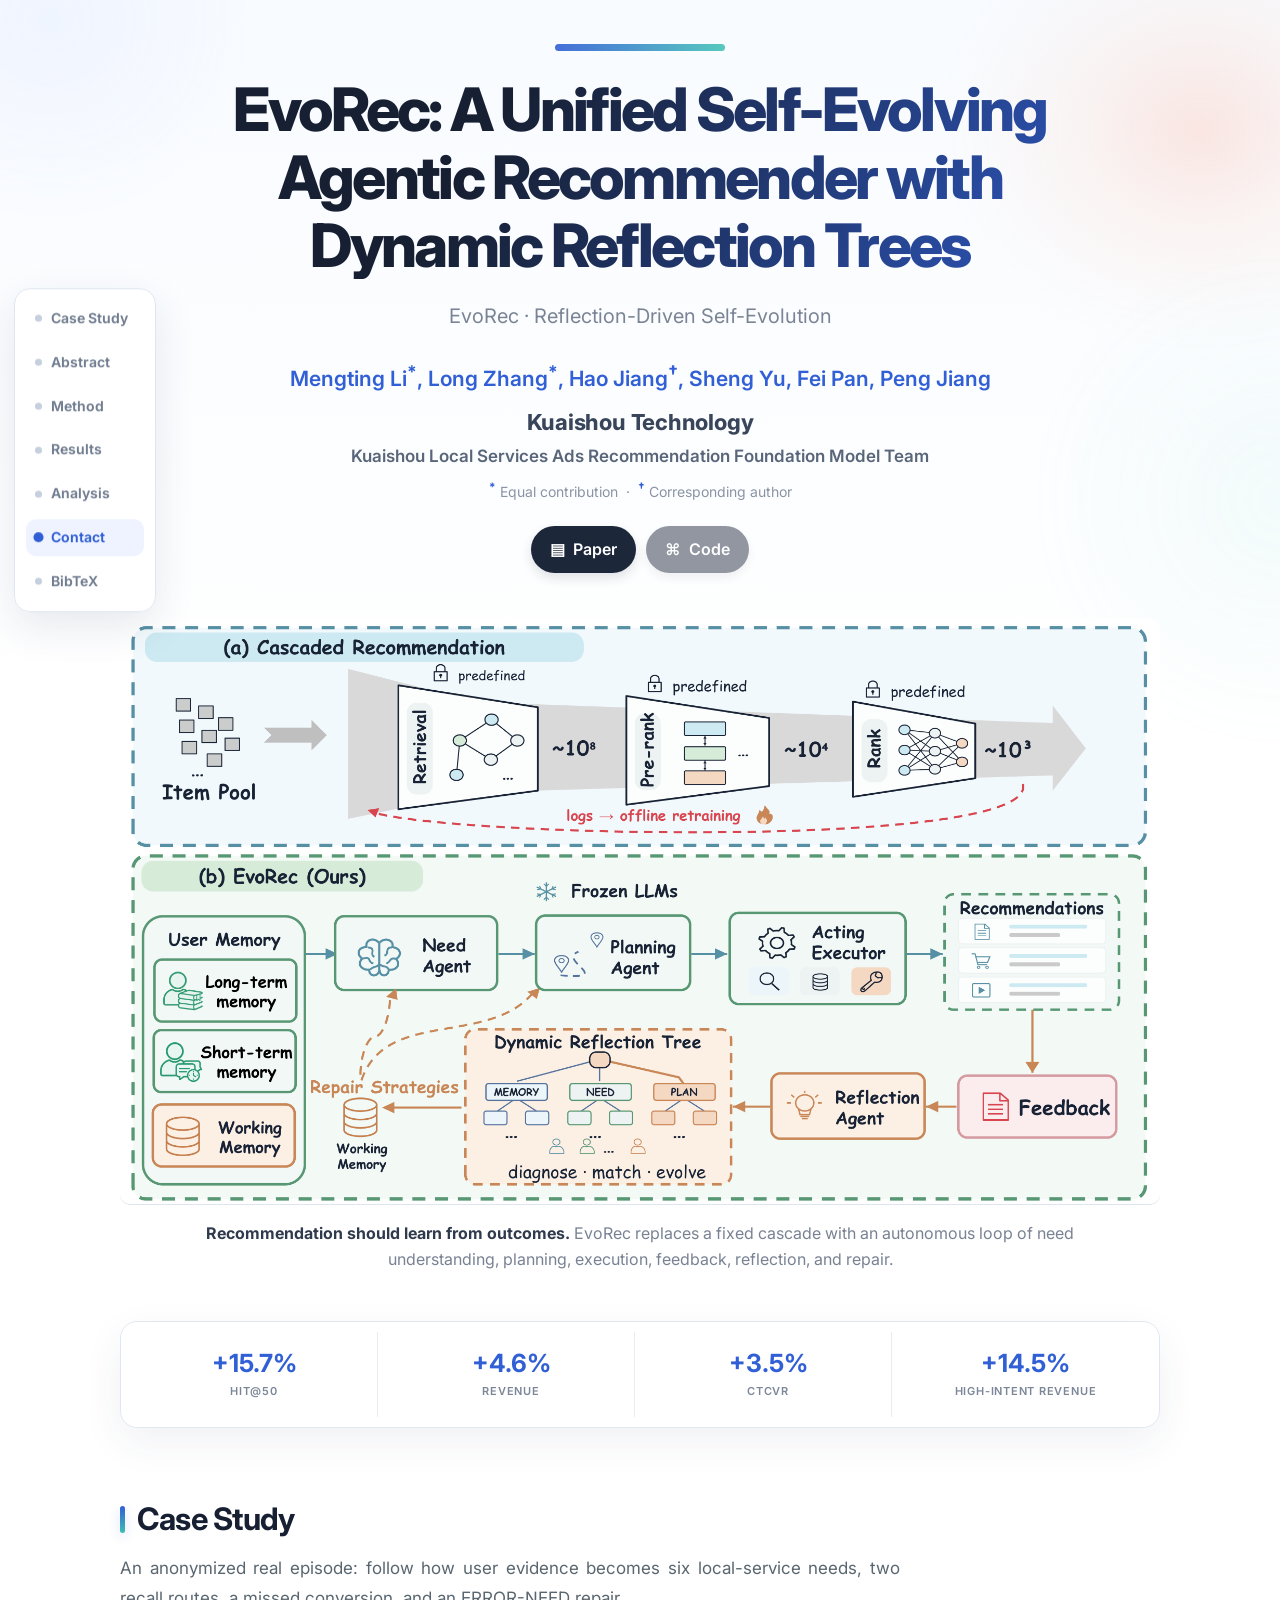
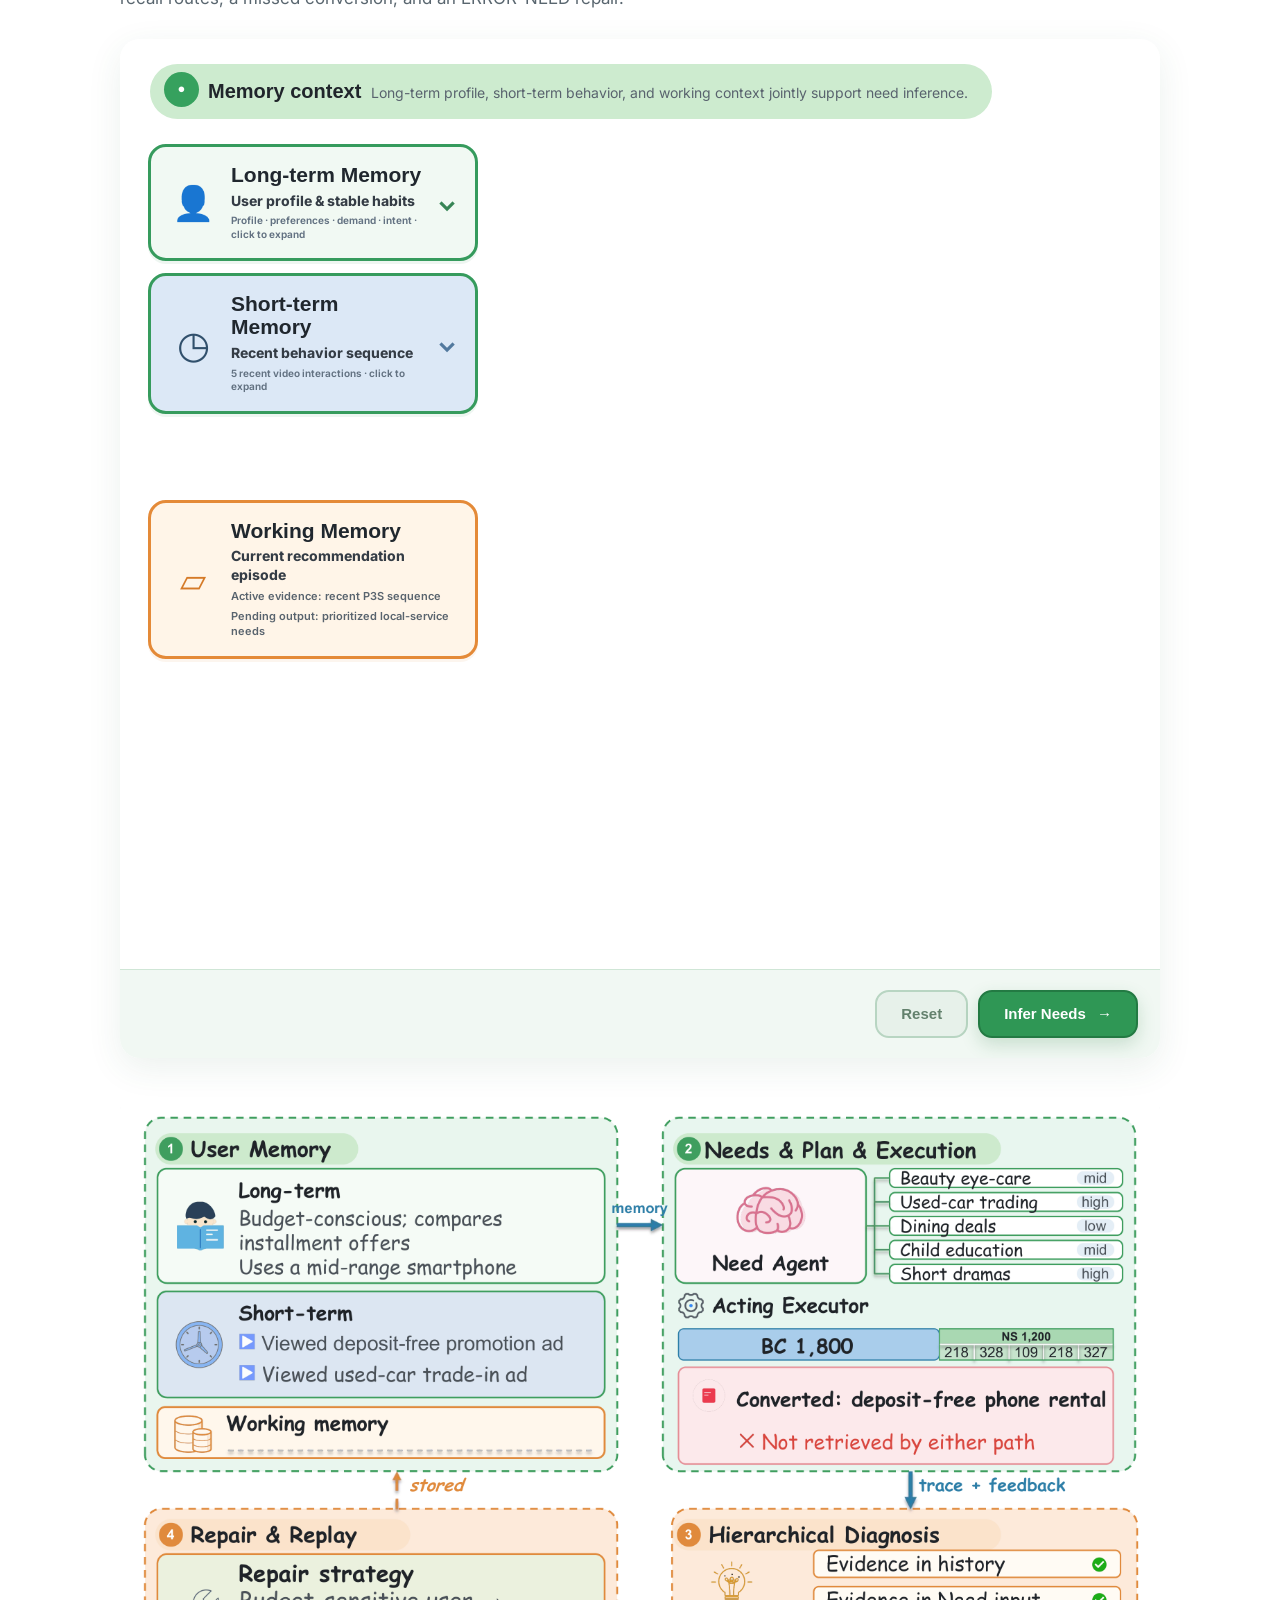
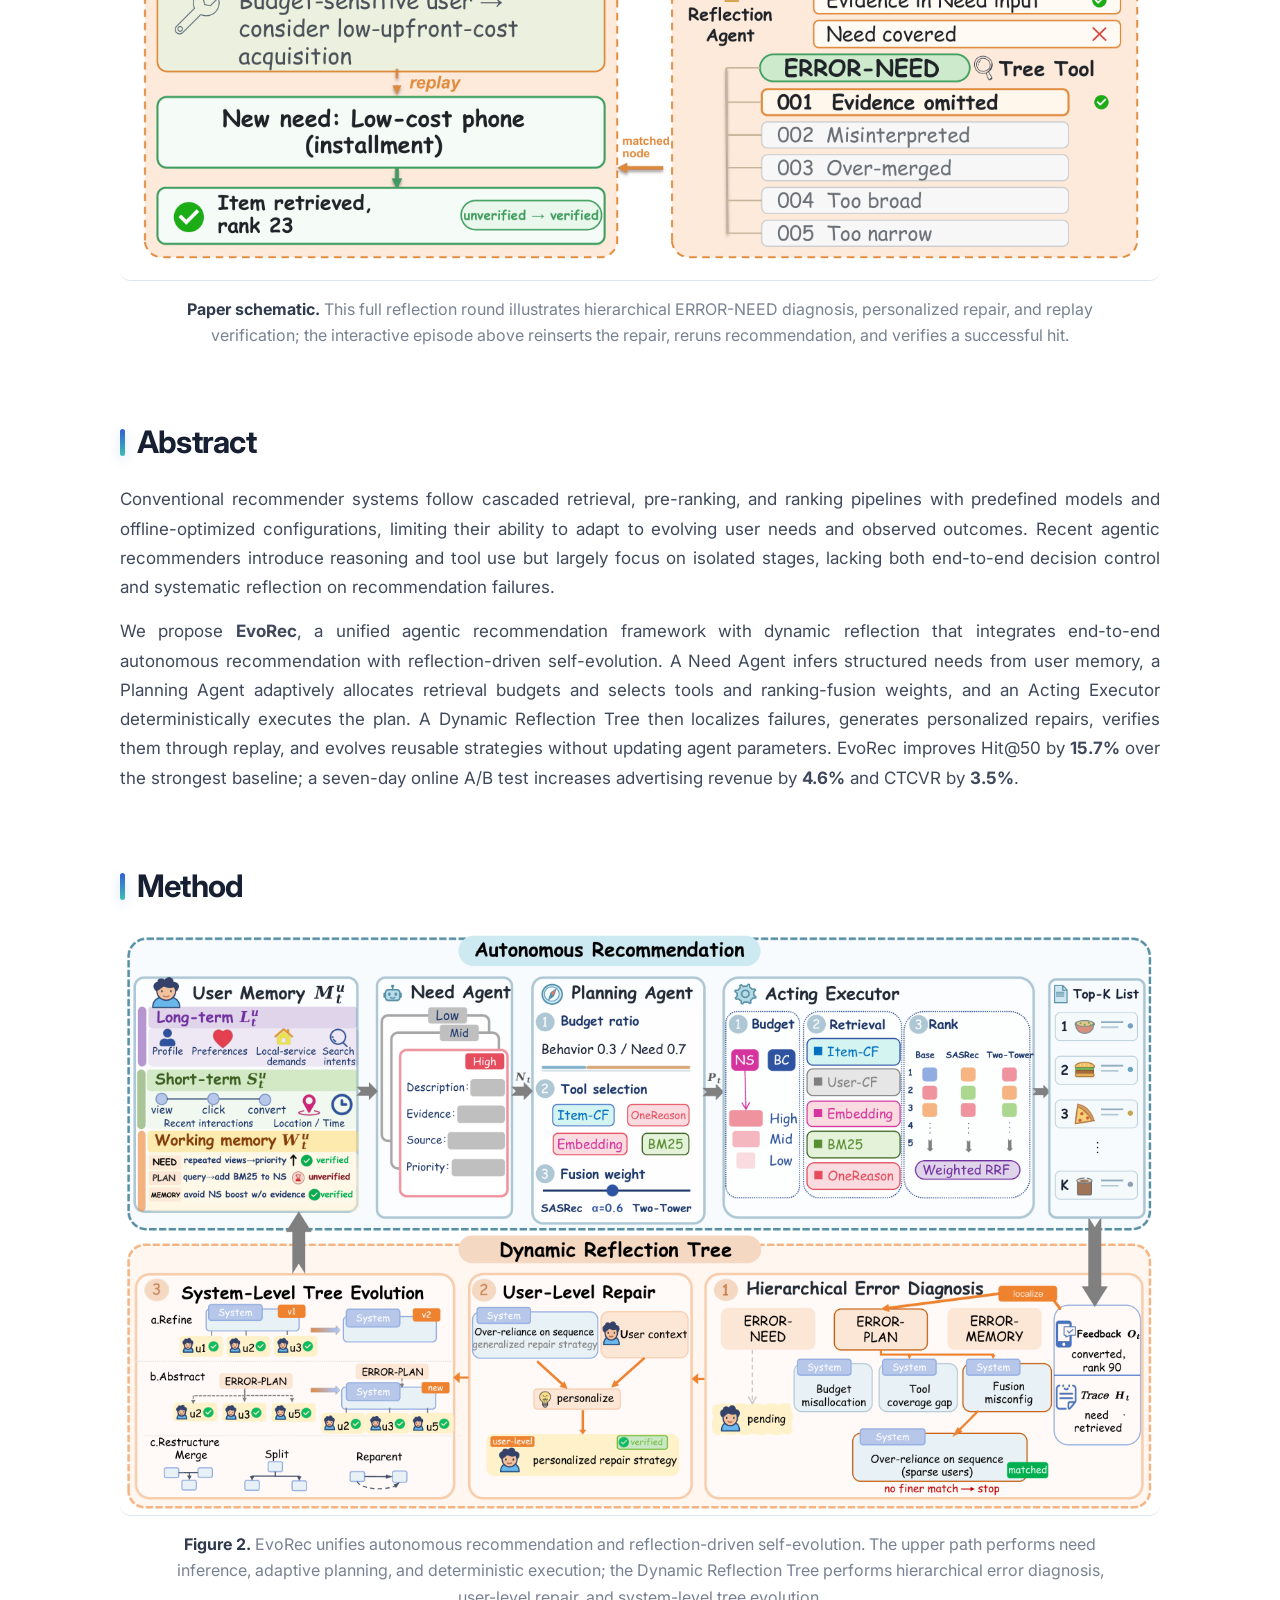
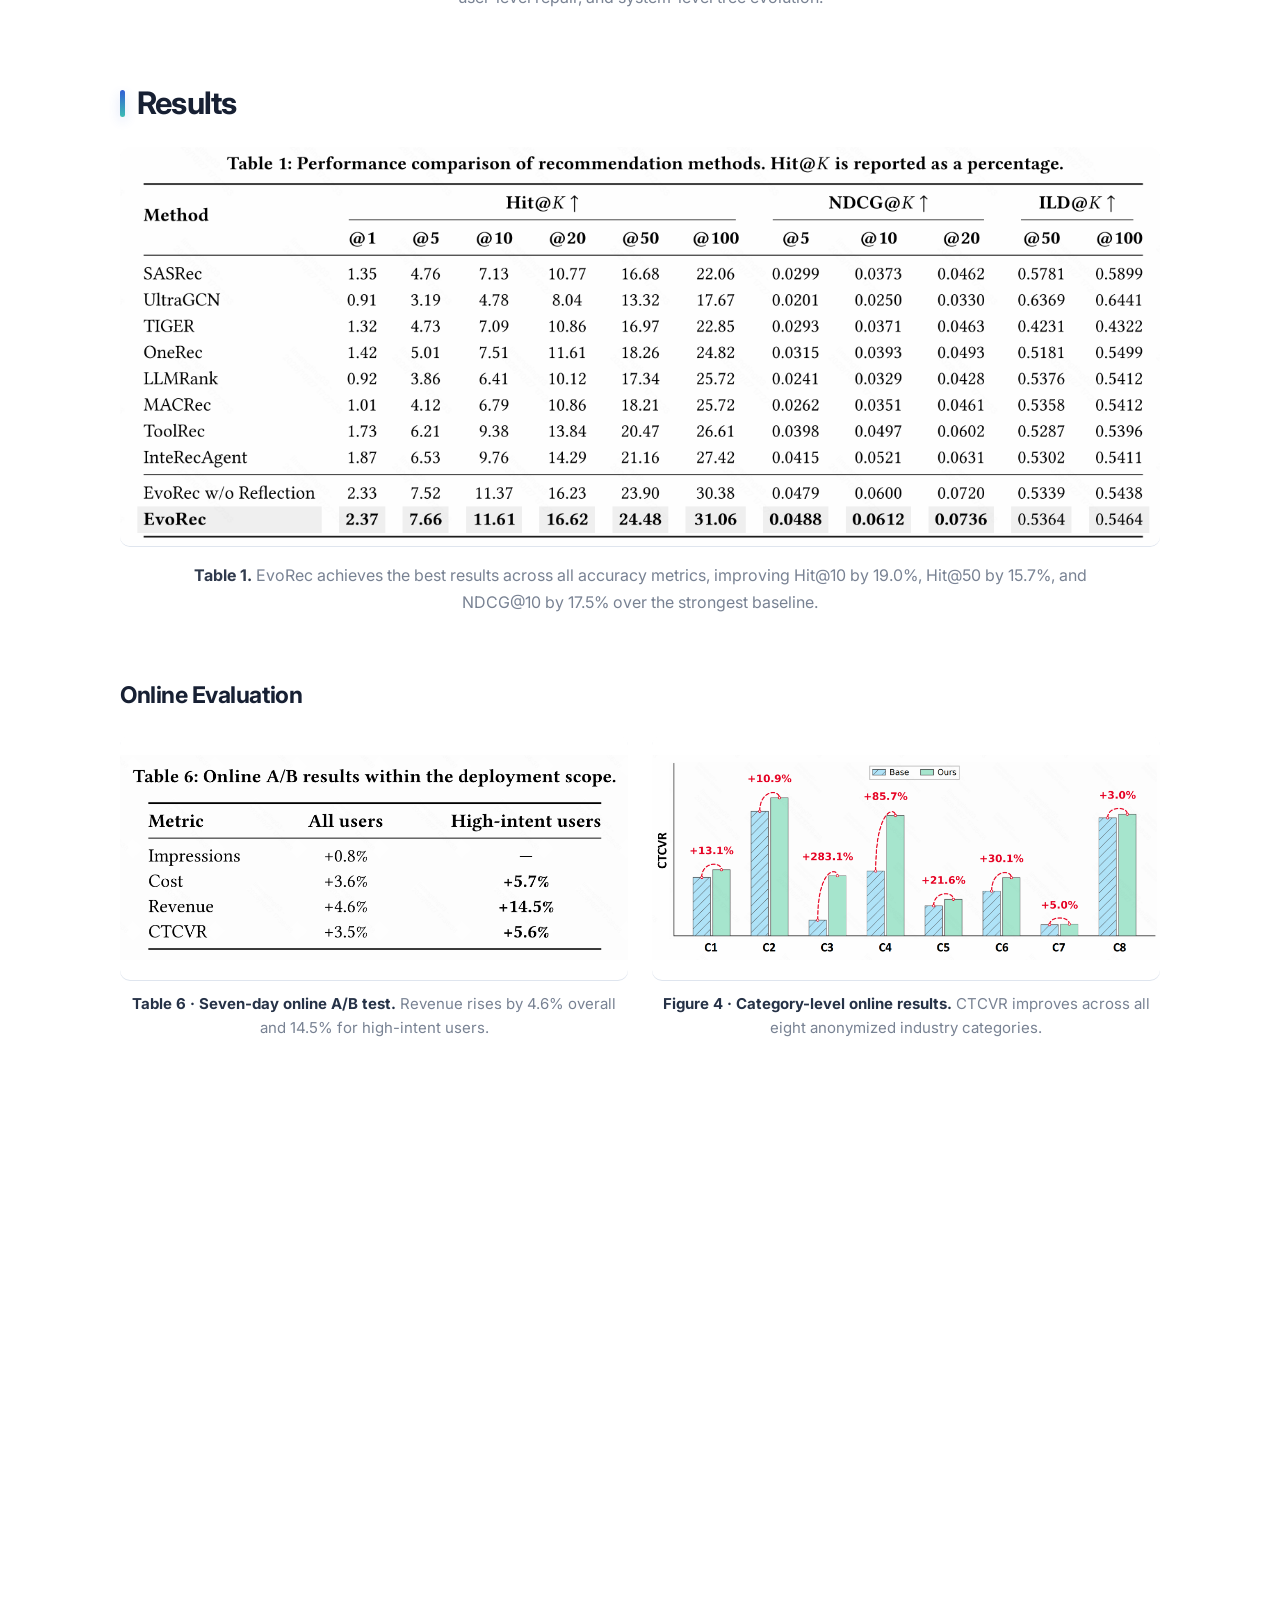
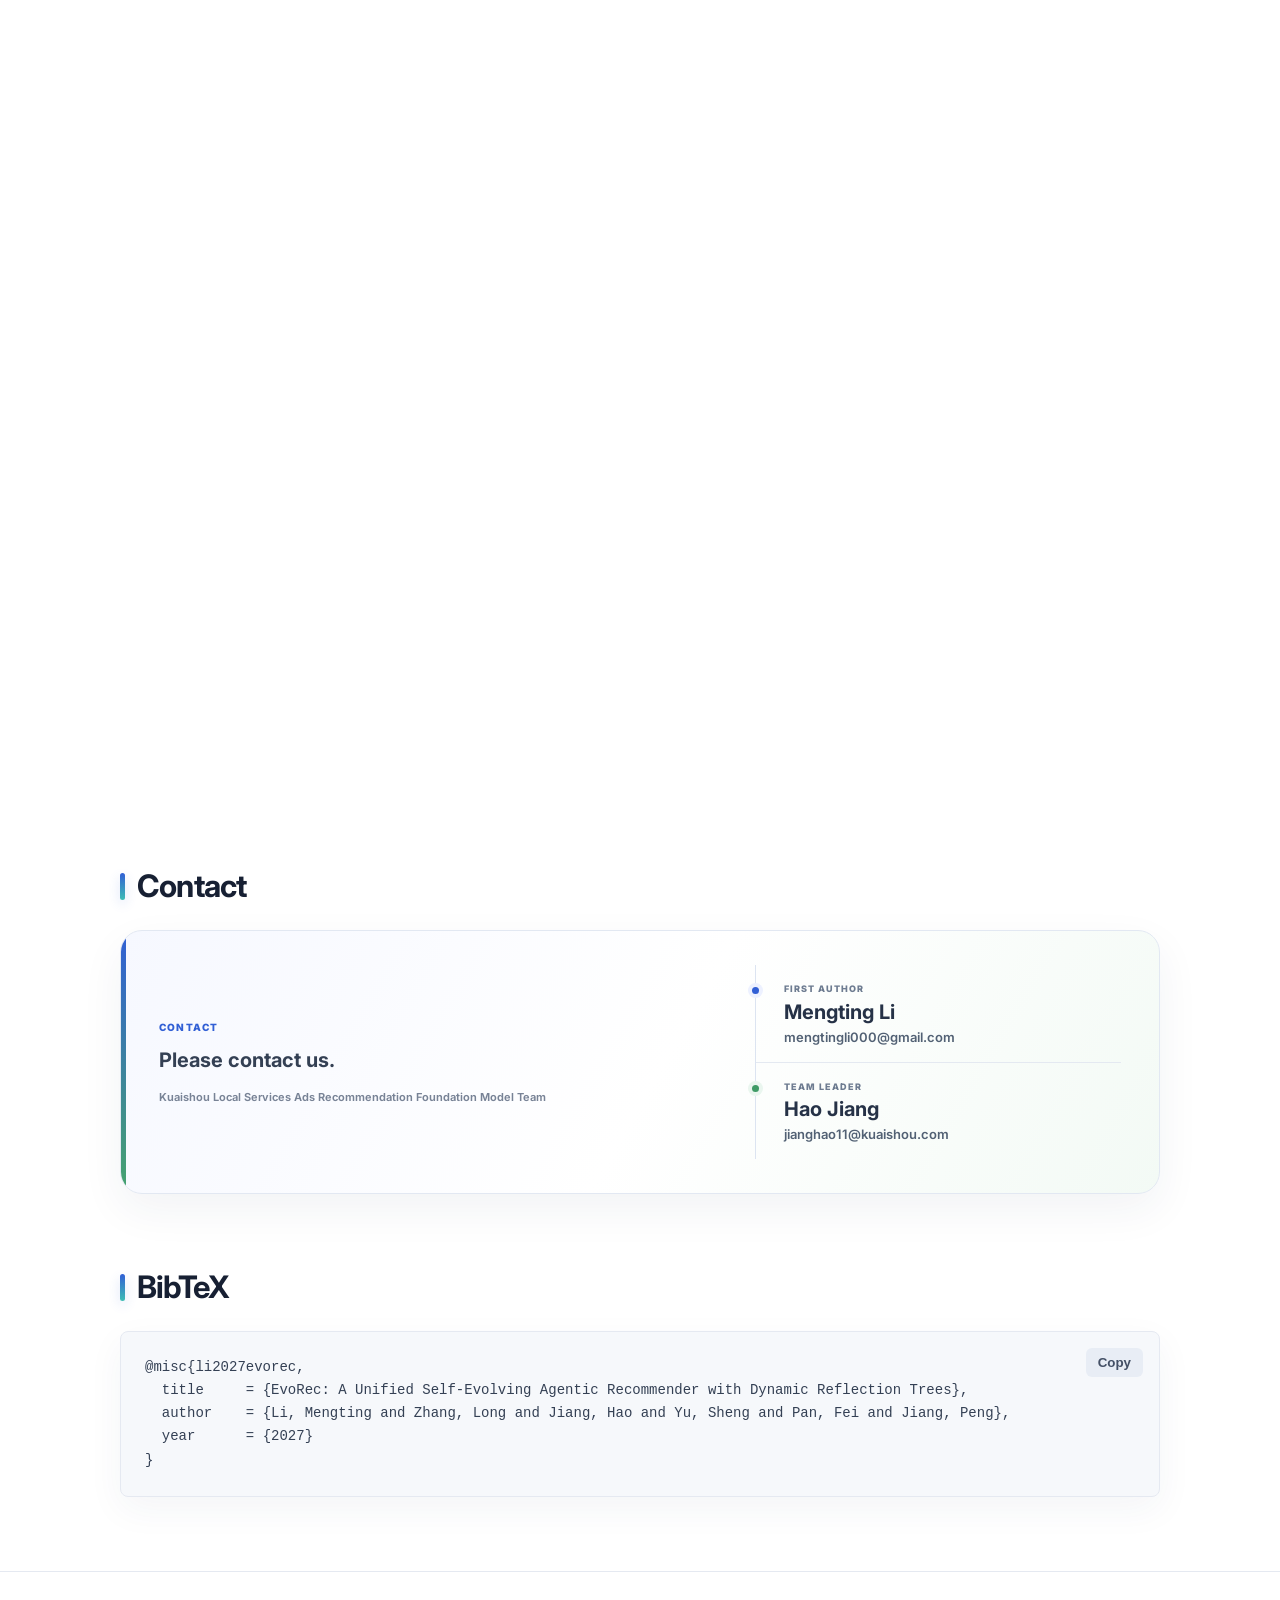
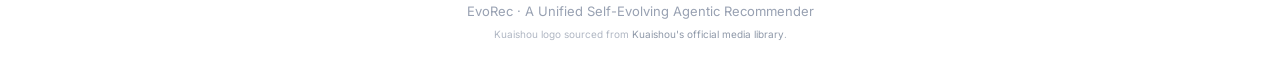
==== commit 7f3cd031: "Refresh tool animation cache" ====
--- a/index.html
+++ b/index.html
@@ -5,7 +5,7 @@
   <meta name="description" content="EvoRec: A Unified Self-Evolving Agentic Recommender with Dynamic Reflection Trees">
   <title>EvoRec | Self-Evolving Agentic Recommendation</title>
   <link rel="preconnect" href="https://fonts.googleapis.com"><link rel="preconnect" href="https://fonts.gstatic.com" crossorigin>
-  <link href="https://fonts.googleapis.com/css2?family=Inter:wght@400;500;600;700;800&display=swap" rel="stylesheet"><link rel="stylesheet" href="assets/style.css?v=20261030-bottom-pool-021">
+  <link href="https://fonts.googleapis.com/css2?family=Inter:wght@400;500;600;700;800&display=swap" rel="stylesheet"><link rel="stylesheet" href="assets/style.css?v=20261030-bottom-pool-022">
   <style>.reasoning-canvas[data-stage="0"] .need-cluster,.reasoning-canvas[data-stage="0"] .inference-hub{opacity:0!important;visibility:hidden!important;pointer-events:none!important;transform:scale(.88)!important}.kuaishou-watermark img{opacity:.38!important;filter:saturate(1.48) contrast(1.16)!important}@media(max-width:1180px){.kuaishou-watermark img{opacity:.31!important}}@media(min-width:761px){.reasoning-canvas[data-stage="6"] .recall-routes,.reasoning-canvas[data-stage="6"] .tool-step,.reasoning-canvas[data-stage="6"] .merge-step,.reasoning-canvas[data-stage="6"] .execution-arrow{display:none!important;opacity:0!important;visibility:hidden!important}.reasoning-canvas[data-stage="6"] .execution-flow{display:block!important;left:12%!important;right:12%!important;top:220px!important;min-height:500px!important;padding:0!important;border:0!important;background:transparent!important;box-shadow:none!important}.reasoning-canvas[data-stage="6"] .rank-step{display:flex!important;width:100%!important;height:500px!important;box-sizing:border-box!important;padding:54px 48px!important;border:3px solid #e4a15b!important;border-radius:22px!important;background:#fffaf3!important;overflow:hidden!important}.reasoning-canvas[data-stage="6"] .rank-step>span{margin-bottom:34px!important;font-size:28px!important}.reasoning-canvas[data-stage="6"] .rankers{width:100%!important;grid-template-columns:repeat(3,minmax(0,1fr))!important;gap:24px!important}.reasoning-canvas[data-stage="6"] .rankers i{min-width:0!important;min-height:230px!important;padding:30px 12px!important;box-sizing:border-box!important;place-content:center!important;font-size:22px!important;overflow-wrap:anywhere!important}.reasoning-canvas[data-stage="6"] .rankers i small{font-size:15px!important}.reasoning-canvas[data-stage="12"]{height:880px!important}.reasoning-canvas[data-stage="12"] .repair-loop{display:grid!important;opacity:1!important;visibility:visible!important;transform:none!important;pointer-events:auto!important;z-index:30!important;top:220px!important}.reasoning-canvas[data-stage="12"] .result-list,.reasoning-canvas[data-stage="12"] .reflection-cluster,.reasoning-canvas[data-stage="12"] .reflection-tree,.reasoning-canvas[data-stage="12"] .execution-flow,.reasoning-canvas[data-stage="12"] .recall-routes{display:none!important}}</style>
   <style>@media(min-width:761px){.reasoning-canvas[data-stage="2"]{height:880px!important}.reasoning-canvas[data-stage="2"] .need-cluster{right:5%!important;top:112px!important;width:34%!important;max-width:390px!important;transform:none!important}.reasoning-canvas[data-stage="2"] .planner-node{display:block!important;left:calc(50% - 170px)!important;top:390px!important;width:340px!important;box-sizing:border-box!important;padding:28px 26px!important;border:3px solid #c8678f!important;border-radius:22px!important;background:#f9e8ef!important;opacity:1!important;visibility:visible!important;transform:none!important}.reasoning-canvas[data-stage="2"] .planner-node::before{content:"↓"!important;position:absolute!important;left:50%!important;top:-69px!important;transform:translateX(-50%)!important;color:#35965f!important;font:900 48px/1 Inter,Arial,sans-serif!important}.reasoning-canvas[data-stage="2"] .planner-node::after{content:"";position:absolute;left:50%;top:100%;width:68%;height:68px;transform:translateX(-50%);border-left:4px solid #66879e;border-right:4px solid #66879e;border-top:4px solid #66879e}.reasoning-canvas[data-stage="2"] .planner-node span{color:#9b456b!important;font-size:15px!important}.reasoning-canvas[data-stage="2"] .planner-node b{margin:8px 0!important;color:#843a5d!important;font-size:24px!important}.reasoning-canvas[data-stage="2"] .planner-node small{color:#8e6578!important;font-size:14px!important}.reasoning-canvas[data-stage="2"] .recall-routes{left:7%!important;right:7%!important;top:630px!important;bottom:auto!important;width:auto!important;grid-template-columns:1fr 1fr!important;gap:7%!important;opacity:1!important;transform:none!important}.reasoning-canvas[data-stage="2"] .route-card{min-height:150px!important;padding:24px 26px!important}.reasoning-canvas[data-stage="2"] .route-card>b{font-size:21px!important}}</style>
   <style>.reasoning-canvas[data-stage="5"] .recall-routes,.reasoning-canvas[data-stage="5"] .tool-step,.reasoning-canvas[data-stage="5"] .merge-step,.reasoning-canvas[data-stage="5"] .execution-arrow{display:none!important;opacity:0!important;visibility:hidden!important;pointer-events:none!important}.reasoning-canvas[data-stage="5"] .execution-flow{display:block!important;left:12%!important;right:12%!important;top:220px!important;min-height:500px!important;padding:0!important;border:0!important;background:transparent!important;box-shadow:none!important}.reasoning-canvas[data-stage="5"] .rank-step{display:flex!important;width:100%!important;height:500px!important;box-sizing:border-box!important;padding:54px 48px!important;border:3px solid #e4a15b!important;border-radius:22px!important;background:#fffaf3!important;overflow:hidden!important}.reasoning-canvas[data-stage="5"] .rank-step>span{margin-bottom:34px!important;font-size:28px!important}.reasoning-canvas[data-stage="5"] .rankers{width:100%!important;grid-template-columns:repeat(3,minmax(0,1fr))!important;gap:24px!important}.reasoning-canvas[data-stage="5"] .rankers i{min-width:0!important;min-height:230px!important;padding:30px 12px!important;box-sizing:border-box!important;place-content:center!important;font-size:22px!important;overflow-wrap:anywhere!important}</style>
--- a/assets/style.css
+++ b/assets/style.css
@@ -1155,11 +1155,11 @@
   html body .reasoning-canvas[data-stage="4"] .tool-pool{position:absolute!important;z-index:3!important;inset:0!important;display:block!important;width:100%!important;height:900px!important;margin:0!important;padding:0!important;border:0!important;background:transparent!important}
   html body .reasoning-canvas[data-stage="4"] .tool-pool::before,html body .reasoning-canvas[data-stage="4"] .tool-pool::after{display:none!important;content:none!important}
   html body .reasoning-canvas[data-stage="4"] .tool-pool i{position:absolute!important;width:14%!important;min-height:82px!important;margin:0!important;box-sizing:border-box!important;border-radius:16px!important;font-size:15px!important;animation-duration:1.6s!important;animation-timing-function:cubic-bezier(.2,.75,.2,1)!important;animation-fill-mode:both!important}
-  html body .reasoning-canvas[data-stage="4"] .tool-item-cf{left:43%!important;top:205px!important;animation-name:pool-final-item!important;animation-delay:.8s!important}
-  html body .reasoning-canvas[data-stage="4"] .tool-user-cf{left:59%!important;top:205px!important;animation-name:pool-final-user!important;animation-delay:1s!important}
-  html body .reasoning-canvas[data-stage="4"] .tool-embedding{left:75%!important;top:390px!important;animation-name:pool-final-embedding!important;animation-delay:1.2s!important}
-  html body .reasoning-canvas[data-stage="4"] .tool-bm25{left:43%!important;top:575px!important;animation-name:pool-final-bm25!important;animation-delay:1.4s!important}
-  html body .reasoning-canvas[data-stage="4"] .tool-one-reason{left:59%!important;top:575px!important;animation-name:pool-final-one!important;animation-delay:1.6s!important}
+  html body .reasoning-canvas[data-stage="4"] .tool-pool i:nth-child(1){left:43%!important;top:205px!important;animation:pool-final-item 1.6s .8s cubic-bezier(.2,.75,.2,1) both!important}
+  html body .reasoning-canvas[data-stage="4"] .tool-pool i:nth-child(2){left:59%!important;top:205px!important;animation:pool-final-user 1.6s 1s cubic-bezier(.2,.75,.2,1) both!important}
+  html body .reasoning-canvas[data-stage="4"] .tool-pool i:nth-child(3){left:75%!important;top:390px!important;animation:pool-final-embedding 1.6s 1.2s cubic-bezier(.2,.75,.2,1) both!important}
+  html body .reasoning-canvas[data-stage="4"] .tool-pool i:nth-child(4){left:43%!important;top:575px!important;animation:pool-final-bm25 1.6s 1.4s cubic-bezier(.2,.75,.2,1) both!important}
+  html body .reasoning-canvas[data-stage="4"] .tool-pool i:nth-child(5){left:59%!important;top:575px!important;animation:pool-final-one 1.6s 1.6s cubic-bezier(.2,.75,.2,1) both!important}
 }
 @keyframes pool-final-item{from{transform:translate(-265%,610px) scale(.88)}to{transform:none}}
 @keyframes pool-final-user{from{transform:translate(-220%,610px) scale(.88)}to{transform:none}}
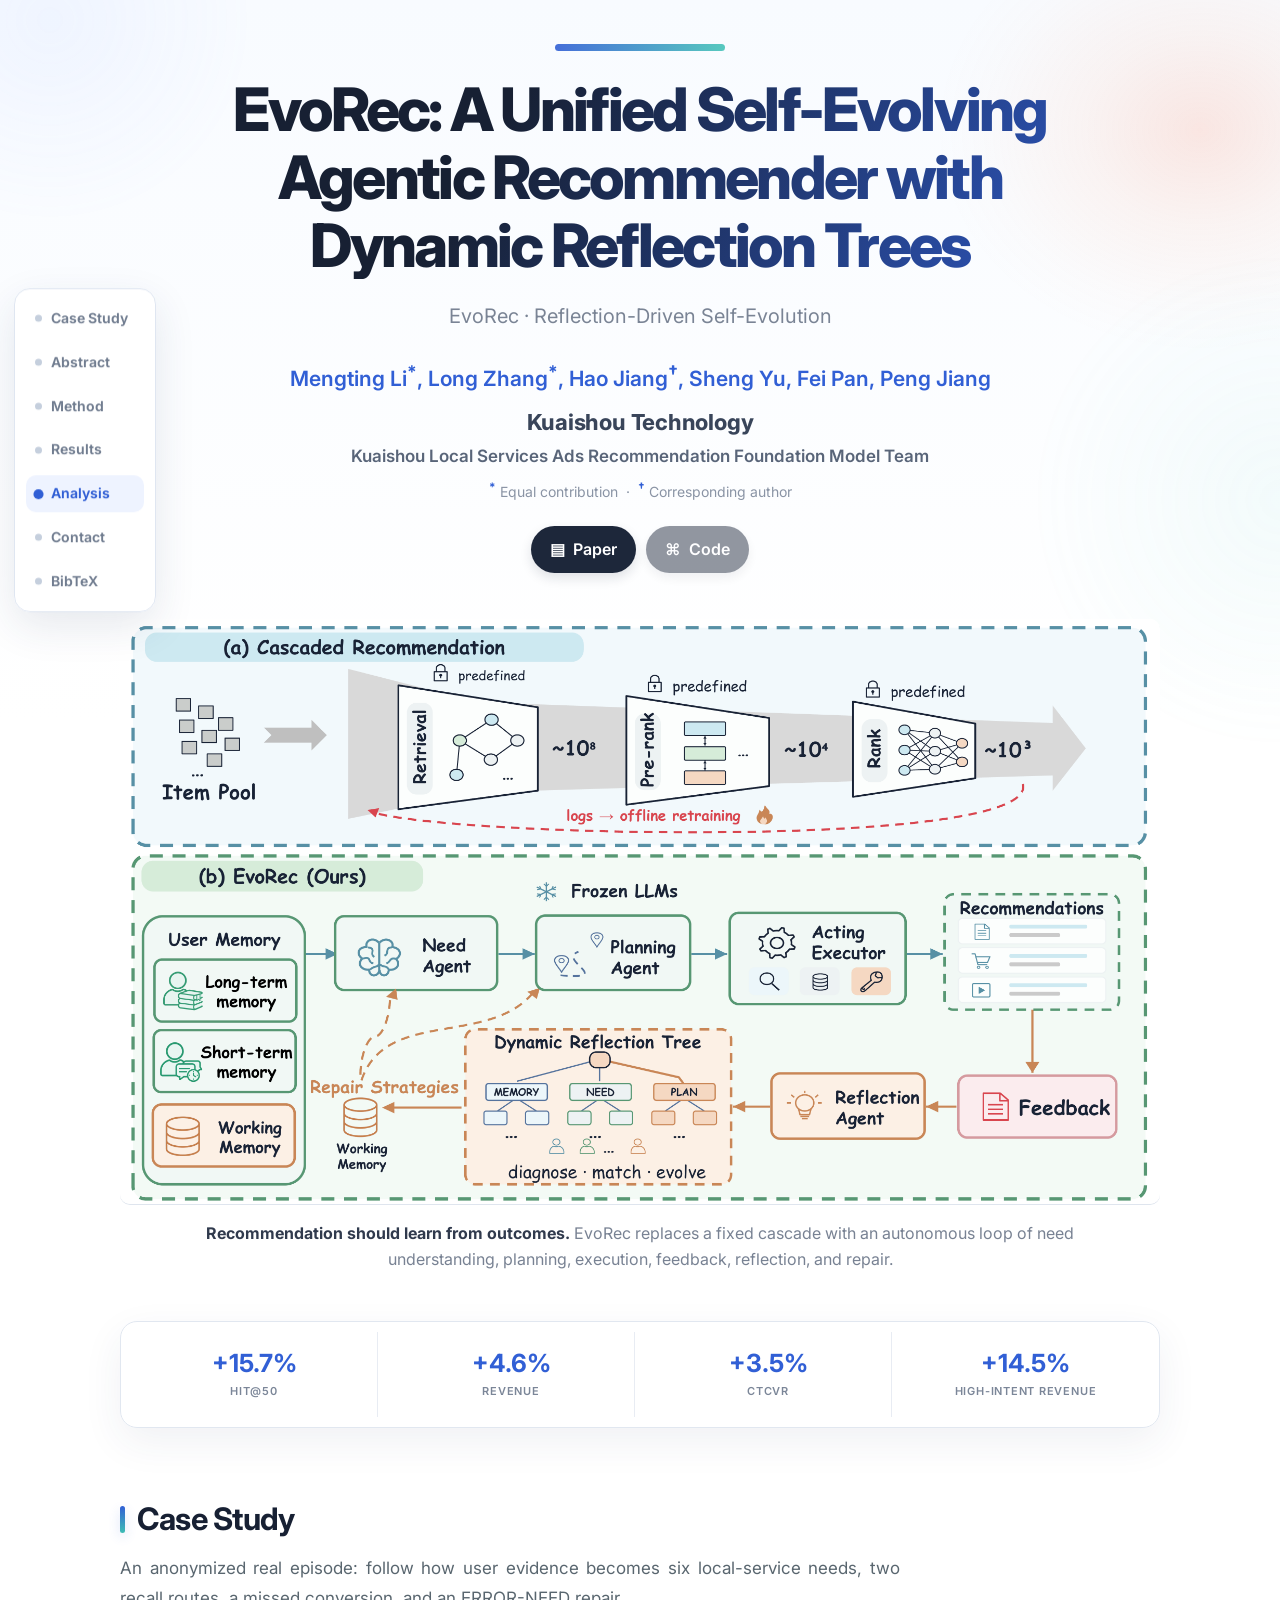
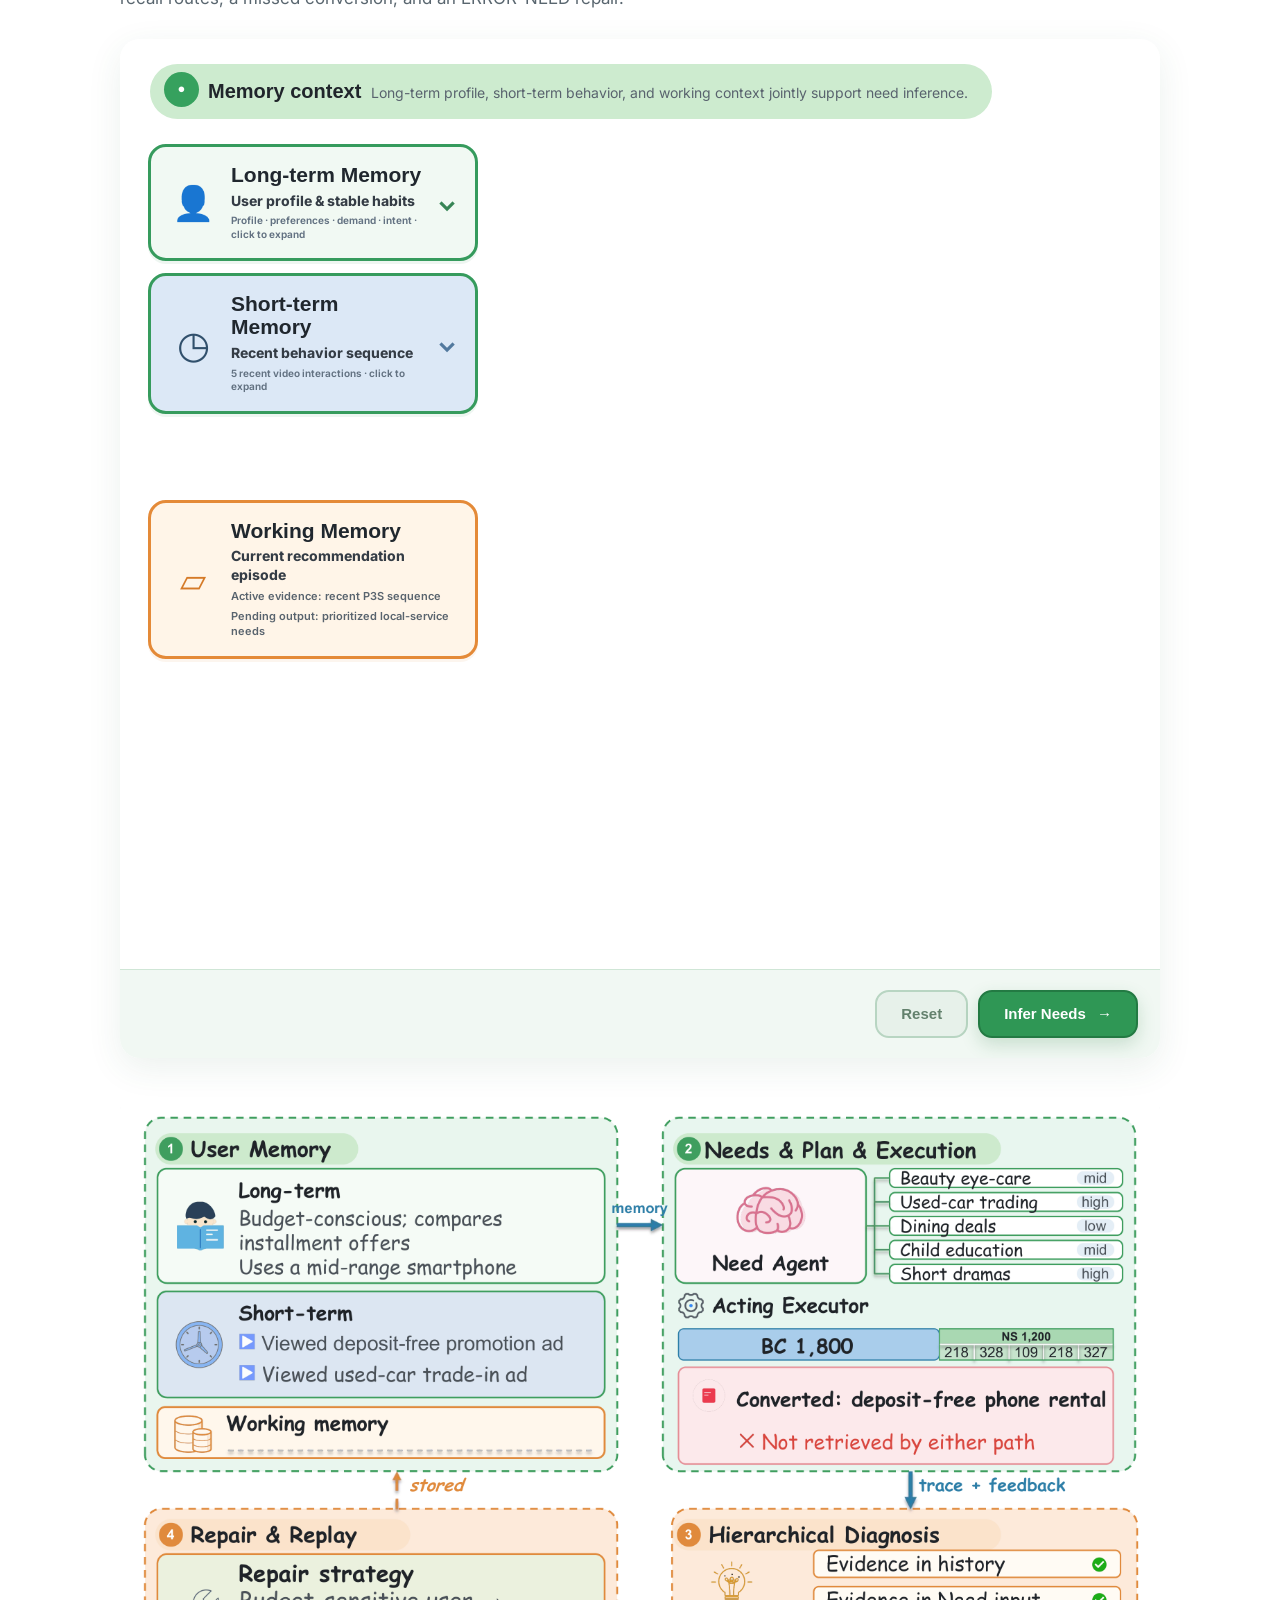
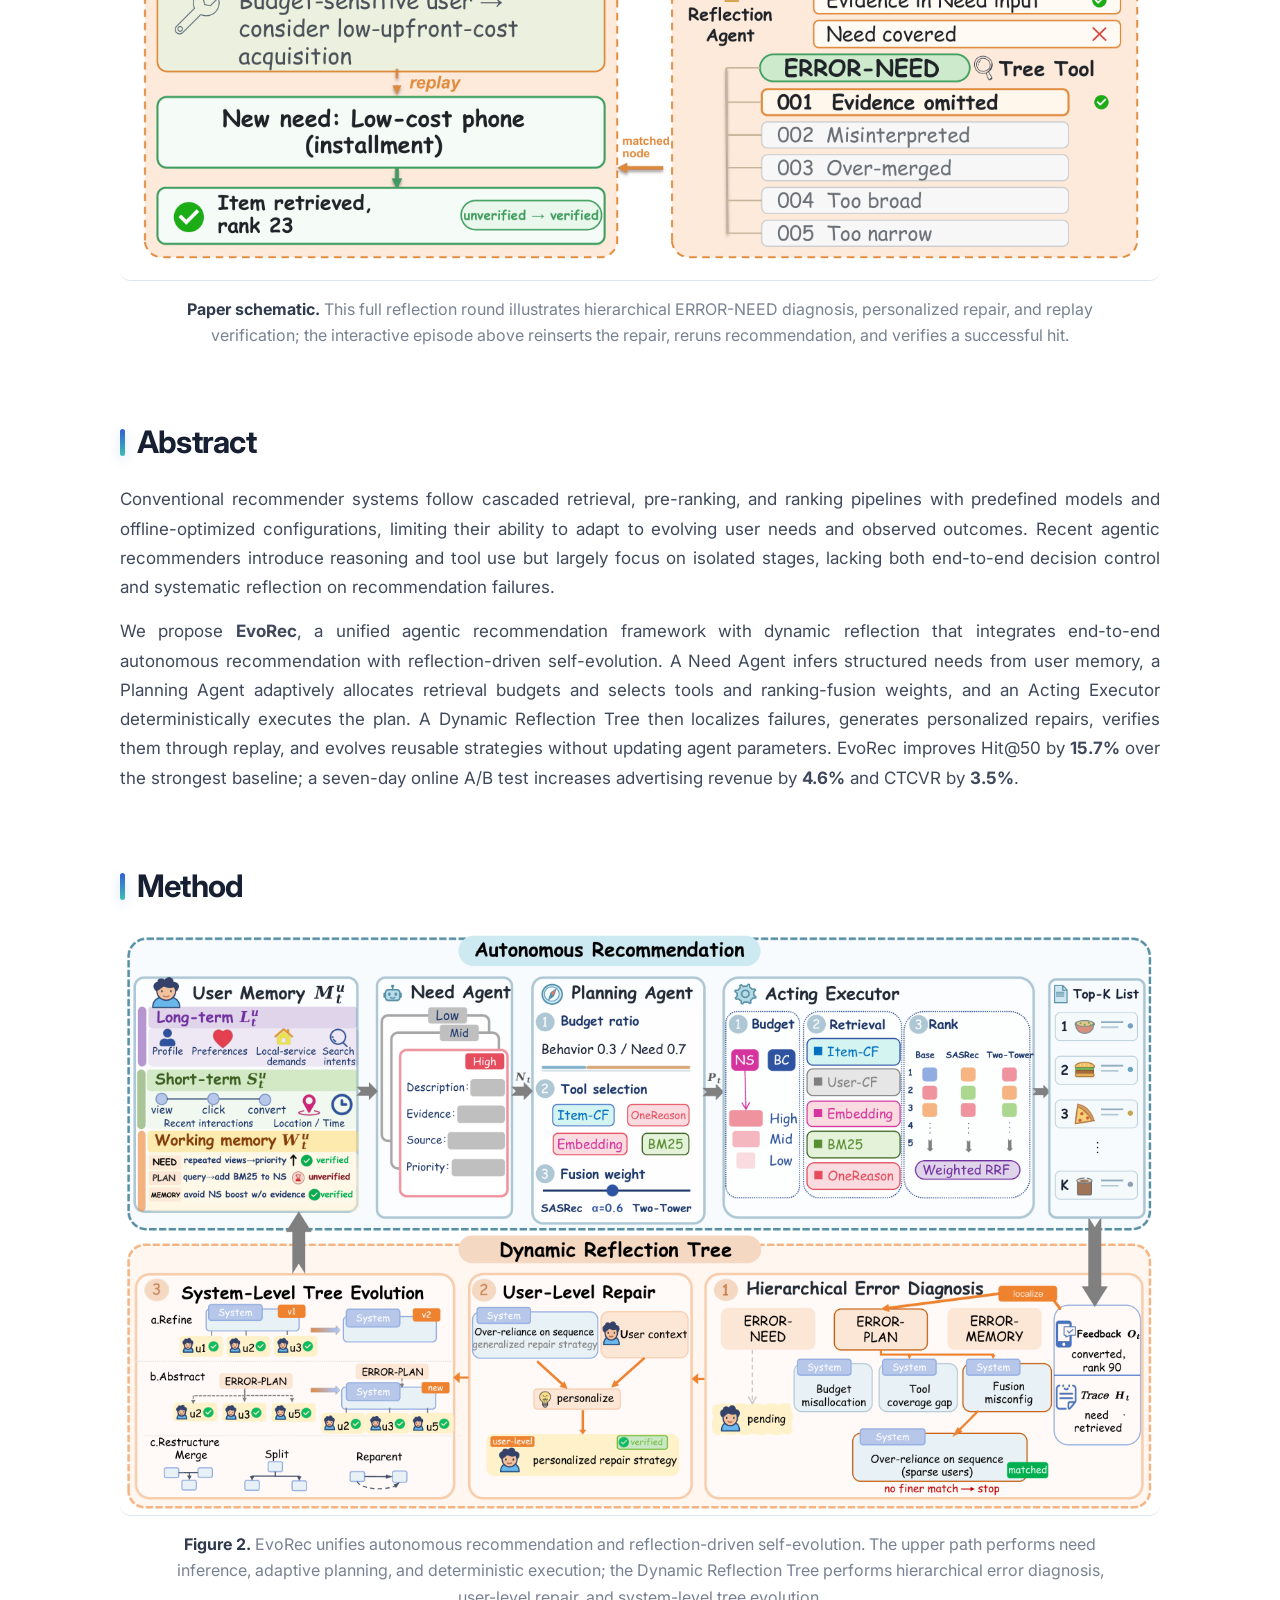
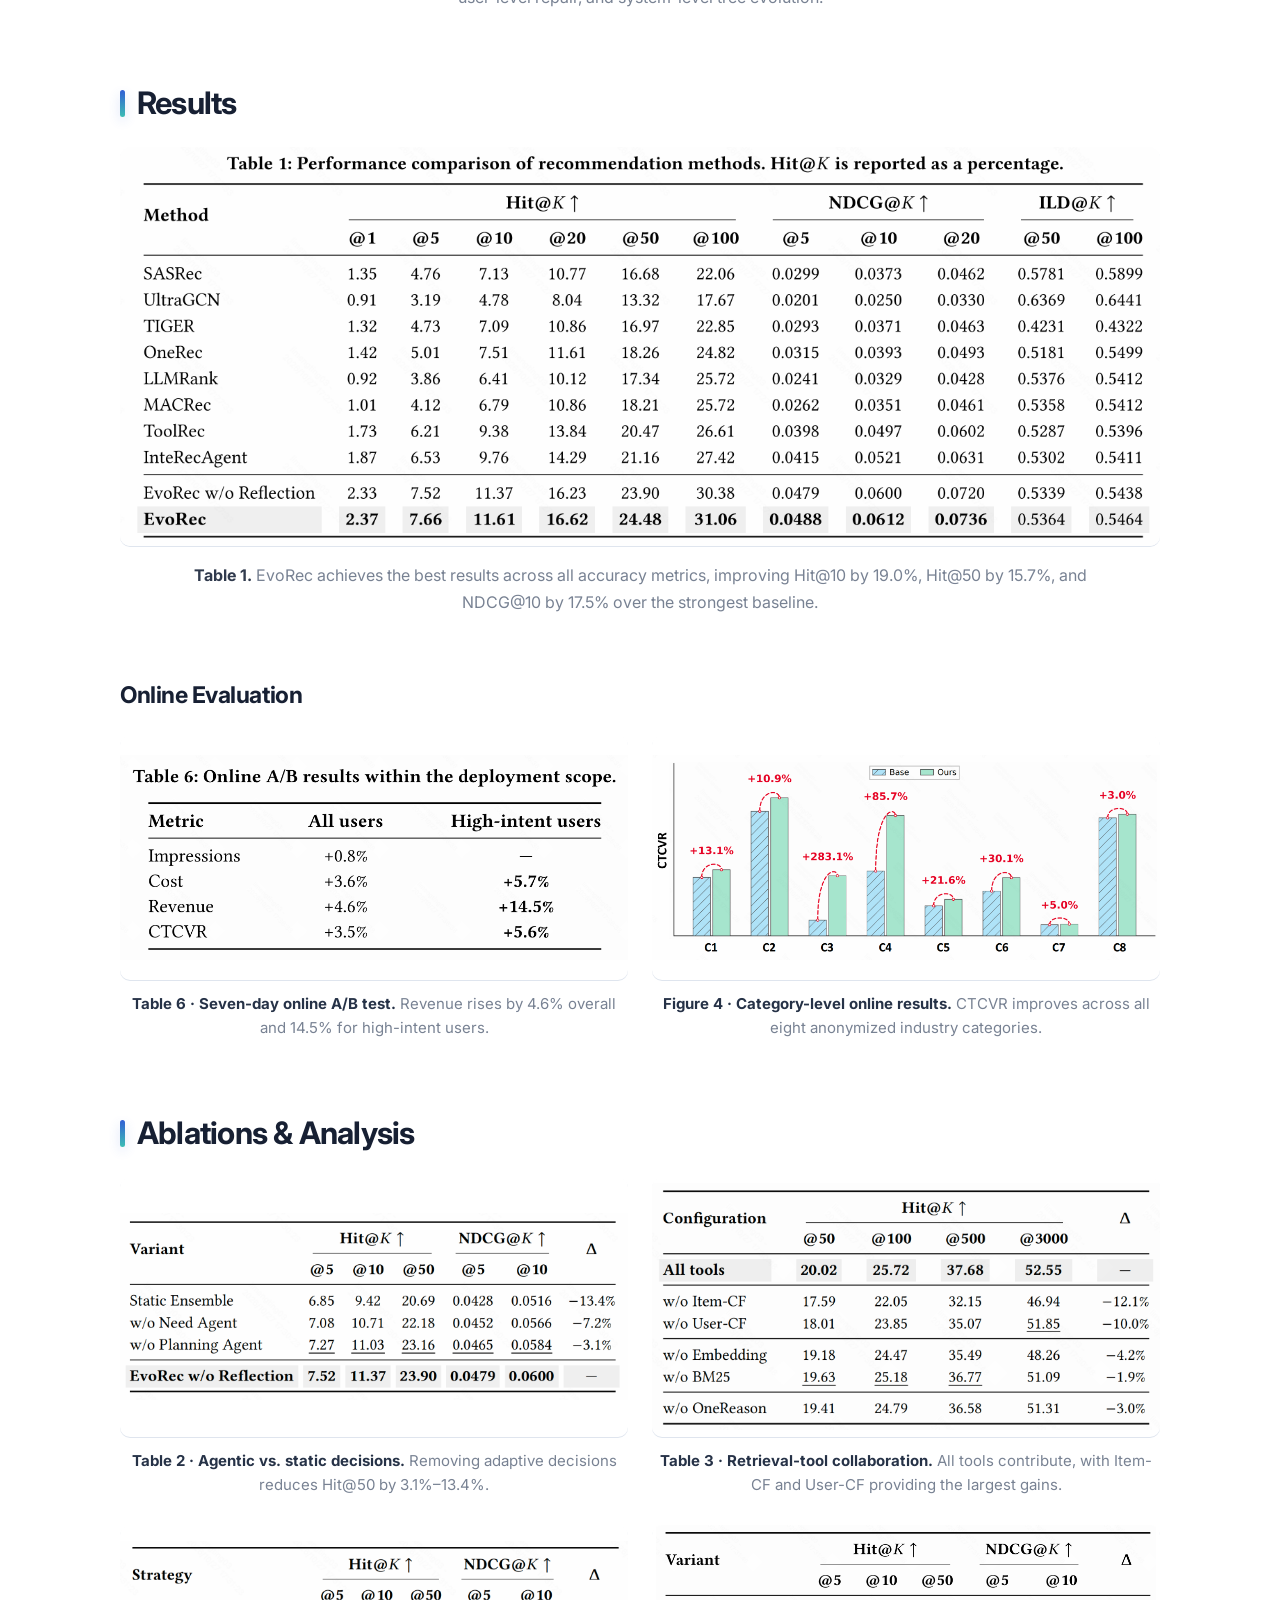
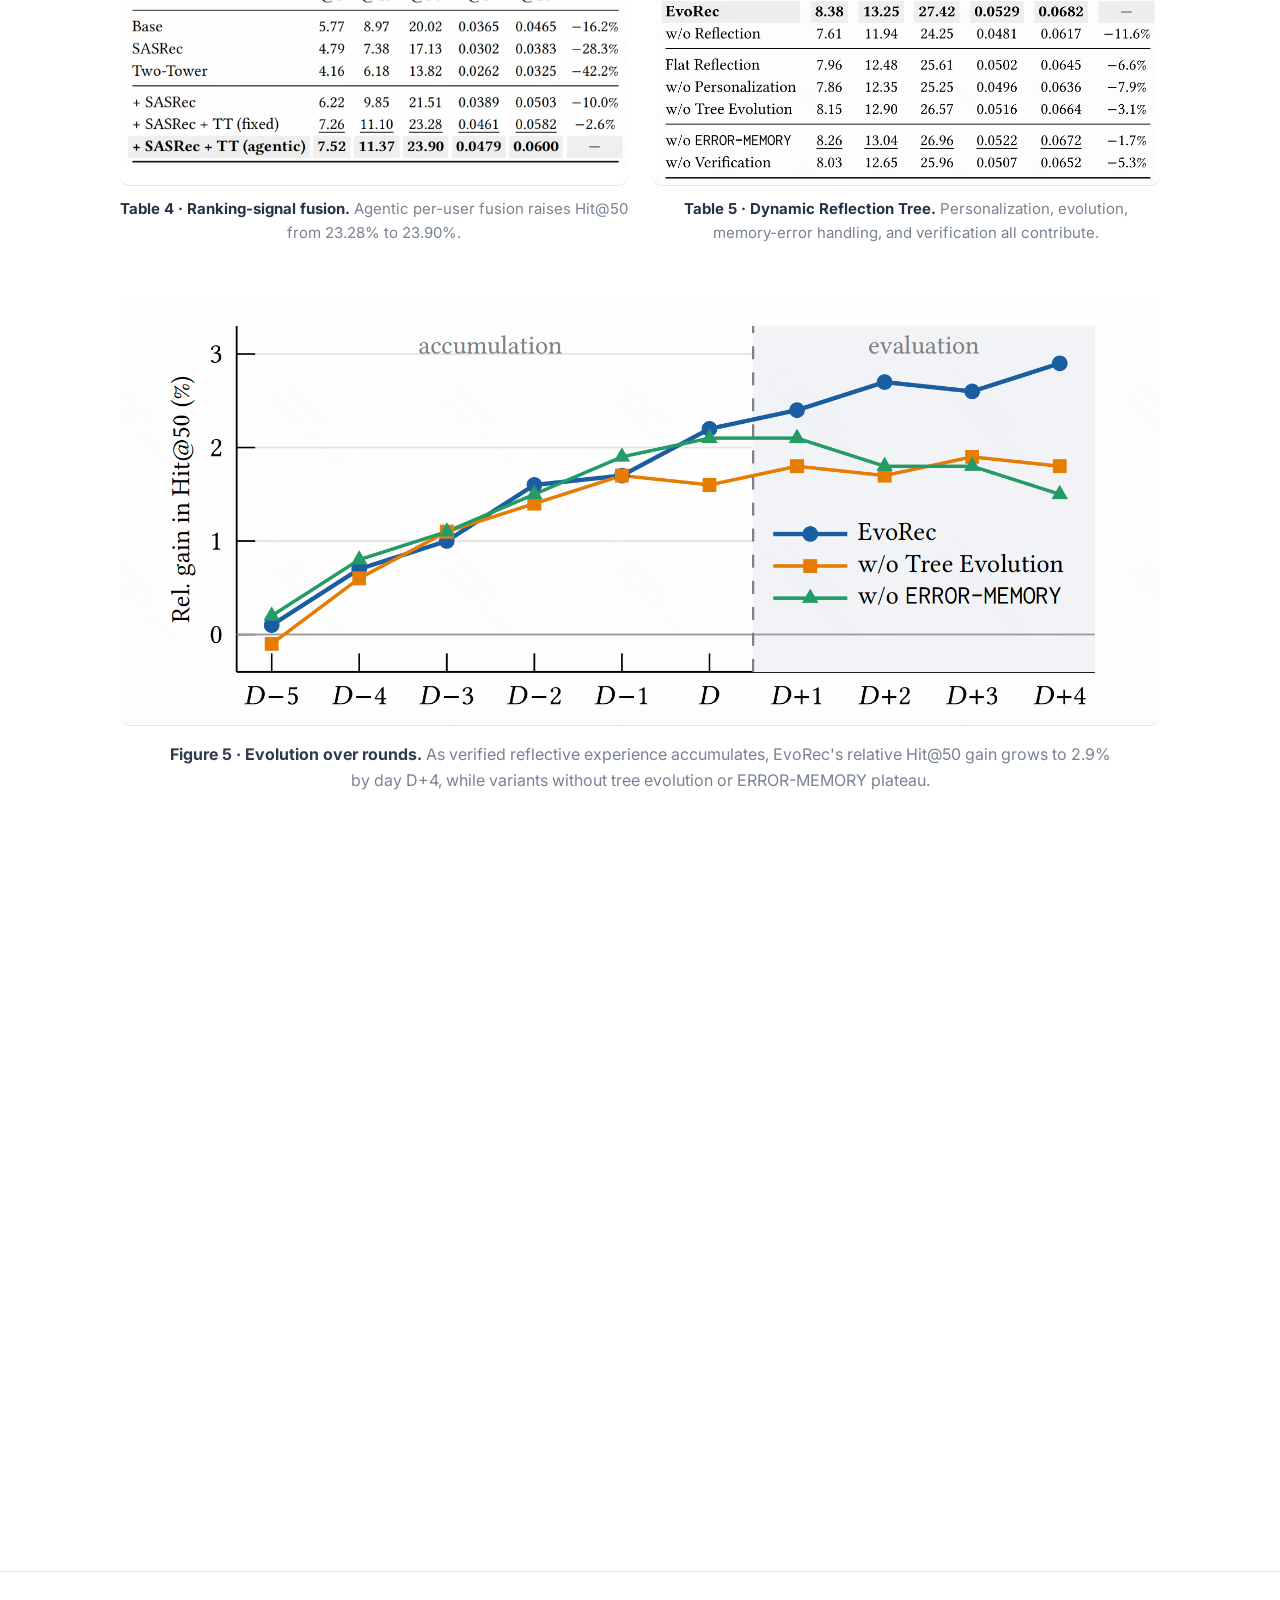
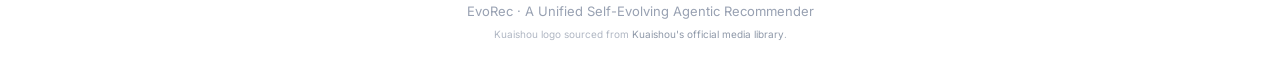
==== commit 2c82cf78: "Require explicit tool assignment click and align animation starting slots" ====
--- a/index.html
+++ b/index.html
@@ -20,6 +20,36 @@
     html body .reasoning-canvas[data-stage="2"] .planner-node small{font-size:10px!important}
   }
   </style>
+<style id="tool-pool-layout-fix">
+/* Tool allocation: reserve separate rows for slots, title, and helper text. */
+@media(min-width:761px){
+html body .reasoning-canvas[data-stage="4"] .tool-step>span{height:174px!important;padding:0 20px 30px!important;line-height:24px!important;font-size:16px!important;letter-spacing:.08em!important;border-width:2px!important;border-color:#bac7d2!important;background:#f7f9fc!important}
+html body .reasoning-canvas[data-stage="4"] .tool-step>span::after{bottom:6px!important;top:auto!important;line-height:18px!important;font-size:12px!important;letter-spacing:0!important;font-weight:500!important}
+html body .reasoning-canvas[data-stage="4"] .pool-slots{top:746px!important;bottom:auto!important;left:7%!important;right:10%!important;height:64px!important;padding:0!important;gap:0!important;grid-template-columns:repeat(5,1fr)!important}
+html body .reasoning-canvas[data-stage="4"] .pool-slots i{min-height:0!important;height:64px!important;width:84%!important;padding:0!important;border:1px dashed #c4ced8!important;box-shadow:none!important}
+html body .reasoning-canvas[data-stage="4"] .execution-arrow{display:none!important}
+html body .reasoning-canvas[data-stage="4"] .tool-pool i{font-family:Inter,Arial,sans-serif!important;box-shadow:0 6px 18px #24384b12!important}
+}
+</style>
+<style id="click-to-assign-tools">
+html body #reasoning-canvas[data-stage="4"] .tool-pool i{animation:none!important}
+html body #reasoning-canvas[data-stage="4"] .tool-step>div::before{display:none!important}
+html body #reasoning-canvas[data-stage="4"]:not(.allocation-started) .tool-pool i::before{display:none!important}
+@media(min-width:761px){
+html body #reasoning-canvas[data-stage="4"] .tool-pool i{top:746px!important;width:13.94%!important;height:64px!important;min-height:64px!important;transform:none!important;transition:left 1.3s ease,top 1.3s ease!important;transition-delay:0s!important}
+html body #reasoning-canvas[data-stage="4"] .tool-pool i:nth-child(1){left:7%!important}
+html body #reasoning-canvas[data-stage="4"] .tool-pool i:nth-child(2){left:23.6%!important}
+html body #reasoning-canvas[data-stage="4"] .tool-pool i:nth-child(3){left:40.2%!important}
+html body #reasoning-canvas[data-stage="4"] .tool-pool i:nth-child(4){left:56.8%!important}
+html body #reasoning-canvas[data-stage="4"] .tool-pool i:nth-child(5){left:73.4%!important}
+html body #reasoning-canvas[data-stage="4"].allocation-started .tool-pool i:nth-child(1){left:43%!important;top:245px!important}
+html body #reasoning-canvas[data-stage="4"].allocation-started .tool-pool i:nth-child(2){left:59%!important;top:245px!important}
+html body #reasoning-canvas[data-stage="4"].allocation-started .tool-pool i:nth-child(3){left:75%!important;top:400px!important}
+html body #reasoning-canvas[data-stage="4"].allocation-started .tool-pool i:nth-child(4){left:43%!important;top:530px!important}
+html body #reasoning-canvas[data-stage="4"].allocation-started .tool-pool i:nth-child(5){left:59%!important;top:530px!important}
+}
+@media(prefers-reduced-motion:reduce){html body #reasoning-canvas[data-stage="4"] .tool-pool i{transition:none!important}}
+</style>
 </head>
 <body>
   <div class="scroll-progress" aria-hidden="true"><span id="scroll-progress-bar"></span></div>
@@ -134,4 +164,40 @@
   <footer>EvoRec · A Unified Self-Evolving Agentic Recommender<br><small>Kuaishou logo sourced from <a href="https://www.kuaishou.com/official/material-lib" target="_blank" rel="noreferrer">Kuaishou's official media library</a>.</small></footer><button class="back-to-top" id="back-to-top" type="button" aria-label="Back to top">↑</button>
   <div class="lightbox" id="lightbox" role="dialog" aria-modal="true" aria-label="Full-resolution figure" hidden><button class="lightbox-close" id="lightbox-close" type="button" aria-label="Close image viewer">×</button><div class="lightbox-stage"><img id="lightbox-image" alt=""><p id="lightbox-caption"></p></div></div>
   <script src="assets/site.js?v=20261030-rank-removed-019"></script>
+<script>
+// Keep tool assignment idle until an explicit click; reset cancels completion.
+(() => {
+  let assignmentTimer;
+  let assigned = false;
+  const syncAssignment = () => {
+    clearTimeout(assignmentTimer);
+    assigned = false;
+    reasoningCanvas.classList.remove('allocation-started');
+    if (reasoningCanvas.dataset.stage === '4') {
+      caseAction.innerHTML = 'Assign Tools <span>→</span>';
+      caseStageCaption.innerHTML = '<b>Tools are ready in the pool</b><span>Click Assign Tools to allocate retrieval tools to the two routes.</span>';
+    }
+  };
+  new MutationObserver(syncAssignment).observe(reasoningCanvas, {attributes:true, attributeFilter:['data-stage']});
+  caseReset.addEventListener('click', syncAssignment);
+  caseAction.addEventListener('click', (event) => {
+    if (reasoningCanvas.dataset.stage !== '4' || assigned) return;
+    event.stopImmediatePropagation();
+    if (caseTransitioning) return;
+    caseTransitioning = true;
+    caseAction.disabled = true;
+    caseAction.textContent = 'Assigning tools…';
+    reasoningCanvas.classList.add('allocation-started');
+    caseStageCaption.innerHTML = '<b>Assigning retrieval tools</b><span>Tools move from the pool to their recall routes.</span>';
+    assignmentTimer = setTimeout(() => {
+      if (reasoningCanvas.dataset.stage !== '4') return;
+      assigned = true;
+      caseTransitioning = false;
+      caseAction.disabled = false;
+      caseAction.innerHTML = 'Run Retrieval <span>→</span>';
+      caseStageCaption.innerHTML = '<b>Tools are assigned to each route</b><span>Item-CF, User-CF, and Embedding flow to BC; Embedding, BM25, and OneReason flow to NS.</span>';
+    }, 1400);
+  }, true);
+})();
+</script>
 </body></html>
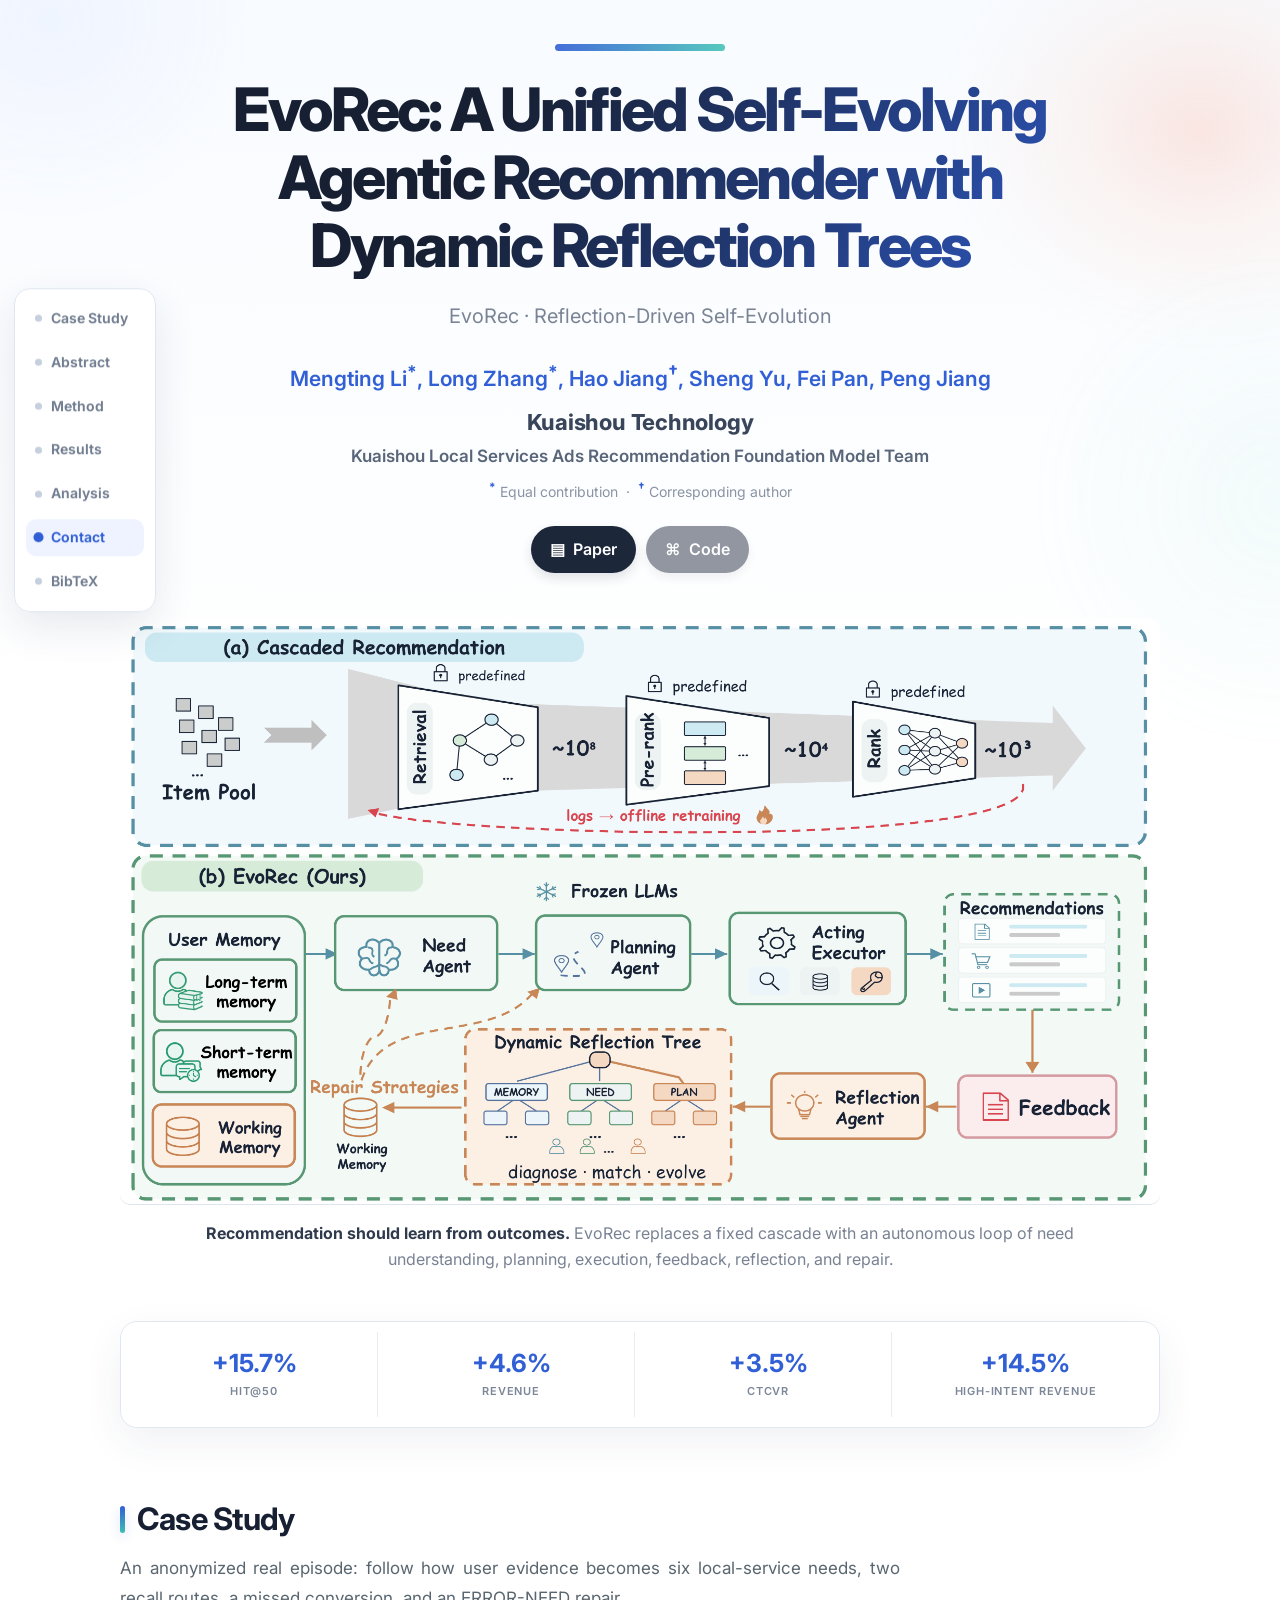
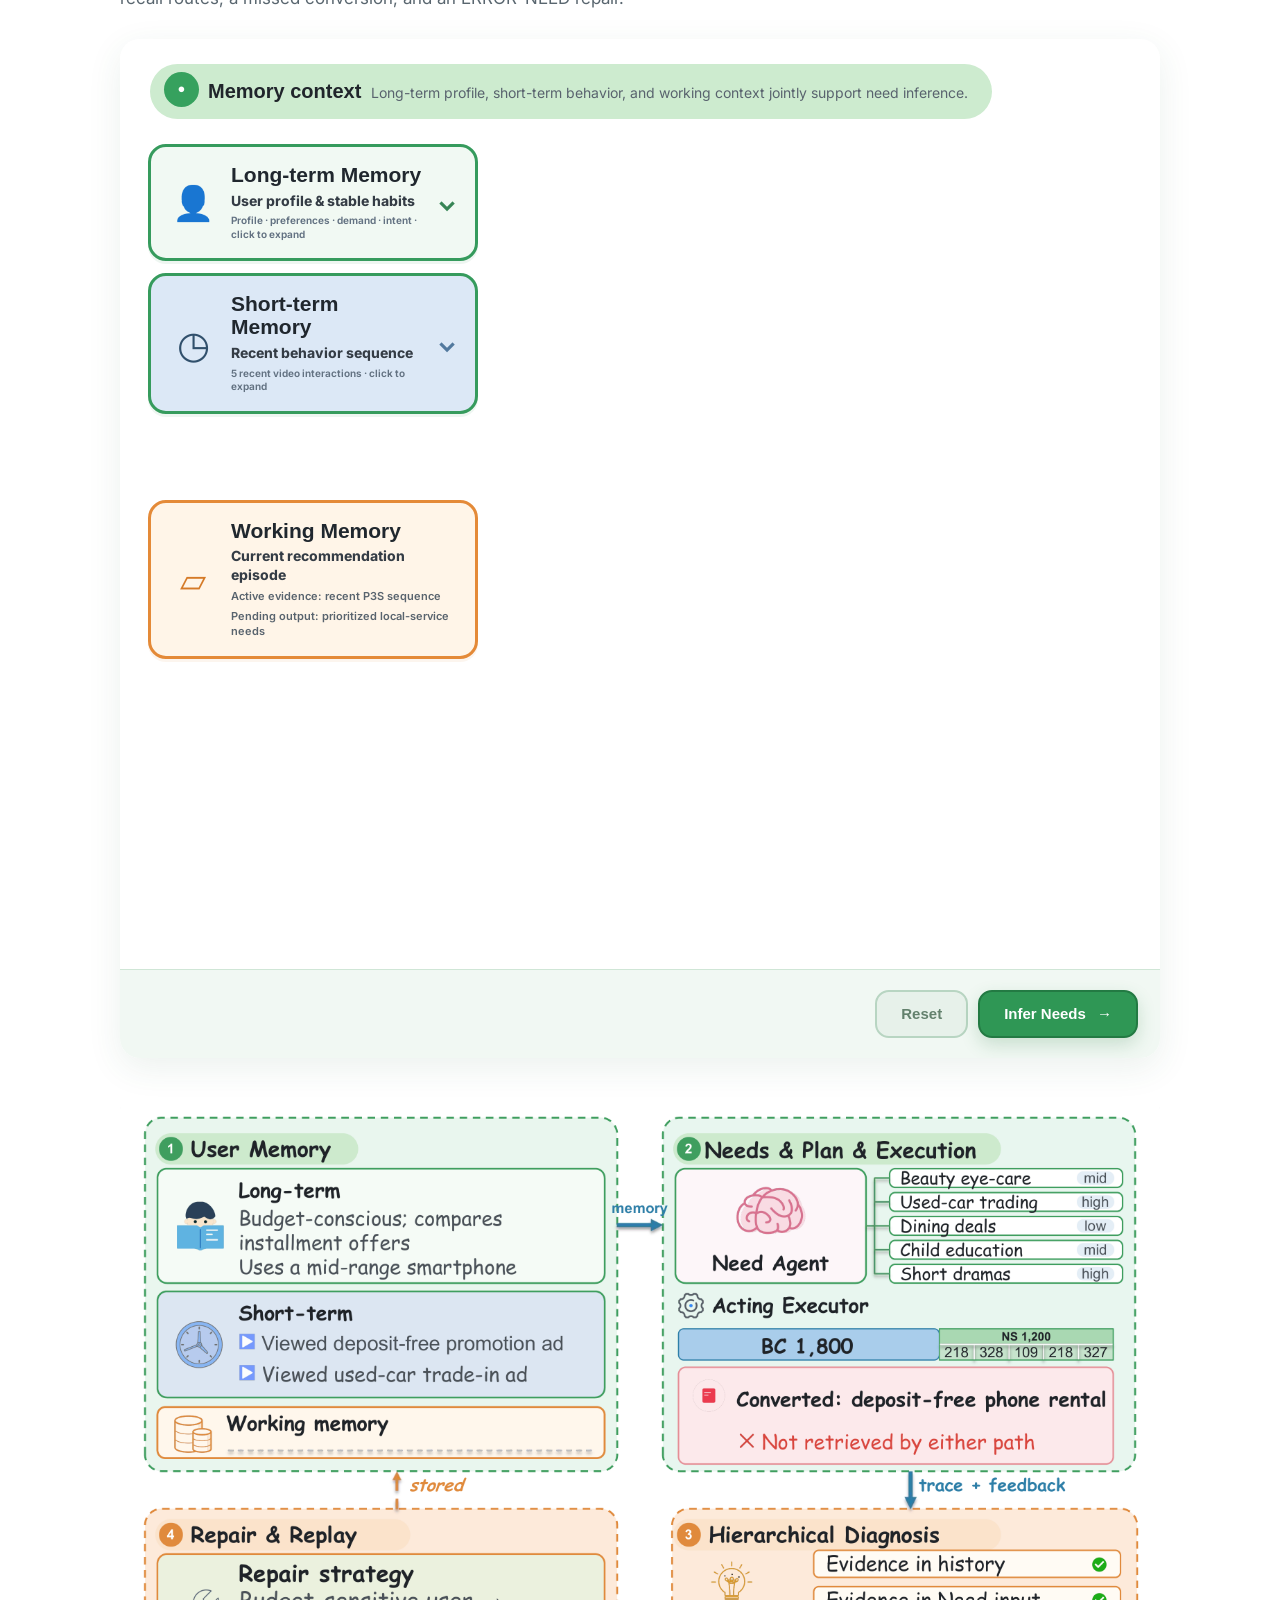
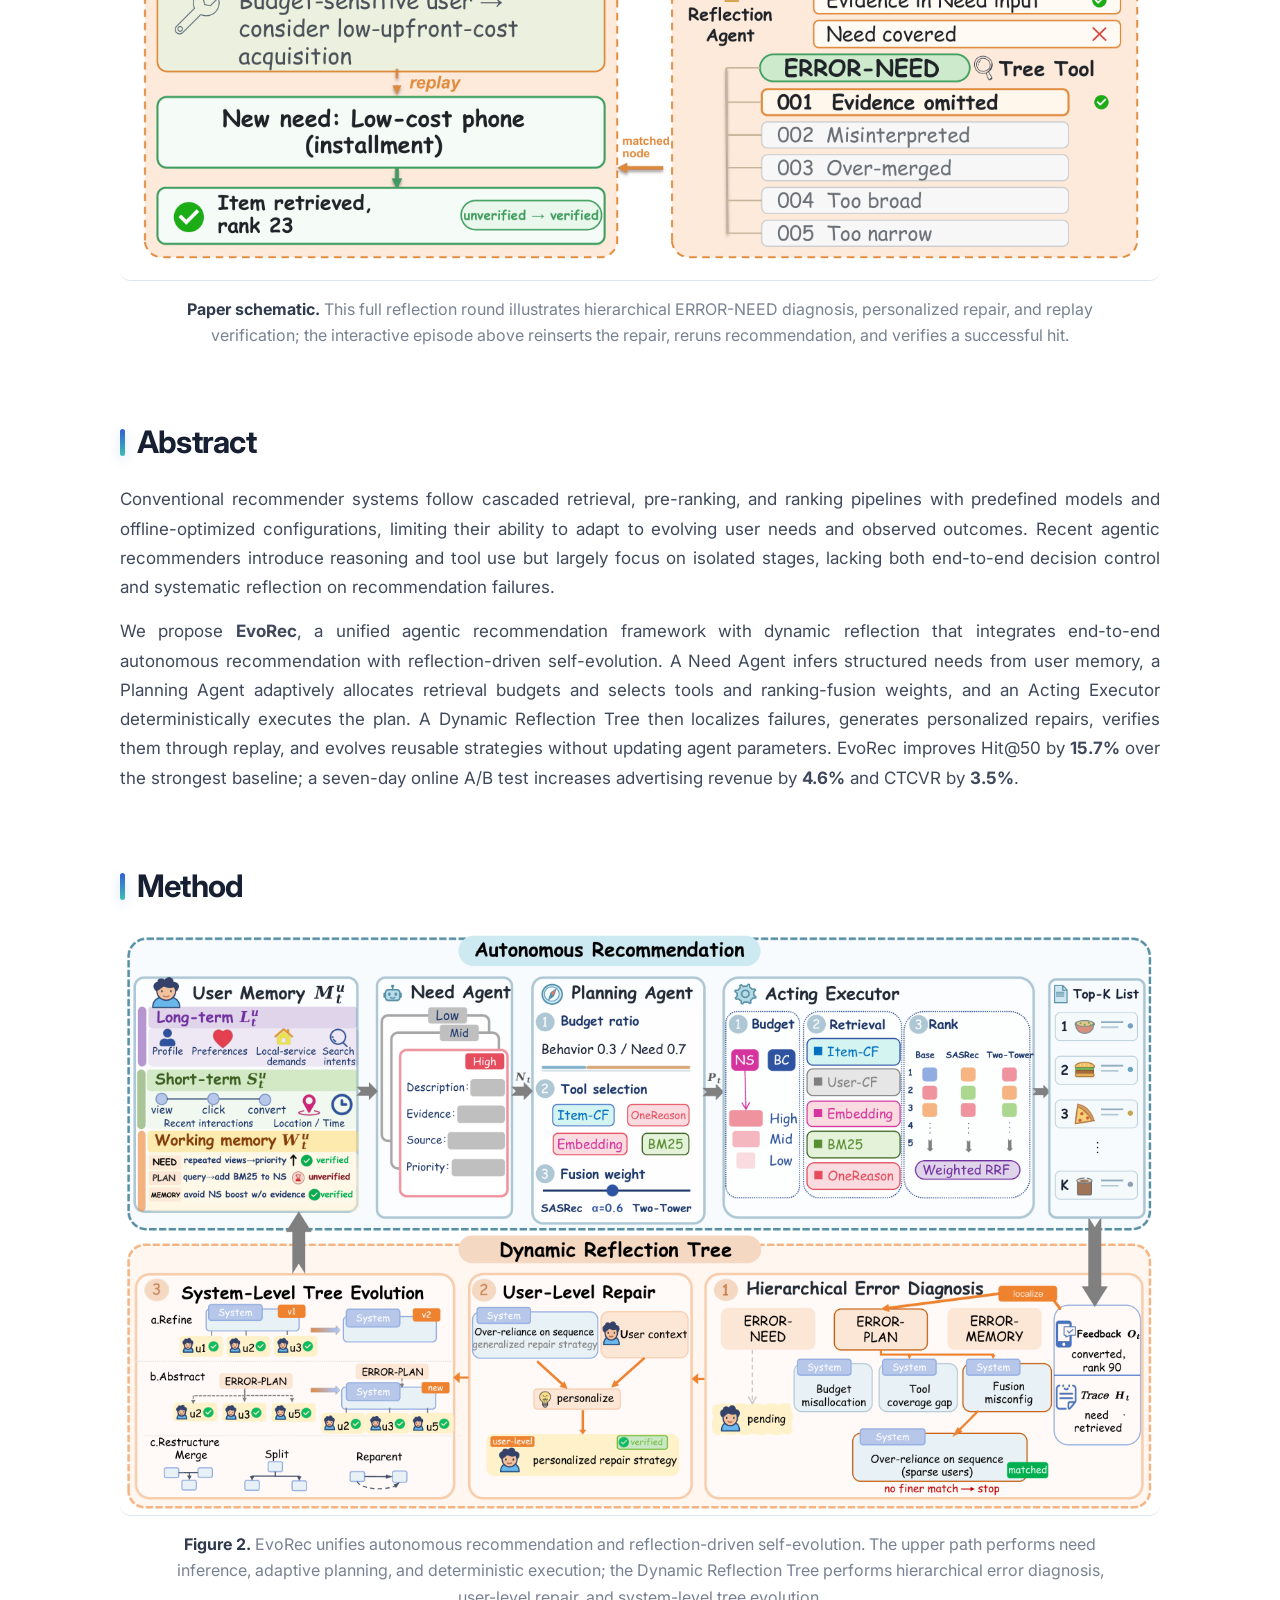
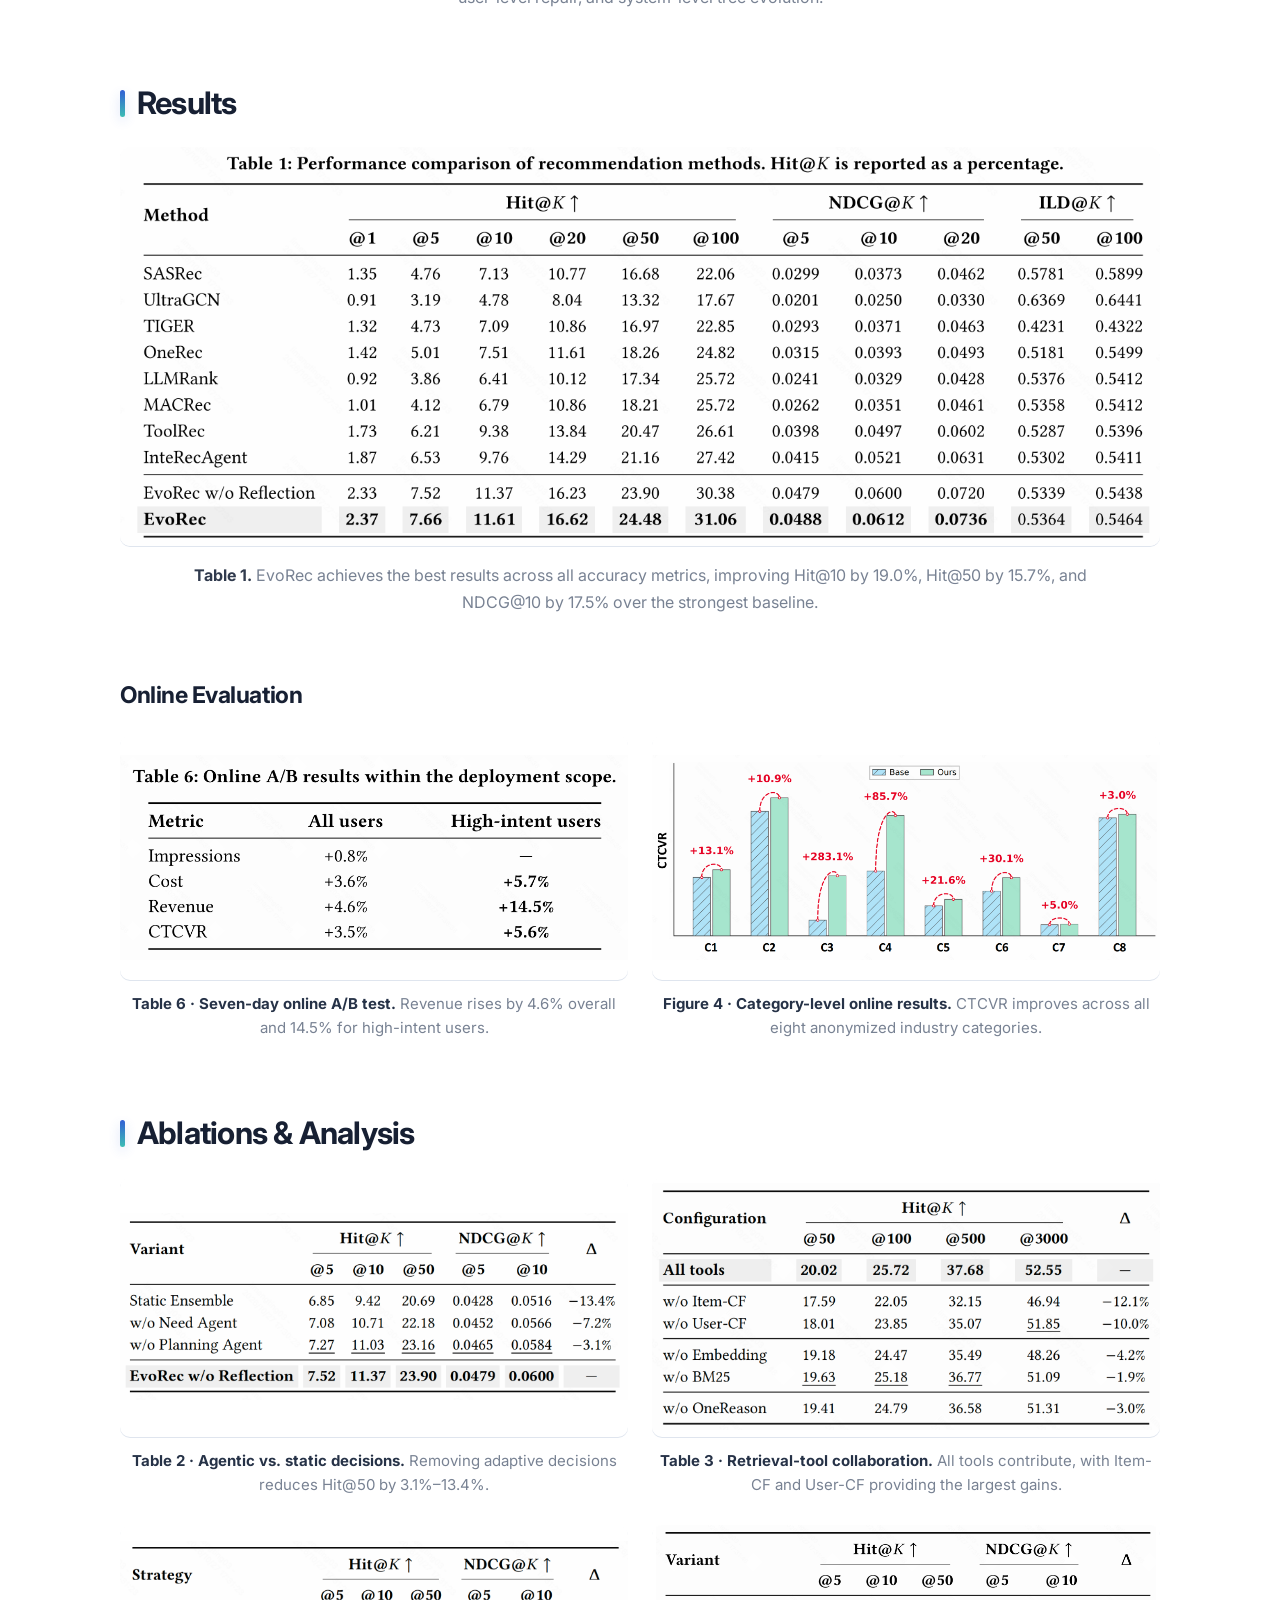
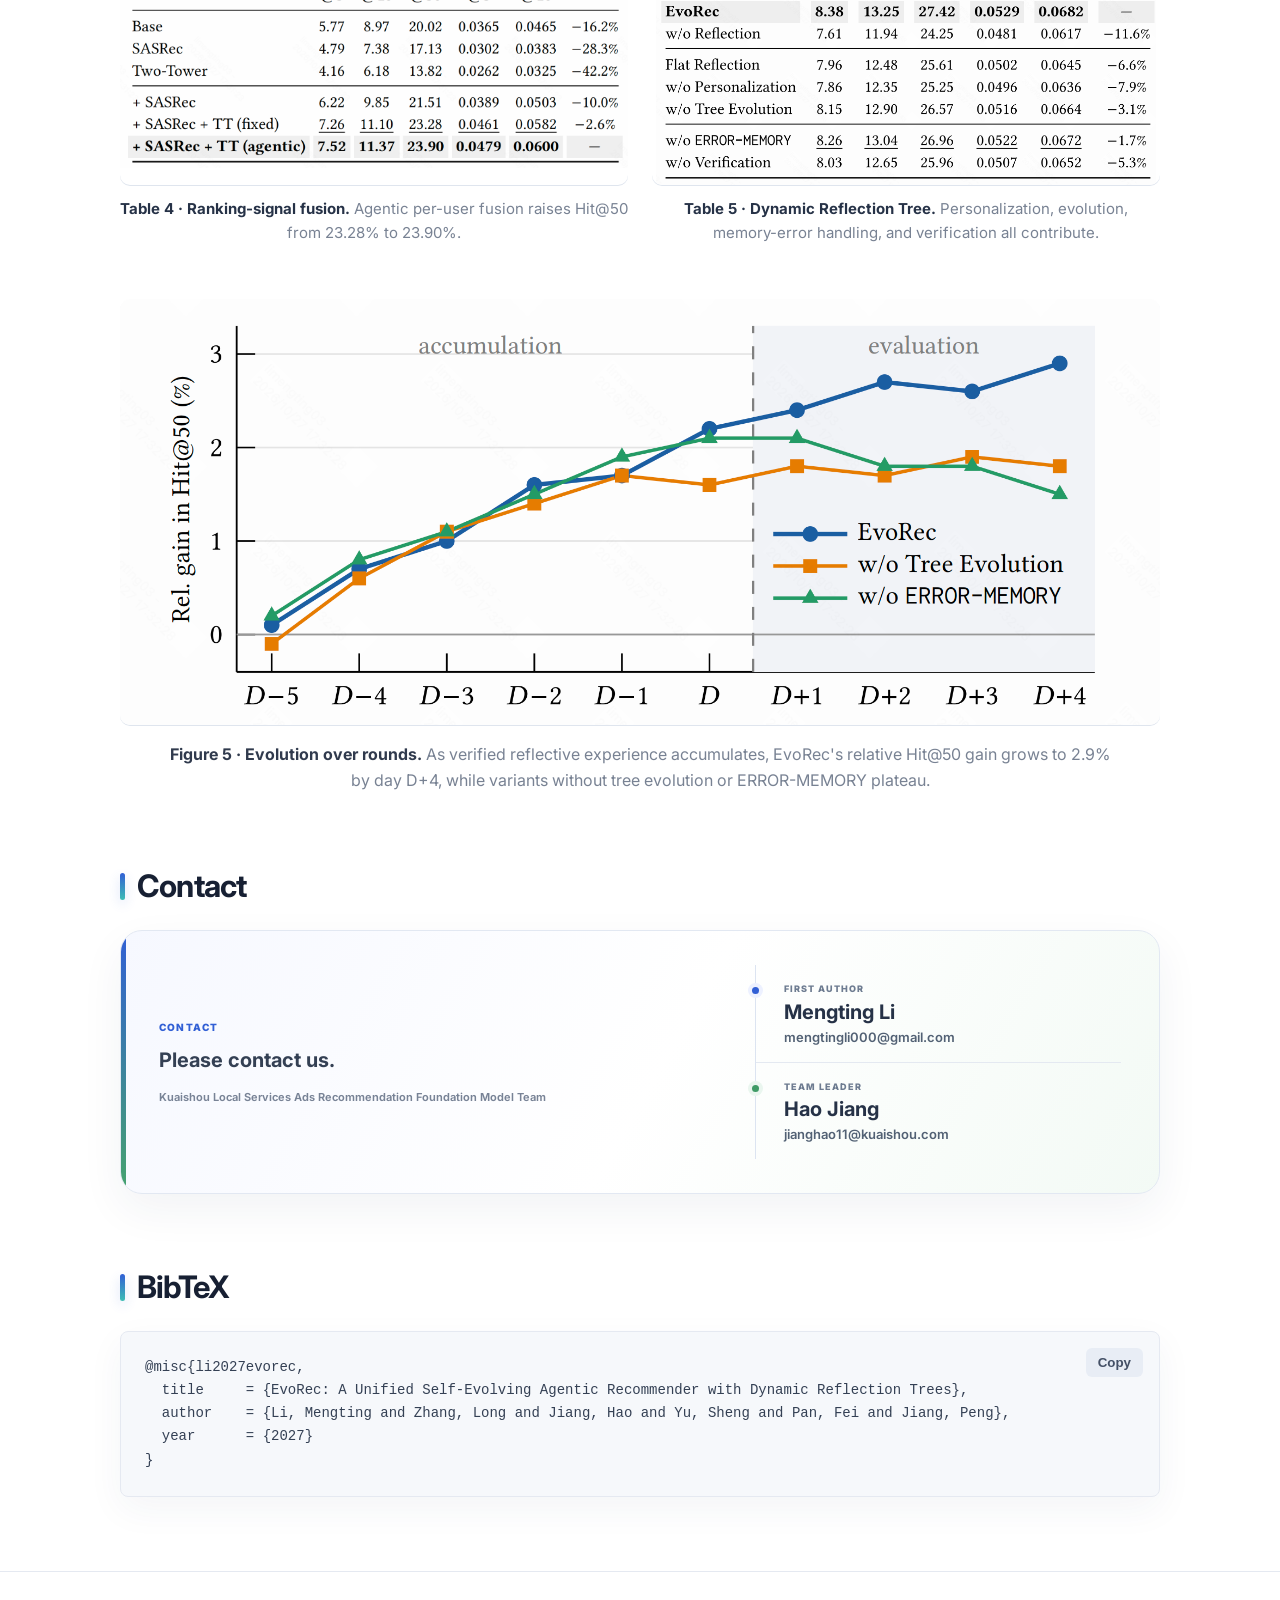
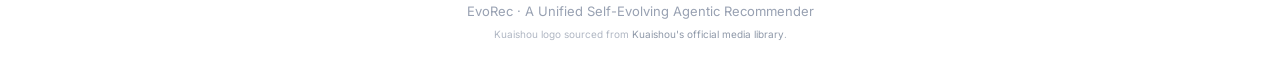
==== commit c32e81e3: "Align recall result rows with route cards and restore directional arrows" ====
--- a/index.html
+++ b/index.html
@@ -49,6 +49,46 @@
 html body #reasoning-canvas[data-stage="4"].allocation-started .tool-pool i:nth-child(5){left:59%!important;top:530px!important}
 }
 @media(prefers-reduced-motion:reduce){html body #reasoning-canvas[data-stage="4"] .tool-pool i{transition:none!important}}
+</style>
+<style id="unified-retrieval">
+.recall-mosaic{display:none}
+html body #reasoning-canvas[data-stage="4"] .tool-pool i:nth-child(6){left:40.2%!important;opacity:0!important;pointer-events:none}
+html body #reasoning-canvas[data-stage="4"].allocation-started .tool-pool i:nth-child(3){left:75%!important;top:245px!important}
+html body #reasoning-canvas[data-stage="4"].allocation-started .tool-pool i:nth-child(6){left:75%!important;top:530px!important;opacity:1!important}
+html body #reasoning-canvas[data-stage="4"] .tool-pool{transition:opacity .35s ease!important}
+html body #reasoning-canvas[data-stage="4"].recall-complete .tool-pool,
+html body #reasoning-canvas[data-stage="4"].recall-complete .pool-slots,
+html body #reasoning-canvas[data-stage="4"].recall-complete .tool-step>span,
+html body #reasoning-canvas[data-stage="4"].recall-complete .assignment-paths{opacity:0!important;pointer-events:none!important}
+html body #reasoning-canvas[data-stage="4"].recall-complete .recall-mosaic{display:block;position:absolute;left:43%;width:46%;top:205px;z-index:5;box-sizing:border-box;padding:24px;border:2px solid #438fc1;border-radius:18px;background:#eff7fc;color:#2e668d;animation:mosaic-enter .5s .25s both}
+html body #reasoning-canvas[data-stage="4"].recall-complete .mosaic-ns{top:470px;border-color:#36a15e;background:#eff9f2;color:#28764b}
+.recall-mosaic>b{font:700 18px/1.4 Inter,Arial,sans-serif}
+.recall-mosaic>div{display:grid;grid-template-columns:repeat(8,minmax(0,1fr));gap:8px;grid-auto-rows:22px;margin:16px 0}
+.recall-mosaic>div>span{height:22px;aspect-ratio:auto;max-height:22px;border-radius:5px;background:#80b5d8;animation:mosaic-enter .4s calc(.25s + var(--tile-delay)) both}
+.recall-mosaic>div>span:nth-child(3n){background:#efa66c}.recall-mosaic>div>span:nth-child(4n){background:#a7cc79}.recall-mosaic>div>span:nth-child(5n){background:#b39bd9}
+.mosaic-ns>div>span{background:#80c69c}
+.recall-mosaic>small{font:500 11px/1.4 Inter,Arial,sans-serif;opacity:.75}
+@keyframes mosaic-enter{from{opacity:0;transform:scale(.8)}to{opacity:1;transform:none}}
+@media(max-width:760px){
+html body #reasoning-canvas[data-stage="4"] .tool-pool i:nth-child(6){display:none!important}
+html body #reasoning-canvas[data-stage="4"].allocation-started .tool-pool i:nth-child(6){display:grid!important}
+html body #reasoning-canvas[data-stage="4"].recall-complete .recall-mosaic{left:8%;width:84%;top:260px}
+html body #reasoning-canvas[data-stage="4"].recall-complete .mosaic-ns{top:550px}
+}
+@media(prefers-reduced-motion:reduce){.recall-mosaic,.recall-mosaic>div>span{animation:none!important}}
+</style>
+<style id="aligned-recall-rows">
+@media(min-width:761px){
+html body #reasoning-canvas[data-stage="4"] .recall-routes{left:3%!important;top:175px!important;width:36%!important;gap:24px!important}
+html body #reasoning-canvas[data-stage="4"] .route-card{height:230px!important;min-height:230px!important;box-sizing:border-box!important}
+html body #reasoning-canvas[data-stage="4"].recall-complete .recall-mosaic{left:45%!important;width:51%!important;top:175px!important;height:230px!important;padding:18px 22px!important;animation:none!important;overflow:visible!important;display:flex!important;flex-direction:column!important;justify-content:flex-start!important}
+html body #reasoning-canvas[data-stage="4"].recall-complete .mosaic-ns{top:429px!important}
+html body #reasoning-canvas[data-stage="4"].recall-complete .recall-mosaic::before{content:"";position:absolute;left:-11.765%;width:11.765%;top:50%;height:2px;background:currentColor;opacity:.75}
+html body #reasoning-canvas[data-stage="4"].recall-complete .recall-mosaic::after{content:"";position:absolute;left:-8px;top:calc(50% - 5px);width:8px;height:8px;border-right:2px solid currentColor;border-top:2px solid currentColor;transform:rotate(45deg)}
+html body #reasoning-canvas[data-stage="4"] .recall-mosaic>div{display:grid!important;grid-template-columns:repeat(8,minmax(0,22px))!important;grid-auto-rows:18px!important;justify-content:space-between!important;gap:6px!important;margin:12px 0!important;padding:0!important;min-height:0!important;flex:none!important}
+html body #reasoning-canvas[data-stage="4"] .recall-mosaic>div>span{display:block!important;width:18px!important;height:18px!important;min-height:0!important;margin:0!important;padding:0!important;border-radius:4px!important}
+html body #reasoning-canvas[data-stage="4"] .recall-mosaic>small{margin-top:auto!important}
+}
 </style>
 </head>
 <body>
@@ -104,7 +144,7 @@
             <div class="route-card ns-route"><span>Route 02</span><b>Need Satisfaction</b><small>Priority-weighted allocation · 3 : 2 : 1</small><div class="route-tools"><i>Success</i><i>1,200 returned</i></div><em>Budget · 1,200</em></div>
           </div>
           <div class="planner-node"><span>Planning Agent</span><b>Allocate · Select · Fuse</b><small>BC 60% · NS 40%</small></div>
-          <div class="execution-flow" aria-label="Tool allocation, candidate merge, and ranking"><div class="execution-step tool-step"><span>Retrieval tool pool</span><div class="pool-slots" aria-hidden="true"><i></i><i></i><i></i><i></i><i></i></div><div class="assignment-paths" aria-hidden="true"><i></i><i></i><i></i></div><div class="tool-pool"><i class="tool-item-cf">Item-CF</i><i class="tool-user-cf">User-CF</i><i class="tool-embedding">Embedding</i><i class="tool-bm25">BM25</i><i class="tool-one-reason">OneReason</i></div></div><div class="execution-arrow">→</div><div class="execution-step merge-step"><span>Candidate merge</span><b>Snake-order interleaving</b><small>3,000 recalled · deduplicate lists</small></div><div class="execution-arrow">→</div><div class="execution-step rank-step"><span>Rank</span><div class="rankers"><i>Base <small>fixed</small></i><i>SASRec <small>α</small></i><i>Two-Tower <small>1−α</small></i></div></div></div>
+          <div class="recall-mosaic mosaic-bc" aria-label="BC 1,800 recalled candidates"><b>1,800 recalled</b><div aria-hidden="true"><span style="--tile-delay:0ms"></span><span style="--tile-delay:14ms"></span><span style="--tile-delay:28ms"></span><span style="--tile-delay:42ms"></span><span style="--tile-delay:56ms"></span><span style="--tile-delay:70ms"></span><span style="--tile-delay:84ms"></span><span style="--tile-delay:98ms"></span><span style="--tile-delay:112ms"></span><span style="--tile-delay:126ms"></span><span style="--tile-delay:140ms"></span><span style="--tile-delay:154ms"></span><span style="--tile-delay:168ms"></span><span style="--tile-delay:182ms"></span><span style="--tile-delay:196ms"></span><span style="--tile-delay:210ms"></span><span style="--tile-delay:224ms"></span><span style="--tile-delay:238ms"></span><span style="--tile-delay:252ms"></span><span style="--tile-delay:266ms"></span><span style="--tile-delay:280ms"></span><span style="--tile-delay:294ms"></span><span style="--tile-delay:308ms"></span><span style="--tile-delay:322ms"></span><span style="--tile-delay:336ms"></span><span style="--tile-delay:350ms"></span><span style="--tile-delay:364ms"></span><span style="--tile-delay:378ms"></span><span style="--tile-delay:392ms"></span><span style="--tile-delay:406ms"></span><span style="--tile-delay:420ms"></span><span style="--tile-delay:434ms"></span><span style="--tile-delay:448ms"></span><span style="--tile-delay:462ms"></span><span style="--tile-delay:476ms"></span><span style="--tile-delay:490ms"></span><span style="--tile-delay:504ms"></span><span style="--tile-delay:518ms"></span><span style="--tile-delay:532ms"></span><span style="--tile-delay:546ms"></span></div><small>Illustrative candidate sample</small></div><div class="recall-mosaic mosaic-ns" aria-label="NS 1,200 recalled candidates"><b>1,200 recalled</b><div aria-hidden="true"><span style="--tile-delay:0ms"></span><span style="--tile-delay:14ms"></span><span style="--tile-delay:28ms"></span><span style="--tile-delay:42ms"></span><span style="--tile-delay:56ms"></span><span style="--tile-delay:70ms"></span><span style="--tile-delay:84ms"></span><span style="--tile-delay:98ms"></span><span style="--tile-delay:112ms"></span><span style="--tile-delay:126ms"></span><span style="--tile-delay:140ms"></span><span style="--tile-delay:154ms"></span><span style="--tile-delay:168ms"></span><span style="--tile-delay:182ms"></span><span style="--tile-delay:196ms"></span><span style="--tile-delay:210ms"></span><span style="--tile-delay:224ms"></span><span style="--tile-delay:238ms"></span><span style="--tile-delay:252ms"></span><span style="--tile-delay:266ms"></span><span style="--tile-delay:280ms"></span><span style="--tile-delay:294ms"></span><span style="--tile-delay:308ms"></span><span style="--tile-delay:322ms"></span><span style="--tile-delay:336ms"></span><span style="--tile-delay:350ms"></span><span style="--tile-delay:364ms"></span><span style="--tile-delay:378ms"></span><span style="--tile-delay:392ms"></span><span style="--tile-delay:406ms"></span><span style="--tile-delay:420ms"></span><span style="--tile-delay:434ms"></span></div><small>Illustrative candidate sample</small></div><div class="execution-flow" aria-label="Tool allocation, candidate merge, and ranking"><div class="execution-step tool-step"><span>Retrieval tool pool</span><div class="pool-slots" aria-hidden="true"><i></i><i></i><i></i><i></i><i></i></div><div class="assignment-paths" aria-hidden="true"><i></i><i></i><i></i></div><div class="tool-pool"><i class="tool-item-cf">Item-CF</i><i class="tool-user-cf">User-CF</i><i class="tool-embedding">Embedding</i><i class="tool-bm25">BM25</i><i class="tool-one-reason">OneReason</i><i class="tool-embedding-copy">Embedding</i></div></div><div class="execution-arrow">→</div><div class="execution-step merge-step"><span>Candidate merge</span><b>Snake-order interleaving</b><small>3,000 recalled · deduplicate lists</small></div><div class="execution-arrow">→</div><div class="execution-step rank-step"><span>Rank</span><div class="rankers"><i>Base <small>fixed</small></i><i>SASRec <small>α</small></i><i>Two-Tower <small>1−α</small></i></div></div></div>
           <section class="retrieval-story" aria-label="Recalled candidates are fused and ranked">
             <div class="candidate-stream stream-bc"><header><span>BC</span><b>1,800 recalled</b></header><div class="candidate-tiles" aria-hidden="true"><i></i><i></i><i></i><i></i><i></i><i></i><i></i><i></i><i></i><i></i><i></i><i></i><i></i><i></i><i></i><i></i><i></i><i></i><i></i><i></i><i></i><i></i><i></i><i></i></div></div>
             <div class="candidate-stream stream-ns"><header><span>NS</span><b>1,200 recalled</b></header><div class="candidate-tiles" aria-hidden="true"><i></i><i></i><i></i><i></i><i></i><i></i><i></i><i></i><i></i><i></i><i></i><i></i><i></i><i></i><i></i><i></i><i></i><i></i></div></div>
@@ -169,9 +209,12 @@
 (() => {
   let assignmentTimer;
   let assigned = false;
+  let recalled = false;
   const syncAssignment = () => {
     clearTimeout(assignmentTimer);
     assigned = false;
+    recalled = false;
+    reasoningCanvas.classList.remove('recall-complete');
     reasoningCanvas.classList.remove('allocation-started');
     if (reasoningCanvas.dataset.stage === '4') {
       caseAction.innerHTML = 'Assign Tools <span>→</span>';
@@ -181,9 +224,29 @@
   new MutationObserver(syncAssignment).observe(reasoningCanvas, {attributes:true, attributeFilter:['data-stage']});
   caseReset.addEventListener('click', syncAssignment);
   caseAction.addEventListener('click', (event) => {
-    if (reasoningCanvas.dataset.stage !== '4' || assigned) return;
+    if (reasoningCanvas.dataset.stage !== '4') return;
     event.stopImmediatePropagation();
     if (caseTransitioning) return;
+    if (recalled) {
+      showCaseStep(4);
+      caseStageCaption.innerHTML = '<b>Merge and rank recalled candidates</b><span>The two result sets are fused, deduplicated, and ranked.</span>';
+      caseAction.innerHTML = 'View Results <span>→</span>';
+      return;
+    }
+    if (assigned) {
+      caseTransitioning = true;
+      caseAction.disabled = true;
+      caseAction.textContent = 'Retrieving…';
+      reasoningCanvas.classList.add('recall-complete');
+      caseStageCaption.innerHTML = '<b>Tools return candidate sets</b><span>BC recalls 1,800 candidates; NS recalls 1,200. Each colored tile represents a candidate sample.</span>';
+      assignmentTimer = setTimeout(() => {
+        recalled = true;
+        caseTransitioning = false;
+        caseAction.disabled = false;
+        caseAction.innerHTML = 'Merge &amp; Rank <span>→</span>';
+      }, 1300);
+      return;
+    }
     caseTransitioning = true;
     caseAction.disabled = true;
     caseAction.textContent = 'Assigning tools…';
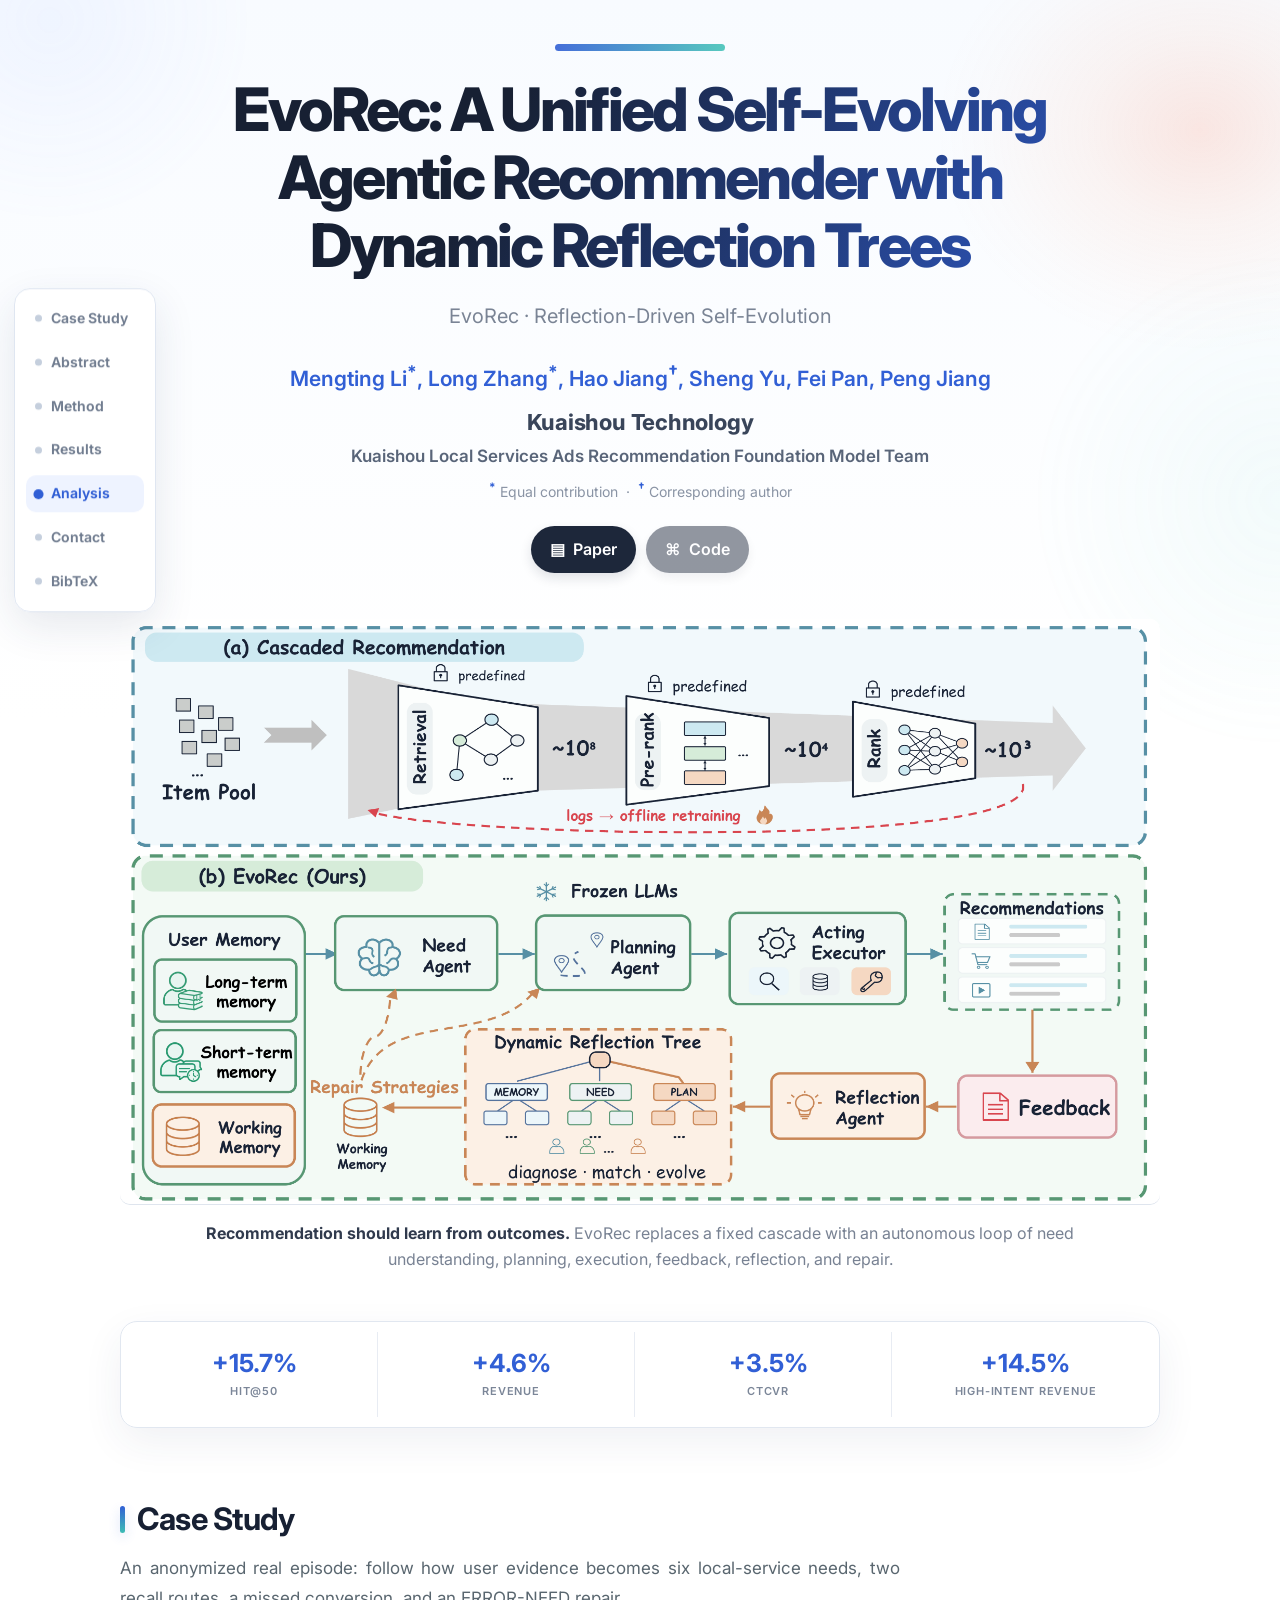
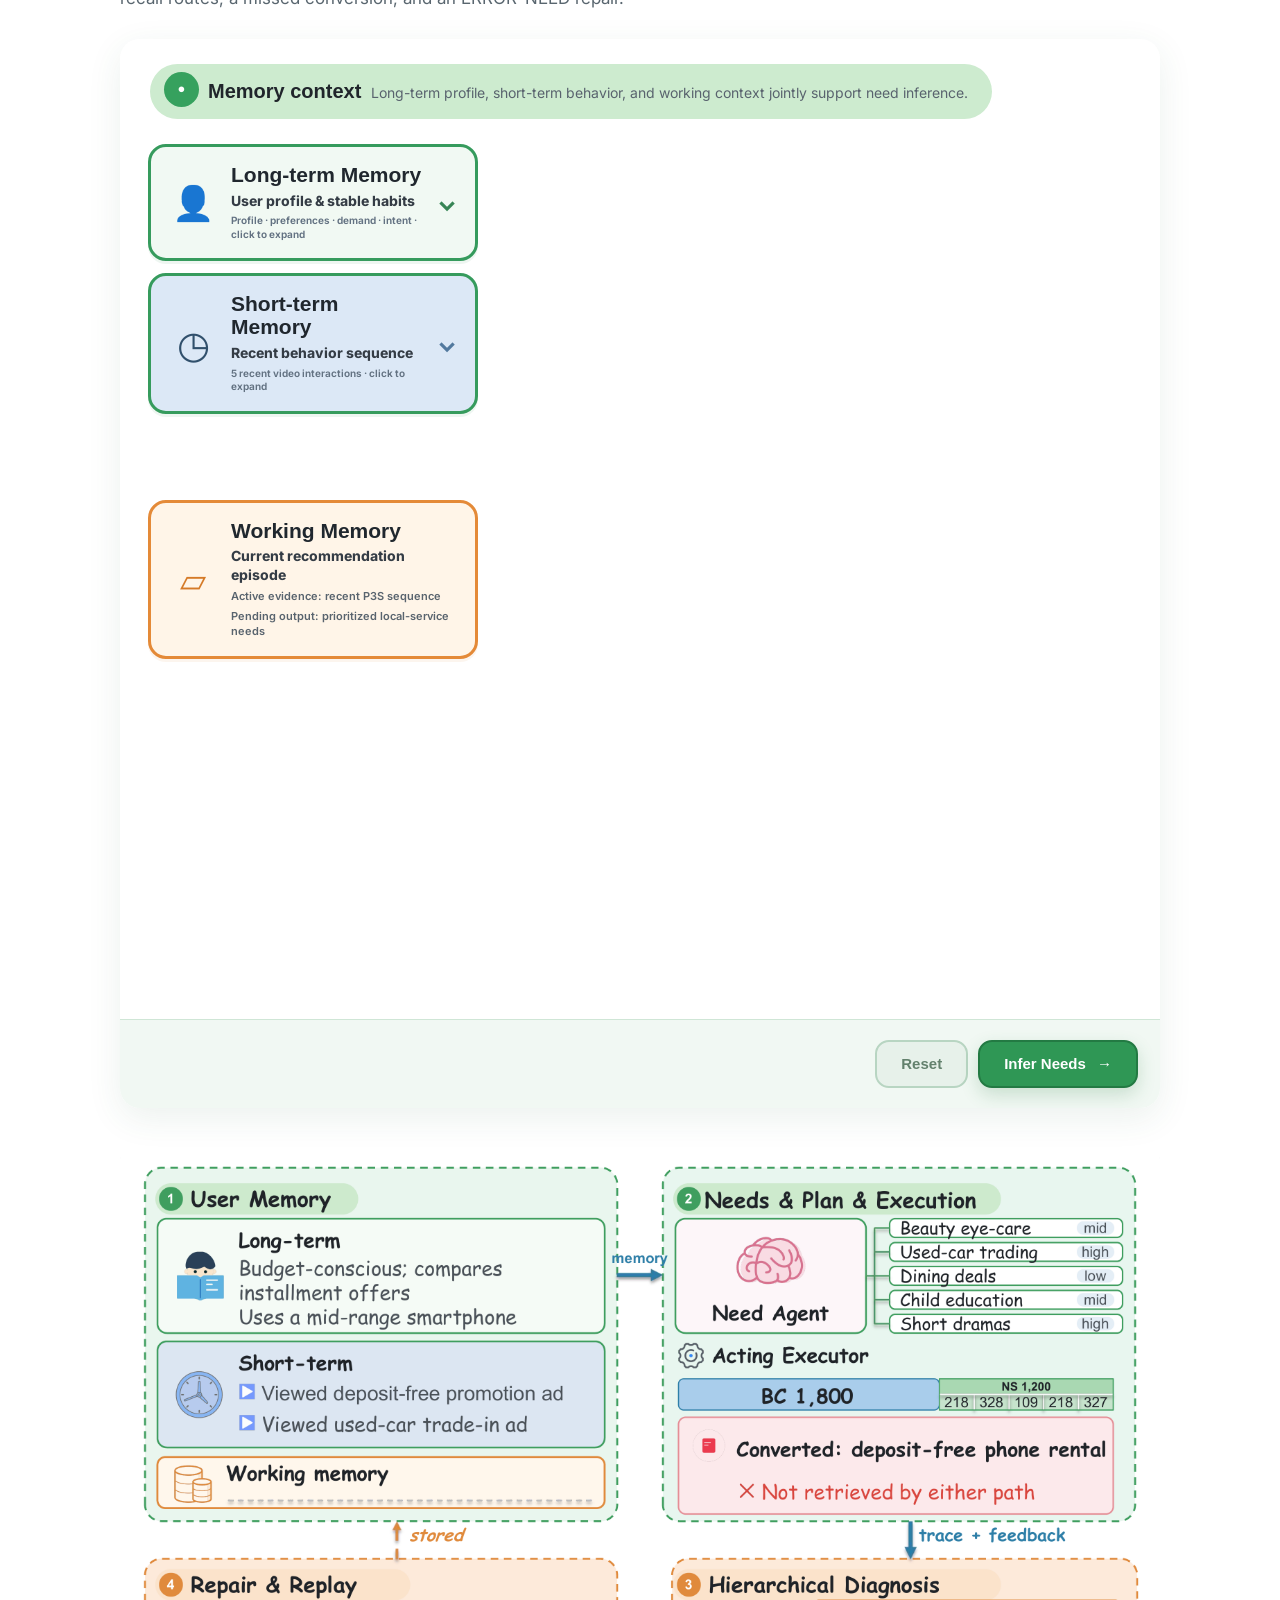
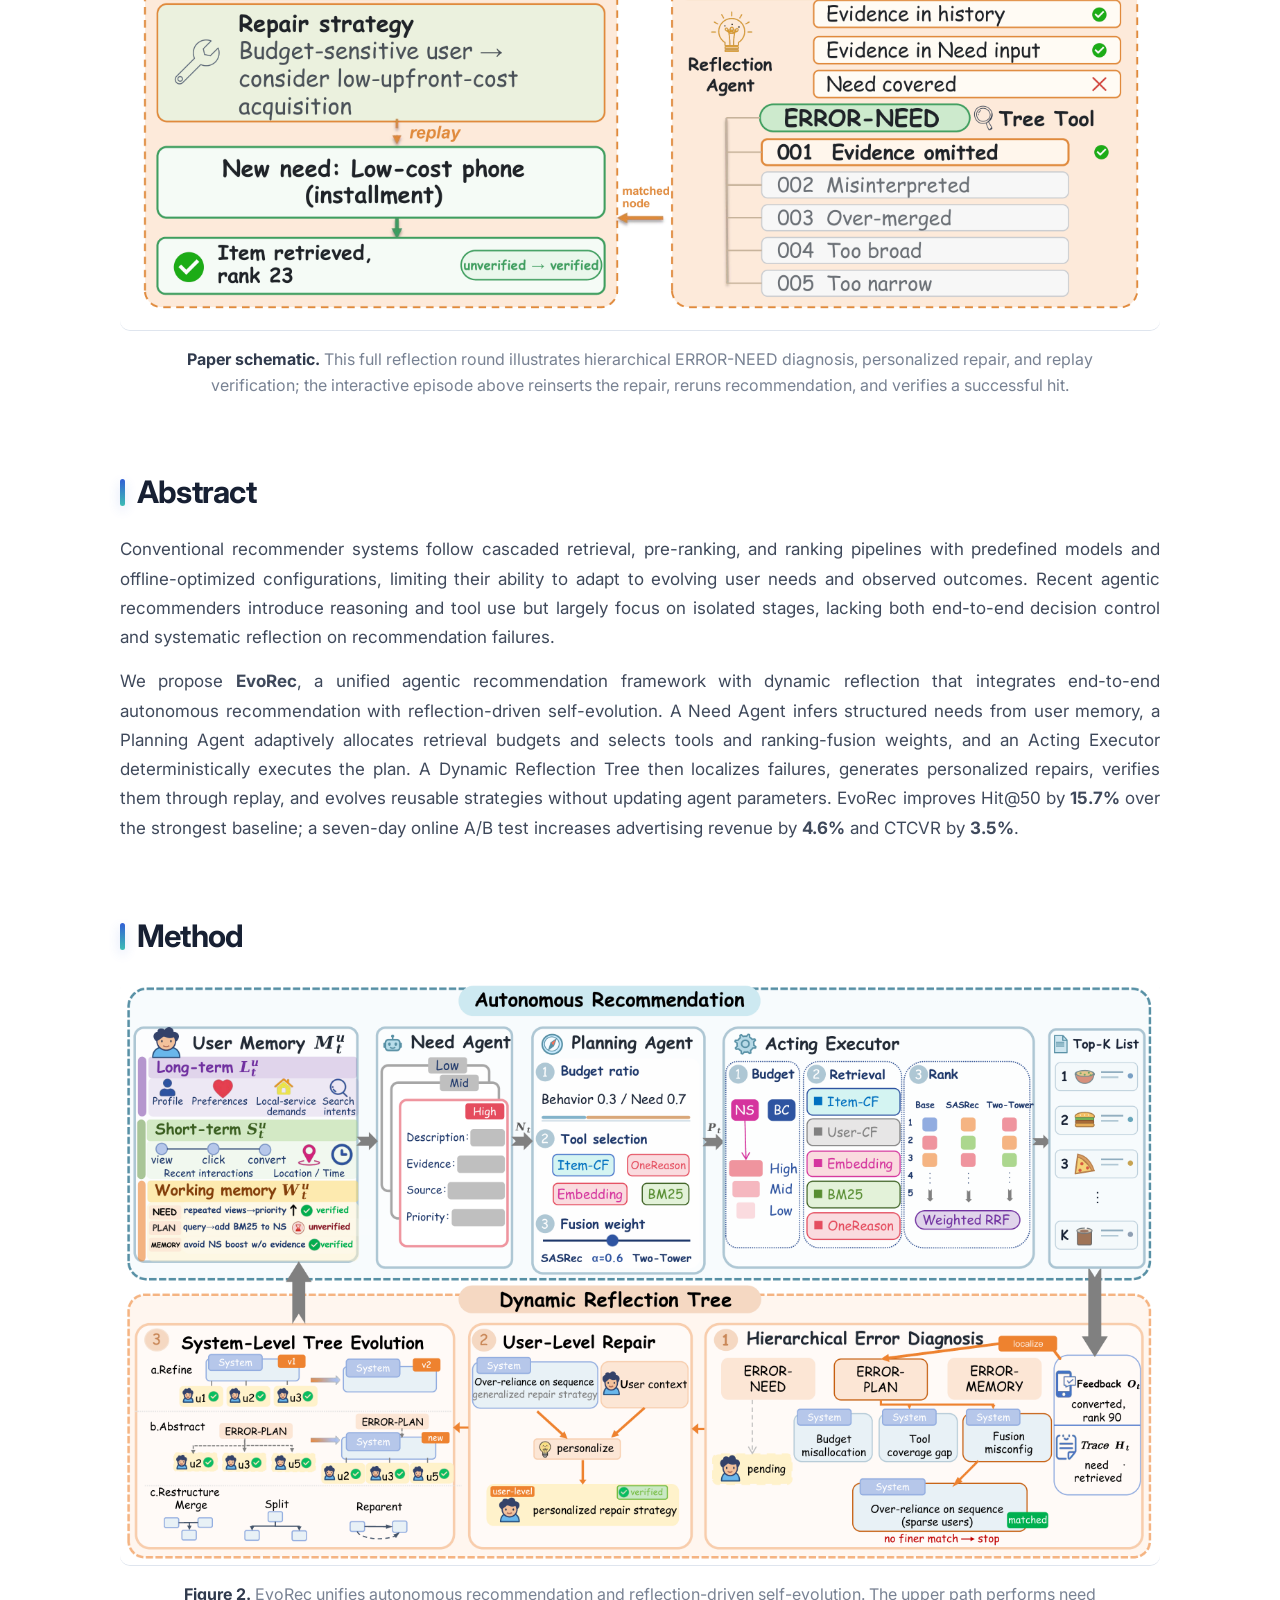
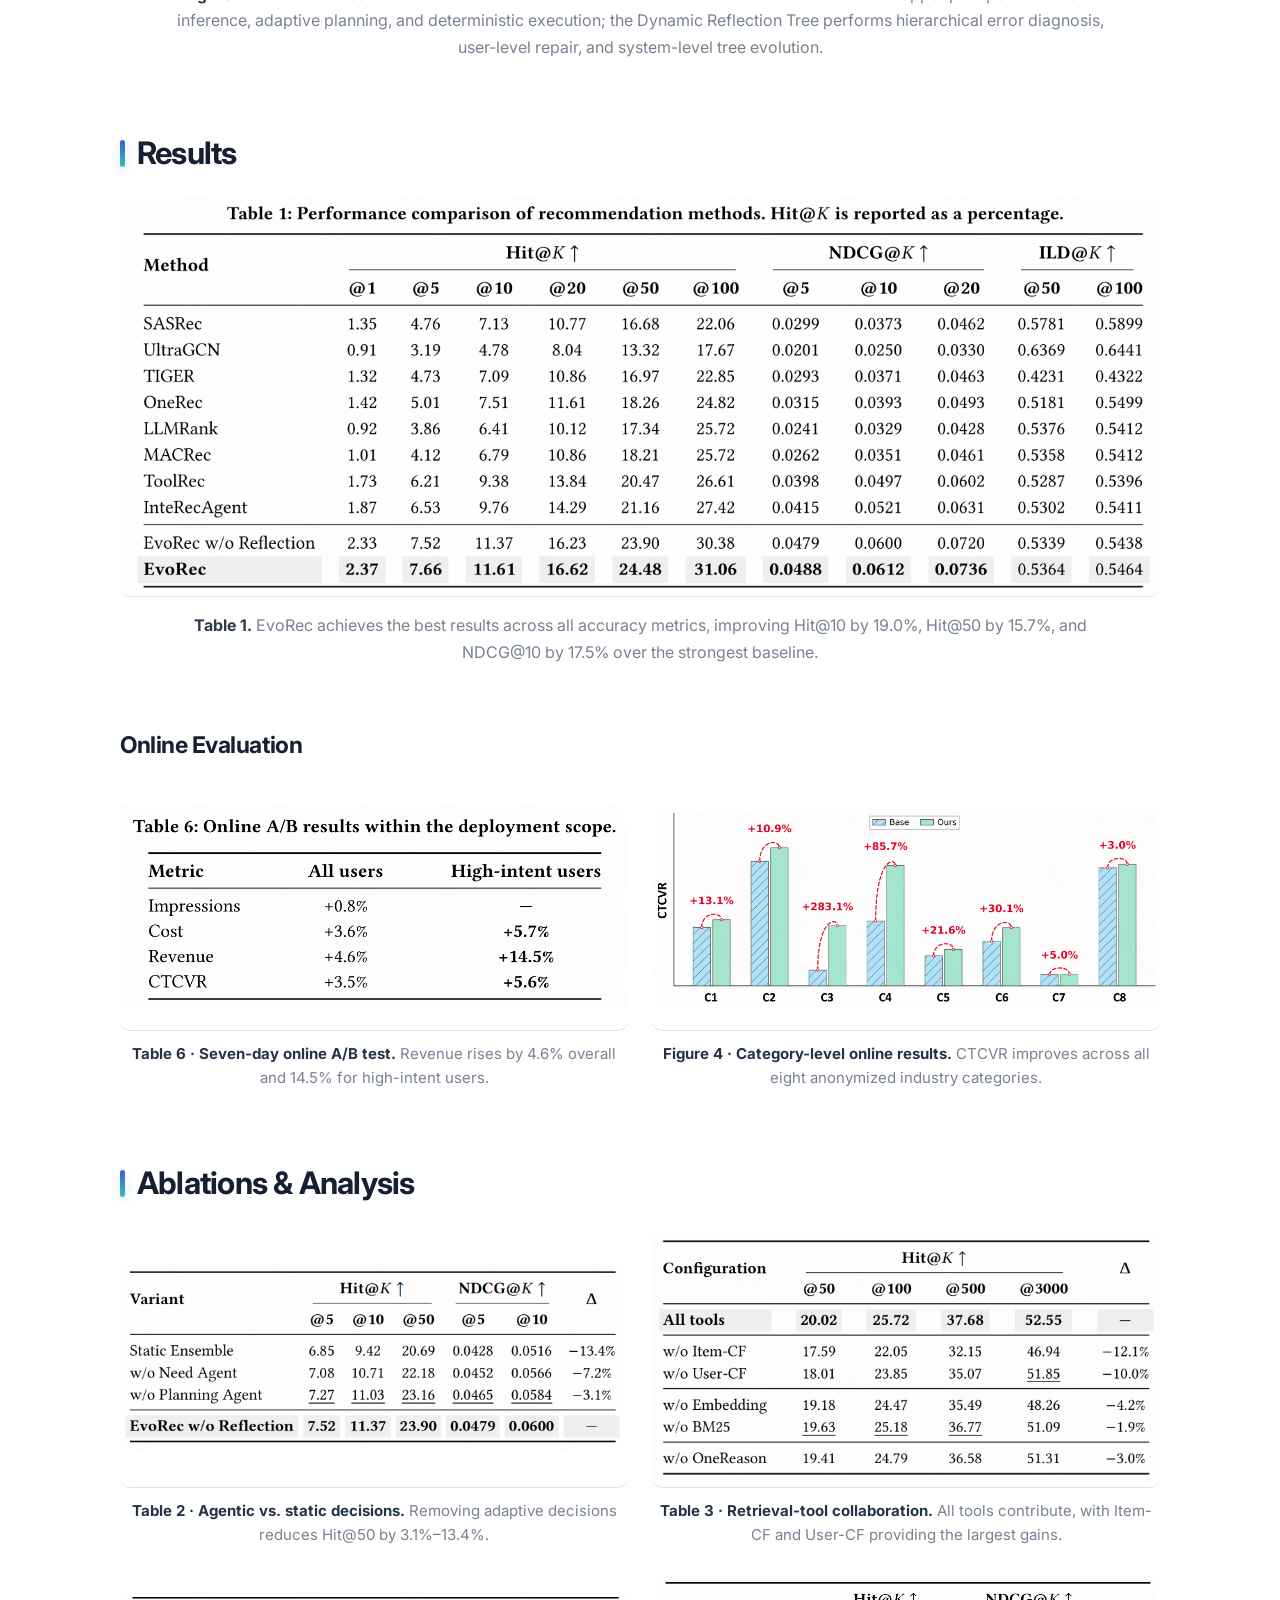
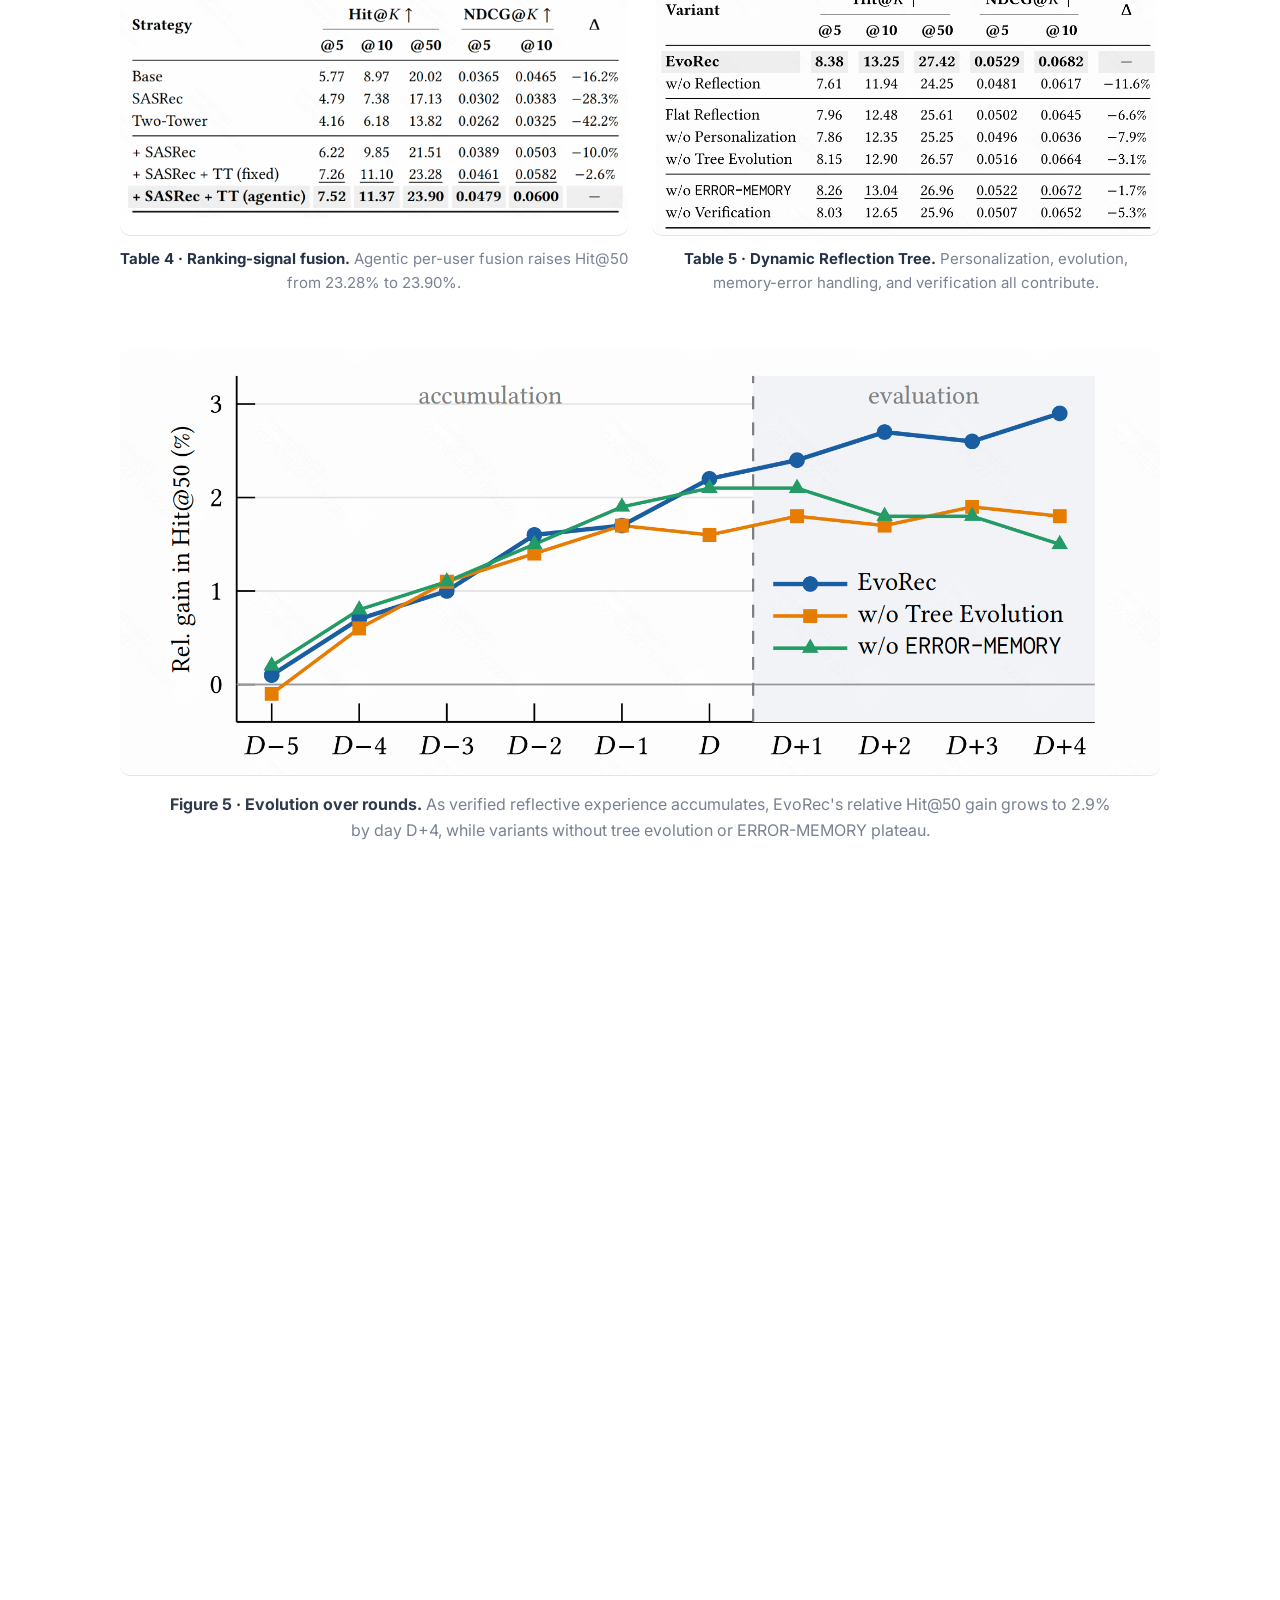
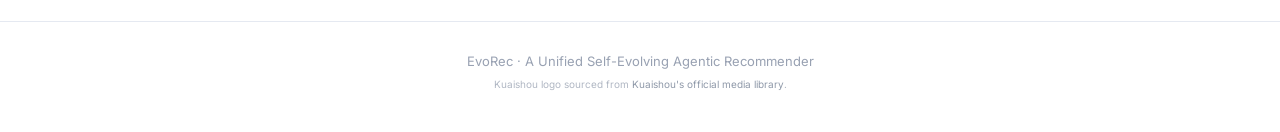
==== commit 998f0977: "Keep case study stage height consistent across all scenes" ====
--- a/index.html
+++ b/index.html
@@ -88,6 +88,53 @@
 html body #reasoning-canvas[data-stage="4"] .recall-mosaic>div{display:grid!important;grid-template-columns:repeat(8,minmax(0,22px))!important;grid-auto-rows:18px!important;justify-content:space-between!important;gap:6px!important;margin:12px 0!important;padding:0!important;min-height:0!important;flex:none!important}
 html body #reasoning-canvas[data-stage="4"] .recall-mosaic>div>span{display:block!important;width:18px!important;height:18px!important;min-height:0!important;margin:0!important;padding:0!important;border-radius:4px!important}
 html body #reasoning-canvas[data-stage="4"] .recall-mosaic>small{margin-top:auto!important}
+}
+</style>
+<style id="complete-recall-layout">
+.complete-recall-flow{display:none}
+html body #reasoning-canvas[data-stage="4"].recall-complete .recall-routes,
+html body #reasoning-canvas[data-stage="4"].recall-complete .recall-mosaic,
+html body #reasoning-canvas[data-stage="4"].recall-complete .execution-flow{display:none!important}
+html body #reasoning-canvas[data-stage="4"].recall-complete .complete-recall-flow{display:grid!important;position:absolute;left:3%;right:3%;top:175px;grid-template-columns:minmax(0,36fr) minmax(32px,5fr) minmax(0,25fr) minmax(32px,5fr) minmax(0,29fr);align-items:stretch;font-family:Inter,Arial,sans-serif;color:#345a75}
+.complete-recall-flow *{box-sizing:border-box}
+.complete-routes{display:grid;gap:22px}
+.complete-recall-flow article{padding:20px;border:2px solid;border-radius:18px;min-width:0}
+.complete-bc{background:#edf6fc;border-color:#438fc1!important}
+.complete-ns{background:#eff9f2;border-color:#36a15e!important;color:#28764b}
+.complete-recall-flow h3{font:750 17px/1.4 Inter,Arial,sans-serif;margin:8px 0 14px}
+.complete-recall-flow small{font:650 11px/1.5 Inter,Arial,sans-serif}
+.complete-recall-flow strong{font:750 18px/1.4 Inter,Arial,sans-serif}
+.complete-recall-flow p{font:550 11px/1.5 Inter,Arial,sans-serif;margin:16px 0 0}
+.complete-tiles{display:grid;grid-template-columns:repeat(8,minmax(0,1fr));gap:6px;margin:16px 0}
+.complete-tiles i{display:block;aspect-ratio:1;border-radius:4px}
+.complete-arrow{display:flex;align-items:center;justify-content:center;font:500 28px/1 Arial,sans-serif;color:#7a8c9d;padding:0 6px}
+.complete-merge{display:flex;flex-direction:column;justify-content:center;background:#f5f0fc;border-color:#8056bb!important;color:#694797;text-align:center}
+.complete-merge h3{text-transform:uppercase;font-size:13px}
+.complete-merge strong{font-size:23px}
+.complete-merge .complete-tiles{grid-template-columns:repeat(5,minmax(0,1fr));margin:24px 0 8px}
+.complete-rank{display:flex;flex-direction:column;justify-content:center;background:#fff7ed;border-color:#e5a05b!important;color:#985e2d;text-align:center}
+.complete-rank h3{text-transform:uppercase}
+.complete-rank>div{display:grid;gap:14px;margin:20px 0}
+.complete-rank b{display:flex;flex-direction:column;gap:8px;justify-content:center;min-height:94px;padding:15px 6px;background:white;border:1.5px solid #e5a05b;border-radius:14px;font-size:17px}
+.complete-rank>strong{font-size:13px;color:#28764b}
+#reasoning-canvas.pipeline-ranked .complete-merge,#reasoning-canvas.pipeline-ranked .complete-rank{box-shadow:0 8px 24px #6b598322}
+@media(max-width:760px){html body #reasoning-canvas[data-stage="4"].recall-complete{height:1650px!important}html body #reasoning-canvas[data-stage="4"].recall-complete .complete-recall-flow{top:180px;grid-template-columns:1fr;gap:16px}.complete-arrow{transform:rotate(90deg);height:25px}.complete-rank b{min-height:60px}.complete-tiles i{max-height:24px}.complete-routes{grid-template-columns:1fr 1fr;gap:12px}.complete-recall-flow article{padding:14px}.complete-recall-flow h3{font-size:15px}}
+</style>
+<style id="stable-case-study-height">
+/* One stage size per viewport, independent of scene and animation state. */
+html body #case-flow #reasoning-canvas.reasoning-canvas{
+--case-stage-height:980px;
+height:var(--case-stage-height)!important;
+min-height:var(--case-stage-height)!important;
+max-height:var(--case-stage-height)!important;
+box-sizing:border-box!important;
+flex:none!important;
+transition-property:background-color,opacity!important;
+overflow:auto!important;
+overflow-anchor:none;
+}
+@media(max-width:900px){
+html body #case-flow #reasoning-canvas.reasoning-canvas{--case-stage-height:1650px}
 }
 </style>
 </head>
@@ -145,7 +192,14 @@
           </div>
           <div class="planner-node"><span>Planning Agent</span><b>Allocate · Select · Fuse</b><small>BC 60% · NS 40%</small></div>
           <div class="recall-mosaic mosaic-bc" aria-label="BC 1,800 recalled candidates"><b>1,800 recalled</b><div aria-hidden="true"><span style="--tile-delay:0ms"></span><span style="--tile-delay:14ms"></span><span style="--tile-delay:28ms"></span><span style="--tile-delay:42ms"></span><span style="--tile-delay:56ms"></span><span style="--tile-delay:70ms"></span><span style="--tile-delay:84ms"></span><span style="--tile-delay:98ms"></span><span style="--tile-delay:112ms"></span><span style="--tile-delay:126ms"></span><span style="--tile-delay:140ms"></span><span style="--tile-delay:154ms"></span><span style="--tile-delay:168ms"></span><span style="--tile-delay:182ms"></span><span style="--tile-delay:196ms"></span><span style="--tile-delay:210ms"></span><span style="--tile-delay:224ms"></span><span style="--tile-delay:238ms"></span><span style="--tile-delay:252ms"></span><span style="--tile-delay:266ms"></span><span style="--tile-delay:280ms"></span><span style="--tile-delay:294ms"></span><span style="--tile-delay:308ms"></span><span style="--tile-delay:322ms"></span><span style="--tile-delay:336ms"></span><span style="--tile-delay:350ms"></span><span style="--tile-delay:364ms"></span><span style="--tile-delay:378ms"></span><span style="--tile-delay:392ms"></span><span style="--tile-delay:406ms"></span><span style="--tile-delay:420ms"></span><span style="--tile-delay:434ms"></span><span style="--tile-delay:448ms"></span><span style="--tile-delay:462ms"></span><span style="--tile-delay:476ms"></span><span style="--tile-delay:490ms"></span><span style="--tile-delay:504ms"></span><span style="--tile-delay:518ms"></span><span style="--tile-delay:532ms"></span><span style="--tile-delay:546ms"></span></div><small>Illustrative candidate sample</small></div><div class="recall-mosaic mosaic-ns" aria-label="NS 1,200 recalled candidates"><b>1,200 recalled</b><div aria-hidden="true"><span style="--tile-delay:0ms"></span><span style="--tile-delay:14ms"></span><span style="--tile-delay:28ms"></span><span style="--tile-delay:42ms"></span><span style="--tile-delay:56ms"></span><span style="--tile-delay:70ms"></span><span style="--tile-delay:84ms"></span><span style="--tile-delay:98ms"></span><span style="--tile-delay:112ms"></span><span style="--tile-delay:126ms"></span><span style="--tile-delay:140ms"></span><span style="--tile-delay:154ms"></span><span style="--tile-delay:168ms"></span><span style="--tile-delay:182ms"></span><span style="--tile-delay:196ms"></span><span style="--tile-delay:210ms"></span><span style="--tile-delay:224ms"></span><span style="--tile-delay:238ms"></span><span style="--tile-delay:252ms"></span><span style="--tile-delay:266ms"></span><span style="--tile-delay:280ms"></span><span style="--tile-delay:294ms"></span><span style="--tile-delay:308ms"></span><span style="--tile-delay:322ms"></span><span style="--tile-delay:336ms"></span><span style="--tile-delay:350ms"></span><span style="--tile-delay:364ms"></span><span style="--tile-delay:378ms"></span><span style="--tile-delay:392ms"></span><span style="--tile-delay:406ms"></span><span style="--tile-delay:420ms"></span><span style="--tile-delay:434ms"></span></div><small>Illustrative candidate sample</small></div><div class="execution-flow" aria-label="Tool allocation, candidate merge, and ranking"><div class="execution-step tool-step"><span>Retrieval tool pool</span><div class="pool-slots" aria-hidden="true"><i></i><i></i><i></i><i></i><i></i></div><div class="assignment-paths" aria-hidden="true"><i></i><i></i><i></i></div><div class="tool-pool"><i class="tool-item-cf">Item-CF</i><i class="tool-user-cf">User-CF</i><i class="tool-embedding">Embedding</i><i class="tool-bm25">BM25</i><i class="tool-one-reason">OneReason</i><i class="tool-embedding-copy">Embedding</i></div></div><div class="execution-arrow">→</div><div class="execution-step merge-step"><span>Candidate merge</span><b>Snake-order interleaving</b><small>3,000 recalled · deduplicate lists</small></div><div class="execution-arrow">→</div><div class="execution-step rank-step"><span>Rank</span><div class="rankers"><i>Base <small>fixed</small></i><i>SASRec <small>α</small></i><i>Two-Tower <small>1−α</small></i></div></div></div>
-          <section class="retrieval-story" aria-label="Recalled candidates are fused and ranked">
+          <section class="complete-recall-flow" aria-label="Recall, merge and ranking pipeline">
+<div class="complete-routes"><article class="complete-bc"><small>ROUTE 01 · BC</small><h3>Behavior Continuation</h3><strong>1,800 recalled</strong><div class="complete-tiles" aria-hidden="true"><i style="background:#82b7d8"></i><i style="background:#80c69c"></i><i style="background:#efa66c"></i><i style="background:#b39bd9"></i><i style="background:#a7cc79"></i><i style="background:#82b7d8"></i><i style="background:#80c69c"></i><i style="background:#efa66c"></i><i style="background:#b39bd9"></i><i style="background:#a7cc79"></i><i style="background:#82b7d8"></i><i style="background:#80c69c"></i><i style="background:#efa66c"></i><i style="background:#b39bd9"></i><i style="background:#a7cc79"></i><i style="background:#82b7d8"></i><i style="background:#80c69c"></i><i style="background:#efa66c"></i><i style="background:#b39bd9"></i><i style="background:#a7cc79"></i><i style="background:#82b7d8"></i><i style="background:#80c69c"></i><i style="background:#efa66c"></i><i style="background:#b39bd9"></i><i style="background:#a7cc79"></i><i style="background:#82b7d8"></i><i style="background:#80c69c"></i><i style="background:#efa66c"></i><i style="background:#b39bd9"></i><i style="background:#a7cc79"></i><i style="background:#82b7d8"></i><i style="background:#80c69c"></i><i style="background:#efa66c"></i><i style="background:#b39bd9"></i><i style="background:#a7cc79"></i><i style="background:#82b7d8"></i><i style="background:#80c69c"></i><i style="background:#efa66c"></i><i style="background:#b39bd9"></i><i style="background:#a7cc79"></i></div><p>Item-CF · User-CF · Embedding</p></article><article class="complete-ns"><small>ROUTE 02 · NS</small><h3>Need Satisfaction</h3><strong>1,200 recalled</strong><div class="complete-tiles" aria-hidden="true"><i style="background:#82b7d8"></i><i style="background:#80c69c"></i><i style="background:#efa66c"></i><i style="background:#b39bd9"></i><i style="background:#a7cc79"></i><i style="background:#82b7d8"></i><i style="background:#80c69c"></i><i style="background:#efa66c"></i><i style="background:#b39bd9"></i><i style="background:#a7cc79"></i><i style="background:#82b7d8"></i><i style="background:#80c69c"></i><i style="background:#efa66c"></i><i style="background:#b39bd9"></i><i style="background:#a7cc79"></i><i style="background:#82b7d8"></i><i style="background:#80c69c"></i><i style="background:#efa66c"></i><i style="background:#b39bd9"></i><i style="background:#a7cc79"></i><i style="background:#82b7d8"></i><i style="background:#80c69c"></i><i style="background:#efa66c"></i><i style="background:#b39bd9"></i><i style="background:#a7cc79"></i><i style="background:#82b7d8"></i><i style="background:#80c69c"></i><i style="background:#efa66c"></i><i style="background:#b39bd9"></i><i style="background:#a7cc79"></i><i style="background:#82b7d8"></i><i style="background:#80c69c"></i></div><p>Embedding · BM25 · OneReason</p></article></div>
+<div class="complete-arrow" aria-hidden="true">→</div>
+<article class="complete-merge"><h3>Merge &amp; deduplicate</h3><strong>3,000<br>candidates</strong><div class="complete-tiles" aria-hidden="true"><i style="background:#82b7d8"></i><i style="background:#80c69c"></i><i style="background:#efa66c"></i><i style="background:#b39bd9"></i><i style="background:#a7cc79"></i><i style="background:#82b7d8"></i><i style="background:#80c69c"></i><i style="background:#efa66c"></i><i style="background:#b39bd9"></i><i style="background:#a7cc79"></i><i style="background:#82b7d8"></i><i style="background:#80c69c"></i><i style="background:#efa66c"></i><i style="background:#b39bd9"></i><i style="background:#a7cc79"></i><i style="background:#82b7d8"></i><i style="background:#80c69c"></i><i style="background:#efa66c"></i><i style="background:#b39bd9"></i><i style="background:#a7cc79"></i></div><p>Snake-order fusion</p></article>
+<div class="complete-arrow" aria-hidden="true">→</div>
+<article class="complete-rank"><h3>Rank</h3><div><b>Base<small>fixed</small></b><b>SASRec<small>α</small></b><b>Two-Tower<small>1−α</small></b></div><strong>Top recommendations</strong></article>
+</section>
+<section class="retrieval-story" aria-label="Recalled candidates are fused and ranked">
             <div class="candidate-stream stream-bc"><header><span>BC</span><b>1,800 recalled</b></header><div class="candidate-tiles" aria-hidden="true"><i></i><i></i><i></i><i></i><i></i><i></i><i></i><i></i><i></i><i></i><i></i><i></i><i></i><i></i><i></i><i></i><i></i><i></i><i></i><i></i><i></i><i></i><i></i><i></i></div></div>
             <div class="candidate-stream stream-ns"><header><span>NS</span><b>1,200 recalled</b></header><div class="candidate-tiles" aria-hidden="true"><i></i><i></i><i></i><i></i><i></i><i></i><i></i><i></i><i></i><i></i><i></i><i></i><i></i><i></i><i></i><i></i><i></i><i></i></div></div>
             <div class="pipeline-chevron merge-chevron">→</div>
@@ -210,10 +264,13 @@
   let assignmentTimer;
   let assigned = false;
   let recalled = false;
+  let ranked = false;
   const syncAssignment = () => {
     clearTimeout(assignmentTimer);
     assigned = false;
     recalled = false;
+    ranked = false;
+    reasoningCanvas.classList.remove('pipeline-ranked');
     reasoningCanvas.classList.remove('recall-complete');
     reasoningCanvas.classList.remove('allocation-started');
     if (reasoningCanvas.dataset.stage === '4') {
@@ -228,7 +285,9 @@
     event.stopImmediatePropagation();
     if (caseTransitioning) return;
     if (recalled) {
-      showCaseStep(4);
+      if (ranked) { showCaseStep(5); return; }
+      ranked = true;
+      reasoningCanvas.classList.add('pipeline-ranked');
       caseStageCaption.innerHTML = '<b>Merge and rank recalled candidates</b><span>The two result sets are fused, deduplicated, and ranked.</span>';
       caseAction.innerHTML = 'View Results <span>→</span>';
       return;
